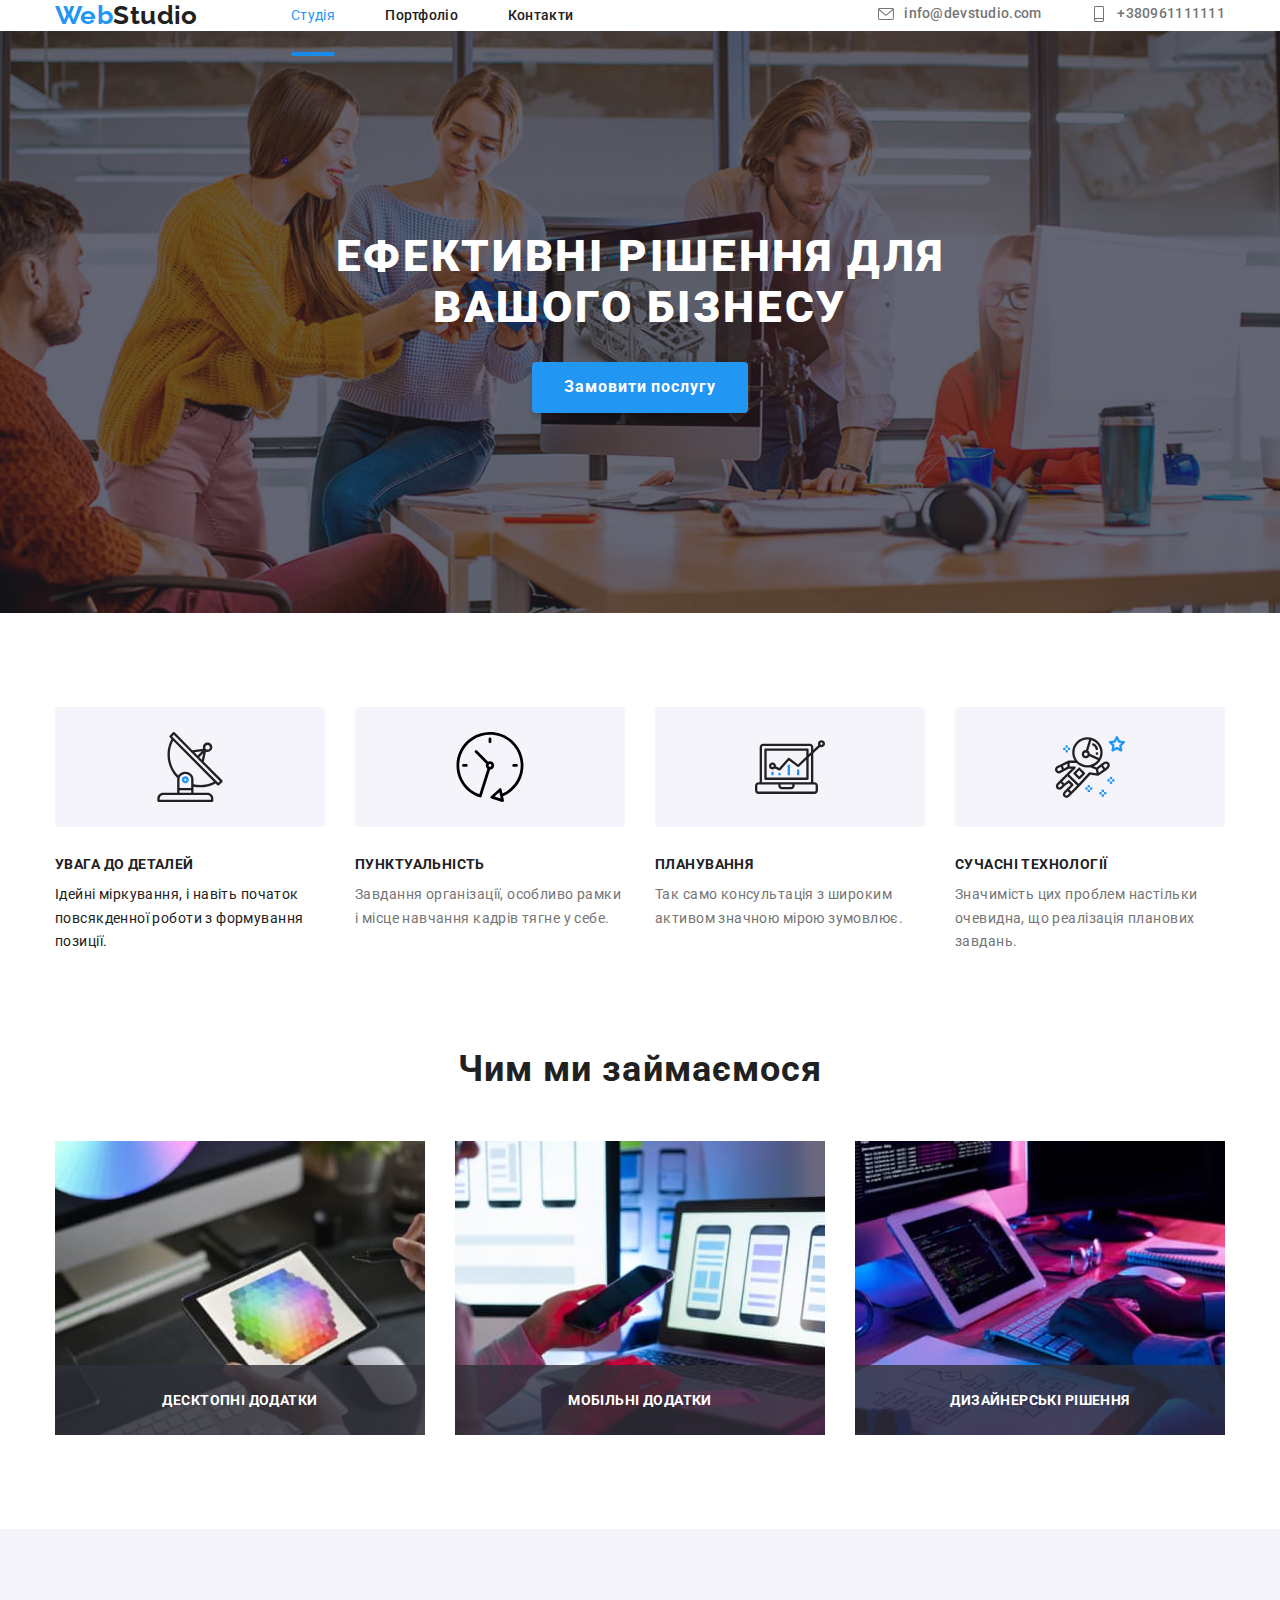
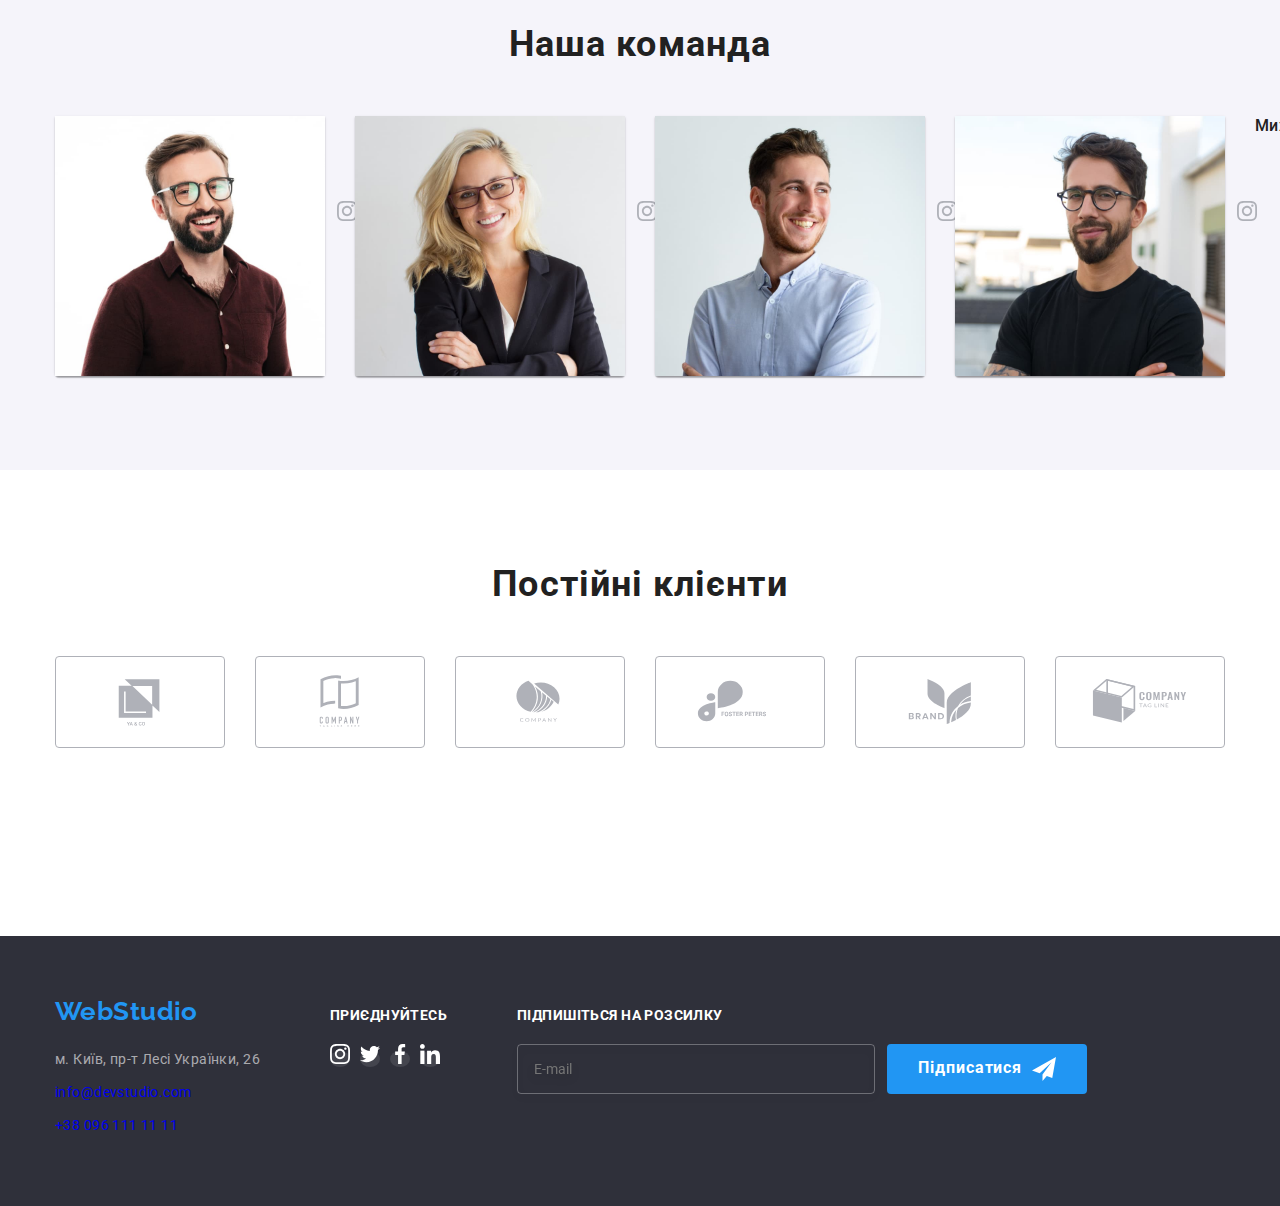
==== index.html @ b055ef0d "start hw7" ====
<!DOCTYPE html>
<html lang="uk">

<head>
  <meta charset="UTF-8" />
  <meta http-equiv="X-UA-Compatible" content="IE=edge" />
  <meta name="viewport" content="width=device-width, initial-scale=1.0" />
  <title>Студія</title>
  <link rel="preconnect" href="https://fonts.googleapis.com" />
  <link rel="preconnect" href="https://fonts.gstatic.com" crossorigin />
  <link rel="stylesheet"
    href="https://cdnjs.cloudflare.com/ajax/libs/modern-normalize/1.0.0/modern-normalize.min.css" />
  <link href="https://fonts.googleapis.com/css2?family=Raleway:wght@700&family=Roboto:wght@400;500;700;900&display=swap"
    rel="stylesheet" />
  <link rel="stylesheet" href="styles/styles.css" />
</head>

<body class="body">
  <!--Header-->
  <header class="page-header">
    <div class=" container nav">
      <nav class="header-nav">
        <a href="./index.html" class="logo page-header__logo" lang="en"><span
            class="page-header__logo-blue">Web</span>Studio</a>

        <ul class="header-nav__list list">
          <li class="header-nav__item">
            <div class="header-nav__thumb">
              <a class="header-nav__link--current" href="./index.html" class="header-nav__link"><span
                  class="studio-line">Студія</span></a>
            </div>
          </li>
          <li class="header-nav__item">
            <a href="./portfolio.html" class="header-nav__link">Портфоліо</a>
          </li>
          <li class="header-nav__item">
            <a href="#" class="header-nav__link">Контакти</a>
          </li>
        </ul>
      </nav>
      <ul class="contact__list list">
        <li class="contact__item">
          <a href="mailto:info@devstudio.com" class="contact__link">
            <svg class="icon-envelope contact__icon" width="16" height="16">
              <use href="./img/icons.svg#icon-envelope"></use>
            </svg>info@devstudio.com</a>
        </li>
        <li class="contact__item">
          <a href="tel:+380961111111" class="contact__link"><svg class="icon-smartphone contact__icon" width="16"
              height="16">
              <use href="./img/icons.svg#icon-smartphone"></use>
            </svg>+380961111111</a>
        </li>
      </ul>
    </div>
  </header>
  <main>
    <!--Hero-->
    <section class="hero section">
      <div class="container hero__container">
        <h1 class="hero__hero-title">
          Ефективні рішення для <br />
          вашого бізнесу
        </h1>
        <button type="button" class="button-pointer" data-modal-open>
          Замовити послугу
        </button>
      </div>
    </section>
    <!--About description-->
    <section class="description section">
      <div class="description container">
        <h2 class="description__title visually-hidden">наші особливості</h2>
        <ul class="description__list list">
          <li class="description__item">
            <div class="description__icon">
              <svg width="70" height="70">
                <use href="./img/icons.svg#icon-antenna"></use>
              </svg>
            </div>
            <h3 class="description__title">УВАГА ДО ДЕТАЛЕЙ</h3>
            <p class="task">
              Ідейні міркування, і навіть початок повсякденної роботи з
              формування позиції.
            </p>
          </li>
          <li class="description__item">
            <div class="description__icon">
              <svg width="70" height="70">
                <use href="./img/icons.svg#icon-clock"></use>
              </svg>
            </div>
            <h3 class="description__title">ПУНКТУАЛЬНІСТЬ</h3>
            <p class="description__task">
              Завдання організації, особливо рамки і місце навчання кадрів
              тягне у себе.
            </p>
          </li>
          <li class="description__item">
            <div class="description__icon">
              <svg width="70" height="70">
                <use href="./img/icons.svg#icon-diagram"></use>
              </svg>
            </div>
            <h3 class="description__title">ПЛАНУВАННЯ</h3>
            <p class="description__task">
              Так само консультація з широким активом значною мірою зумовлює.
            </p>
          </li>
          <li class="description__item">
            <div class="description__icon">
              <svg width="70" height="70">
                <use href="./img/icons.svg#icon-astronaut"></use>
              </svg>
            </div>
            <h3 class="description__title">СУЧАСНІ ТЕХНОЛОГІЇ</h3>
            <p class="description__task">
              Значимість цих проблем настільки очевидна, що реалізація
              планових завдань.
            </p>
          </li>
        </ul>
      </div>
    </section>

    <!--Developments-->
    <section class="developments section">
      <div class="container">
        <h2 class="section-title developments__title">Чим ми займаємося</h2>
        <ul class="list developments__list">
          <li class="developments__item">
            <img src="./img/about2.jpg" width="370" alt="Десктопні версії" />
            <p class="developments__overlay">Десктопні додатки</p>
          </li>
          <li class="developments__item">
            <img src="./img/about1.jpg" width="370" alt="Mобільні аплікації" />
            <p class="developments__overlay">мобільні додатки</p>
          </li>
          <li class="developments__item">
            <img src="./img/about.jpg" width="370" alt="Дизайн" />
            <p class="developments__overlay">Дизайнерські рішення</p>
          </li>
        </ul>
      </div>
    </section>

    <!--About team-->
    <section class="team section">
      <div class="team-photos container">
        <h2 class="section-title team__title">Наша команда</h2>
        <ul class="team__list">
          <li class="team__item">

            <img src="./img/photo1.jpg" width="270" alt="Ігор Дем'яненко" />
            <div class="team__content">
              <h3 class="team__name">Ігор Дем'яненко</h3>
              <p lang="en" class="team__position">Product Designer</p>
              <ul class="list team__social-list">
                <li class="team__social-item">
                  <a href="" class="team__icon link"><svg width="20" height="20">
                      <use href="./img/icons.svg#icon-instagram"></use>
                    </svg></a>
                </li>
                <li class="team__social-item">
                  <a href="" class="team__icon link"><svg width="20" height="20">
                      <use href="./img/icons.svg#icon-twitter"></use>
                    </svg></a>
                </li>
                <li class="team__social-item">
                  <a href="" class="team__icon link"><svg width="20" height="20">
                      <use href="./img/icons.svg#icon-facebook"></use>
                    </svg></a>
                </li>
                <li class="team__social-item">
                  <a href="" class="team__icon link"><svg width="20" height="20">
                      <use href="./img/icons.svg#icon-linkedin"></use>
                    </svg></a>
                </li>
              </ul>
            </div>
          </li>
          <li class="team__item">

            <img src="./img/photo2.jpg" width="270" alt="Ольга Рєпіна" />
            <div class="team__content">
              <h3 class="team__name">Ольга Рєпіна</h3>
              <p lang="en" class="team__position">Frontend Developer</p>
              <ul class="list team__social-list">
                <li class="team__social-item">
                  <a href="" class="team__icon link"><svg width="20" height="20">
                      <use href="./img/icons.svg#icon-instagram"></use>
                    </svg></a>
                </li>
                <li class="team__social-item">
                  <a href="" class="team__icon link"><svg width="20" height="20">
                      <use href="./img/icons.svg#icon-twitter"></use>
                    </svg></a>
                </li>
                <li class="team__social-item">
                  <a href="" class="team__icon link"><svg width="20" height="20">
                      <use href="./img/icons.svg#icon-facebook"></use>
                    </svg></a>
                </li>
                <li class="team__social-item">
                  <a href="" class="team__icon link"><svg width="20" height="20">
                      <use href="./img/icons.svg#icon-linkedin"></use>
                    </svg></a>
                </li>
              </ul>
            </div>

          </li>
          <li class="team__item">

            <img src="./img/photo3.jpg" width="270" alt="Микола Тарасов" />
            <div class="team__content">
              <h3 class="team__name">Микола Тарасов</h3>
              <p lang="en" class="team__position">Marketing</p>

              <ul class="list team__social-list">
                <li class="team__social-item">
                  <a href="" class="team__icon link"><svg width="20" height="20">
                      <use href="./img/icons.svg#icon-instagram"></use>
                    </svg></a>
                </li>
                <li class="team__social-item">
                  <a href="" class="team__icon link"><svg width="20" height="20">
                      <use href="./img/icons.svg#icon-twitter"></use>
                    </svg></a>
                </li>
                <li class="team__social-item">
                  <a href="" class="team__icon link"><svg width="20" height="20">
                      <use href="./img/icons.svg#icon-facebook"></use>
                    </svg></a>
                </li>
                <li class="team__social-item">
                  <a href="" class="team__icon link"><svg width="20" height="20">
                      <use href="./img/icons.svg#icon-linkedin"></use>
                    </svg></a>
                </li>
              </ul>
            </div>

          </li>
          <li class="team__item">

            <img src="./img/photo4.jpg" width="270" alt="Михайло Єрмаков" />
            <div class="team__content">
              <h3 class="team__name">Михайло Єрмаков</h3>
              <p lang="en" class="team__position">UI Designer</p>
              <ul class="list team__social-list">
                <li class="team__social-item">
                  <a href="" class="team__icon link"><svg width="20" height="20">
                      <use href="./img/icons.svg#icon-instagram"></use>
                    </svg></a>
                </li>
                <li class="team__social-item">
                  <a href="" class="team__icon link"><svg width="20" height="20">
                      <use href="./img/icons.svg#icon-twitter"></use>
                    </svg></a>
                </li>
                <li class="team__social-item">
                  <a href="" class="team__icon link"><svg width="20" height="20">
                      <use href="./img/icons.svg#icon-facebook"></use>
                    </svg></a>
                </li>
                <li class="team__social-item">
                  <a href="" class="team__icon link"><svg width="20" height="20">
                      <use href="./img/icons.svg#icon-linkedin"></use>
                    </svg></a>
                </li>
              </ul>
            </div>

          </li>
        </ul>
      </div>
    </section>
  </main>
  <!--About clients-->
  <section class="clients section">
    <div class="clients-icons container">
      <h2 class="section-title clients__title">Постійні клієнти</h2>
      <ul class="clients__icons list">
        <li class="clients__item">
          <a href="" class="clients__link link">
            <svg class="icon-client" width="106" height="60">
              <use href="./img/icons.svg#icon-client1"></use>
            </svg></a>
        </li>
        <li class="clients__item">
          <a href="" class="clients__link link"><svg class="icon-client" width="106" height="60">
              <use href="./img/icons.svg#icon-client2"></use>
            </svg></a>
        </li>
        <li class="clients__item">
          <a href="" class="clients__link link"><svg class="icon-client" width="106" height="60">
              <use href="./img/icons.svg#icon-client3"></use>
            </svg></a>
        </li>
        <li class="clients__item">
          <a href="" class="clients__link link"><svg class="icon-client" width="106" height="60">
              <use href="./img/icons.svg#icon-client4"></use>
            </svg></a>
        </li>
        <li class="clients__item">
          <a href="" class="clients__link link"><svg class="icon-client" width="106" height="60">
              <use href="./img/icons.svg#icon-client5"></use>
            </svg></a>
        </li>
        <li class="clients__item">
          <a href="" class="clients__link link"><svg class="icon-client" width="106" height="60">
              <use href="./img/icons.svg#icon-client6"></use>
            </svg></a>
        </li>
      </ul>
    </div>
  </section>
  <!--Footer-->
  <footer class="footer">
    <div class="container footer__container">
      <div class="foot-adress">
        <a href="./index.html" class="footer__logo link" lang="en"><span class="logo footer__web">Web</span><span
            class="foter__studio">Studio</span></a>
        <address id="contacts" class="address">
          <ul class="list address__list">
            <li class="address__item">
              <a class="address__link address__link--color-white" href="https://goo.gl/maps/n4bDGTXrcKqHtDmw6"
                target="_blank" rel="noopener noreferrer nofollow">м. Київ, пр-т Лесі Українки, 26</a>
            </li>
            <li class="address__item">
              <a href="mailto:info@devstudio.com" class="adress__link">info@devstudio.com</a>
            </li>
            <li class="address__item">
              <a href="tel:+380961111111" class="adress__link">+38 096 111 11 11</a>
            </li>
          </ul>
        </address>
      </div>
      <div class="join">
        <p class="join__title">ПРИЄДНУЙТЕСЬ</p>
        <ul class="join__list list">
          <li>
            <a href="" class="join__social">
              <svg width="20" height="20">
                <use href="./img/icons.svg#icon-instagram"></use>
              </svg></a>
          </li>
          <li>
            <a href="" class="join__social"><svg width="20" height="20">
                <use href="./img/icons.svg#icon-twitter"></use>
              </svg></a>
          </li>
          <li>
            <a href="" class="join__social"><svg width="20" height="20">
                <use href="./img/icons.svg#icon-facebook"></use>
              </svg></a>
          </li>
          <li>
            <a href="" class="join__social"><svg width="20" height="20">
                <use href="./img/icons.svg#icon-linkedin"></use>
              </svg></a>
          </li>
        </ul>
      </div>
      <div class="subscribe">
        <form action="">
          <label for="user-mail" class="subscribe__label">Підпишіться на розсилку</label>
          <div class="subscribe__form">
            <input class="subscribe__input" type="email" name="user-mail" id="user-mail" placeholder="E-mail"
              required />
            <button class="subscribe__button" type="submit">
              Підписатися
              <svg width="24" height="24" class="subscribe__icon">
                <use href="./img/icons.svg#icon-send"></use>
              </svg>
            </button>
          </div>
        </form>
      </div>
    </div>
  </footer>

  <div class="backdrop is-hidden" data-modal>
    <div class="modal">
      <form class="form">
        <p class="form__title">Залиште свої дані, ми вам передзвонимо</p>
        <div class="form__field">
          <label for="user-name" class="form__label">Ім'я</label>
          <input name="user-name" type="text" class="form__input" id="user-name" required />
          <svg class="form__icon" width="18" height="18">
            <use href="./img/icons.svg#icon-person"></use>
          </svg>
        </div>
        <div class="form__field">
          <label for="user-tel" class="form__label">Телефон</label>
          <input name="user-tel" id="user-tel" type="tel" class="form__input" />
          <svg class="form__icon" width="18" height="18">
            <use href="./img/icons.svg#icon-tel"></use>
          </svg>
        </div>
        <div class="form__field">
          <label for="user-mail" class="form__label">Пошта</label>
          <input name="user-email" id="user-email" type="email" class="form__input" />
          <svg class="form__icon" width="18" height="18">
            <use href="./img/icons.svg#icon-email"></use>
          </svg>
        </div>
        <div class="form__field">
          <label for="feedback" class="form__label">Коментар </label>
          <textarea name="feedback" id="feedback" class="modal-feedback" placeholder="Введіть текст">
            </textarea>
        </div>

        <label class="form__checkbox-field">
          <input type="checkbox" name="policy" value="accept-policy" class="form__checkbox-input" required />
          <span class="form__custom-checkbox">
            <svg class="form__checkbox-icon" width="11" height="8">
              <use href="./img/icons.svg#icon-checkmark"></use>
            </svg>
          </span>

          <span class="form__checkbox-agree">Погоджуюся з розсилкою та приймаю
            <a class="form__checkbox-link" href="">Умови договору</a></span>
        </label>

        <button type="submit" class="modal__submit-button">Відправити</button>
      </form>
      <button data-modal-close class="modal__close-button">
        <svg class="close-button" width="18" height="18">
          <use href="./img/icons.svg#icon-close-black-18dp-2-1"></use>
        </svg>
      </button>
    </div>
  </div>
  <script src="./modal.js"></script>
</body>

</html>
---- styles/styles.css ----
/*General styles*/
:root {
  --main-color: #212121;
  --accent-color: #2196f3;
  --second-color: #757575;
  --third-color: #ffffff;
  --background-color: #2f303a;
  --border-color: #ececec;
  --cubic: cubic-bezier(0.4, 0, 0.2, 1);
}

.body {
  box-sizing: border-box;
  margin: 0;
  font-family: "Roboto", sans-serif;
  font-size: 14px;
  letter-spacing: 0.03em;
  color: var(--main-color);
  background-color: var(--third-color);
  font-family: "Roboto", sans-serif;
}

h1,
h2,
h3,
h4,
h5,
h6,
p,
ul {
  margin: 0;
}

*,
*::before,
*::after {
  box-sizing: inherit;
}

.list {
  padding: 0px;
  margin: 0px;
  list-style: none;
}

.section-title {
  text-align: center;

  color: var(--main-color);
  font-weight: 700;
  font-size: 36px;
  line-height: 1.16;
  text-align: center;
  letter-spacing: 0.03em;
}

.section {
  padding-top: 94px;
  padding-bottom: 94px;
}

.container {
  width: 1200px;
  margin-right: auto;
  margin-left: auto;
  padding-right: 15px;
  padding-left: 15px;
}

img {
  display: block;
  max-width: 100%;
  height: auto;
}

.link {
  text-decoration: none;
}

.link:hover,
.link:focus {
  color: var(--accent-color);
  transition: color 250ms var(--cubic);
}

/*Header*/
page-header {
  padding-top: 24px;
  padding-bottom: 24px;
  border: 1px solid #ececec;
  border-width: 0 0 1px 0;
}

.page-header__logo {
  margin-right: 93px;

  font-family: "Raleway", sans-serif;
  font-weight: 700;
  font-size: 26px;
  line-height: 1.2;
  color: var(--main-color);
}

.page-header__logo-blue {
  color: var(--accent-color);
}

nav {
  display: flex;
  align-items: center;
}

.nav {
  display: flex;
}

.header-nav__list {
  display: flex;
  padding: 0px;
  margin: 0px;
  list-style: none;
  gap: 50px;
}

.header-nav__link--current {
  color: var(--accent-color);
}

.contact__icon,
.contact__icon {
  margin-right: 10px;
}

/* contacts */

.contact__list {
  display: flex;
  align-items: center;
  margin-left: auto;
  list-style: none;
  gap: 50px;
}

.contact__list a {
  display: inline-flex;
  align-items: center;
  font-weight: 500;
  line-height: 1.1;
  letter-spacing: 0.02em;
  text-decoration: none;
  color: var(--second-color);
  fill: var(--second-color);
  transition: color 250ms var(--cubic), fill 250ms var(--cubic);
}

.contact__list a:hover,
.contact__list a:focus {
  color: var(--accent-color);
  fill: var(--accent-color);
}

.contact__list a {
  transition: color 250ms var(--cubic);
}

.header-nav__thumb {
  position: relative;
}

.studio-line::after,
.portfolio-line::after {
  content: " ";
  position: absolute;
  width: 100%;
  height: 4px;
  left: 0;
  bottom: -33px;
  background-color: #188ce8;
  border-radius: 2px;
}

.header-nav__link {
  font-weight: 500;
  font-size: 14px;
  line-height: 1.14;
  letter-spacing: 0.02em;
  color: var(--main-color);
}

/* Hero */

.hero {
  padding-top: 200px;
  padding-bottom: 200px;
  text-align: center;

  background: #2f303a;
  background-image: linear-gradient(
      rgba(47, 48, 58, 0.4),
      rgba(47, 48, 58, 0.4)
    ),
    url(../img/hero-description-bg.img.jpg);
  background-size: cover;
  background-position: center;
}

.hero .container {
  display: block;
}

.hero__hero-title {
  margin: 0;
  font-weight: 900;
  font-size: 44px;
  line-height: (calc 60 / 44);
  text-align: center;
  letter-spacing: 0.06em;
  text-transform: uppercase;
  color: var(--third-color);
}

.button-pointer {
  margin: 0 auto;
  margin-top: 30px;
  padding: 10px 32px;

  font-family: inherit;
  cursor: pointer;
  font-weight: 700;
  font-size: 16px;
  line-height: 1.9;
  letter-spacing: 0.06em;
  color: var(--third-color);
  background: #2196f3;
  box-shadow: 0px 4px 4px rgba(0, 0, 0, 0.15);
  border: 0px;
  border-radius: 4px;
  transition: background-color 250ms var(--cubic);
}

.button-pointer:hover,
.button-pointer:focus {
  background: #188ce8;
  box-shadow: 0px 4px 4px rgba(0, 0, 0, 0.15);
  border-radius: 4px;
}

.backdrop {
  position: fixed;
  top: 0;
  left: 0;
  width: 100%;
  height: 100%;
  background-color: rgba(0, 0, 0, 0.2);
  transition: opacity 250ms var(--cubic), scale 250ms var(--cubic);
}

.backdrop.is-hidden {
  opacity: 0;
  pointer-events: none;
}

.modal {
  position: absolute;
  height: 581px;
  width: 528px;
  left: 50%;
  top: 50%;
  padding: 40px;
  background-color: #fff;
  box-shadow: 0px 1px 3px rgba(0, 0, 0, 0.12), 0px 1px 1px rgba(0, 0, 0, 0.14),
    0px 2px 1px rgba(0, 0, 0, 0.2);
  border-radius: 4px;
  transform: translate(-50%, -50%) scale(1);
  opacity: 1;
  transition: transform 250ms var(--cubic), scale 250ms var(--cubic),
    opacity 250ms var(--cubic);
}
.form__label {
  font-weight: 400;
  font-size: 12px;
  line-height: 1.2;
  letter-spacing: 0.01em;

  color: #757575;
}
/* close button */
.modal > button {
  display: flex;
  justify-content: center;
  align-items: center;
  position: absolute;
  top: 8px;
  right: 8px;
  width: 30px;
  height: 30px;
  border-radius: 50%;
  border: 1px solid rgba(0, 0, 0, 0.1);
  background-color: var(--third-color);
  cursor: pointer;
  transition: fill 250ms var(--cubic);
}

.modal > button:hover,
.modal > button:focus {
  fill: var(--accent-color);
}

form p {
  margin-top: 0;
  margin-bottom: 12px;
  font-weight: 700;
  font-size: 20px;
  line-height: 1.1;
  text-align: center;
  color: #212121;
}

.form__input {
  margin: 0;
  padding: 0;
  width: 100%;
  height: 40px;
  border: 1px solid rgba(33, 33, 33, 0.2);
  border-radius: 4px;
  padding-left: 40px;
  transition: border-color 250ms var(--cubic), fill 250ms var(--cubic);
}

.form__input:focus-visible,
.form__input:hover {
  outline: none;
  border-color: var(--accent-color);
}

.form__input:focus ~ .input-icon,
.form__input:hover ~ .input-icon {
  fill: var(--accent-color);
}

.form__field {
  display: flex;
  position: relative;
  flex-direction: column;
  margin-bottom: 10px;
}

.form__field label {
  padding-bottom: 4px;
}

.form__icon {
  position: absolute;
  left: 13px;
  top: 50%;

  fill: var(--main-color);
}

.form__feedback {
  height: 120px;
  padding: 12px 16px;
  border: 1px solid rgba(33, 33, 33, 0.2);
  border-radius: 4px;
  resize: none;
  transition: border-color 250ms var(--cubic);
}

.form__feedback:focus,
.form__feedback:hover {
  outline: none;
  border-color: var(--accent-color);
}

/* checkbox */
.form__checkbox-input {
  position: absolute;
  width: 1px;
  height: 1px;
  margin: -1px;
  flex-shrink: 0;
  overflow: hidden;
  border: 0;
  border-radius: 2px;
  clip: rect(0 0 0 0);
  padding: 0;
}

.form__custom-checkbox {
  display: inline-flex;
  align-self: center;
  justify-content: center;
  width: 16px;
  height: 15px;
  margin-left: 10px;
  margin-right: 10px;
  border: 2px solid #212121;
}

.form__checkbox-icon {
  display: block;
  align-self: center;
  justify-content: center;
  opacity: 0;
}

.form__checkbox-input:checked + .modal-form-custom-checkbox {
  background-color: var(--accent-color);
  border: 1px solid var(--accent-color);
}

.form__checkbox-input:checked + .form__custom-checkbox .form__checkbox-icon {
  opacity: 1;
  fill: var(--second-color);
}

.form__checkbox-field {
  display: flex;
  align-items: center;
  margin-bottom: 30px;
}

.form__checkbox-link {
  text-decoration: underline;
  color: var(--accent-color);
}

.modal__submit-button {
  display: block;
  margin: 0 auto;
  width: 200px;
  height: 50px;
  font-weight: 700;
  font-size: 16px;
  line-height: 1.8;
  letter-spacing: 0.06em;
  background-color: var(--accent-color);
  color: var(--third-color);
  border: none;
  box-shadow: 0px 4px 4px rgba(0, 0, 0, 0.15);
  border-radius: 4px;
  cursor: pointer;
  transition: background-color 250ms var(--cubic);
}

.modal__submit-button:hover,
.modal__submit-button:focus {
  background-color: #188ce8;
}

/*About description*/
.description {
  padding-bottom: 0px;
}

.description__list {
  display: flex;
  justify-content: center;
  list-style: none;
  gap: 30px;
}

.description__item p {
  width: 270px;
}

.description__icon {
  width: 270px;
  height: 120px;
  display: flex;
  justify-content: center;
  align-items: center;
  margin-bottom: 30px;
  border-radius: 4px;
  background-color: #f5f4fa;
}

.visually-hidden {
  position: absolute;
  white-space: nowrap;
  width: 1px;
  height: 1px;
  overflow: hidden;
  border: 0;
  padding: 0;
  clip: rect(0 0 0 0);
  clip-path: inset(50%);
  margin: -1px;
}

.description p {
  margin-top: 10px;
  margin-bottom: 0px;
  line-height: 1.7;
}

.description__title {
  color: var(--main-color);
  font-size: 14px;
  line-height: 1.14;
  letter-spacing: 0.03em;
  text-transform: uppercase;
}

.description__task {
  font-weight: 400;
  font-size: 14px;
  line-height: 1.71;
  letter-spacing: 0.03em;
  color: var(--second-color);
}

/*Developments*/

.developments__list {
  display: flex;
  justify-content: center;
  list-style: none;
  margin: 0;
  gap: 30px;
}

.developments__title {
  margin: 0 0 50px 0;
  font-weight: 700;
  font-size: 36px;
  line-height: 1.2;
  text-align: center;
  color: var(--main-color);
}

.developments__item {
  position: relative;
}

.developments__overlay {
  position: absolute;
  display: flex;
  justify-content: center;
  align-items: center;
  width: 100%;
  height: 70px;
  left: 0;
  bottom: 0;
  background-color: rgba(47, 48, 58, 0.8);
  margin: 0;
  padding: 0;
  font-weight: 700;
  line-height: 1.1;
  text-transform: uppercase;
  letter-spacing: 0.03em;
  color: #ffffff;
}

/*About team*/
.team {
  background: #f5f4fa;
}

.team__list {
  display: flex;
  justify-content: center;
  gap: 30px;
  margin: 0;
  padding: 0;
}

.team__title {
  margin: 0;
  margin-bottom: 50px;
  font-weight: 700;
  font-size: 36px;
  line-height: 1.2;
  text-align: center;
  color: var(--main-color);
}

.team__name {
  color: var(--main-color);
  line-height: 1.2;
  text-align: center;
  font-weight: 500;
  font-size: 16px;
  letter-spacing: 0.03em;
  margin-bottom: 10px;
}

.team__item {
  background-color: var(--third-color);
  box-shadow: 0px 1px 3px rgba(0, 0, 0, 0.12), 0px 1px 1px rgba(0, 0, 0, 0.14),
    0px 2px 1px rgba(0, 0, 0, 0.2);
  border-radius: 0px 0px 4px 4px;
}

.team__list .team__social-item:last-child {
  margin-right: 0;
}

.team__social-item {
  display: flex;
  justify-content: center;
  align-items: center;
  width: 44px;
  height: 44px;
}

.team__social-item {
  fill: #afb1b8;
}

.team__social-item:hover,
.team__social-item:focus {
  background-color: #188ce8;
  border-radius: 50%;
  fill: var(--third-color);
}

.team__meta {
  padding: 30px 15px;
}

.team__social-list {
  margin-top: 16px;
  display: flex;
  justify-content: center;
  align-items: center;
  gap: 10px;
}

.team__icon {
  display: flex;
  justify-content: center;
  align-items: center;
  width: 100%;
  height: 100%;
  fill: #afb1b8;
}

.team__item {
  display: flex;
  justify-content: space-between;
  margin: 0 auto;
}

.team p {
  text-align: center;
  line-height: 1.7;
}

.team__position {
  font-weight: 400;
  font-size: 16px;
  line-height: 1.18;
  text-align: center;
  letter-spacing: 0.03em;
  color: var(--second-color);
}

/*About clients*/
.clients__title {
  margin-bottom: 50px;
}

.clients__link {
  width: 100%;
  height: 100%;
  display: flex;
  justify-content: center;
  align-items: center;
  border: 1px solid #afb1b8;
  border-radius: 4px;
  fill: #afb1b8;
}

.clients__link:hover,
.clients__link:focus {
  border: 1px solid var(--accent-color);
  fill: var(--accent-color);
}

.clients__icons {
  display: flex;
  justify-content: center;
  gap: 30px;
  margin: 0;
  margin-bottom: 94px;
  padding: 0;
}

.clients__icons .clients__item {
  width: 170px;
  height: 92px;
  /* background-color: aqua; */
}

.clients__icons .clients__item:last-child {
  margin-right: 0;
}

/*Footer*/
.footer {
  background: #2f303a;
  padding-top: 60px;
  padding-bottom: 60px;
}

.footer__container {
  display: flex;
  align-items: baseline;
}

.footer__studio {
  color: var(--third-color);
}

.footer__logo {
  display: block;
  margin-bottom: 20px;
  font-family: "Raleway", sans-serif;
  font-weight: 700;
  font-size: 26px;
  line-height: 1.2;
  text-decoration: none;
  color: var(--accent-color);
}

.address {
  font-style: normal;
  font-size: 14px;
  line-height: calc(24 / 14);
  letter-spacing: 0.03em;
  color: var(--third-color);
  text-decoration: none;
}

.address__item {
  margin-bottom: 9px;
}

.address__link {
  font-style: normal;
  font-size: 14px;
  line-height: calc(24 / 14);
  letter-spacing: 0.03em;
  color: rgba(255, 255, 255, 0.6);
}

.join {
  display: flex;
  flex-direction: column;
  align-items: baseline;
  margin-left: 70px;
}

.join__title {
  margin: 0;
  text-align: start;

  font-style: normal;
  font-weight: 700;
  font-size: 14px;
  line-height: 1.1;
  letter-spacing: 0.03em;
  text-transform: uppercase;

  color: #fff;
}

.join__list {
  display: flex;
  gap: 10px;
  margin-top: 20px;
}

.join-social {
  display: flex;
  justify-content: center;
  align-items: center;
  width: 44px;
  height: 44px;
}

.join__social {
  fill: #ffffff;
  background-color: #44454e;
  border-radius: 50%;
}

.join__social:hover,
.join__social:focus {
  background-color: var(--accent-color);
  border-radius: 50%;
}

/* SUBSCRIBTION */
.subscribe {
  display: flex;
  flex-direction: column;
  align-items: baseline;
  margin-left: 70px;
}

.subscribe__form {
  display: flex;
  align-items: center;
}

.subscribe__label {
  display: inline-block;
  margin-bottom: 20px;
  text-align: start;
  font-weight: 700;
  line-height: 1.1;
  text-transform: uppercase;
  color: #fff;
}

.subscribe__input {
  width: 358px;
  height: 50px;
  margin-right: 12px;
  background-color: transparent;
  border: 1px solid rgba(255, 255, 255, 0.3);
  border-radius: 4px;
  padding-left: 16px;
  color: var(--third-color);
  filter: drop-shadow(0px 4px 4px rgba(0, 0, 0, 0.15));
}

.subscribe__input:focus-visible,
.subscribe__input:hover {
  border-color: rgba(255, 255, 255, 0.3);
  outline: none;
  transition: border-color 250ms var(--cubic);
  border-color: var(--border-color);
}

.subscribe__button {
  display: flex;
  align-items: center;
  justify-content: center;
  width: 200px;
  height: 50px;
  border: none;
  border-radius: 4px;
  font-weight: 700;
  font-size: 16px;
  line-height: 1.8;
  letter-spacing: 0.06em;
  background-color: var(--accent-color);
  color: var(--third-color);
}

.subscribe__icon {
  display: inline-block;
  fill: var(--third-color);
  margin-left: 10px;
}

/* PORTFOLIO */
.section-filters .filters__container {
  display: block;
}

.filters__item .button {
  text-align: center;
  padding: 6px 22px;
  border: 0px;
  border-radius: 4px;
  cursor: pointer;

  font-family: inherit;
  color: var(--main-color);
  background: #f5f4fa;
  font-weight: 500;
  font-size: 16px;
  line-height: 1.6;
  letter-spacing: 0.03em;

  transition: background-color 250ms cubic-bezier(0.4, 0, 0.2, 1),
    color 250ms cubic-bezier(0.4, 0, 0.2, 1),
    box-shadow 250ms cubic-bezier(0.4, 0, 0.2, 1);
}

.filters__item .button:hover,
.filters__item .button:focus {
  color: var(--third-color);
  background: var(--accent-color);
  box-shadow: 0px 3px 1px rgba(0, 0, 0, 0.1), 0px 1px 2px rgba(0, 0, 0, 0.08),
    0px 2px 2px rgba(0, 0, 0, 0.12);
}

.filters {
  list-style: none;
  display: flex;
  justify-content: center;
  padding-left: 0px;
  margin-bottom: 50px;
  margin-top: 0px;
  gap: 8px;
}

.project__list {
  margin: 0;
  display: flex;
  flex-wrap: wrap;
  justify-content: center;
  list-style: none;
  gap: 30px;
}

.project__item {
  flex-basis: calc((100% - 60px) / 3);
  transition: box-shadow 250ms cubic-bezier(0.4, 0, 0.2, 1);
}

.project__content {
  padding: 20px 15px;
  border-left: 1px solid var(--border-color);
  border-right: 1px solid var(--border-color);
  border-bottom: 1px solid var(--border-color);
}

.project__list a:hover,
.project__list a:focus {
  display: block;
  box-shadow: 0px 1px 1px rgba(0, 0, 0, 0.12), 0px 4px 4px rgba(0, 0, 0, 0.06),
    1px 4px 6px rgba(0, 0, 0, 0.16);
}

.project__content p {
  margin-left: 0;
}

a {
  text-decoration: none;
}

.button {
  font-family: inherit;
  border: none;
}

.project__caption {
  margin: 0px;
  font-weight: 700;
  font-size: 18px;
  line-height: 2;
  letter-spacing: 0.06em;
  color: var(--main-color);
}

.project__type {
  margin-top: 4px;
  margin-bottom: 0px;
  font-weight: 400;
  font-size: 16px;
  line-height: 1.8;
  color: var(--second-color);
  letter-spacing: 0.03em;
}

.project__thumb {
  position: relative;
  overflow: hidden;
}

.project__text {
  display: flex;
  padding: 63px 24px;
  position: absolute;
  width: 100%;
  height: 100%;
  left: 0;
  top: 0;
  background-color: rgba(33, 150, 243, 0.9);
  transform: translateY(100%);
  transition: transform 250ms cubic-bezier(0.4, 0, 0.2, 1);
  font-size: 18px;
  line-height: 1.6;
  letter-spacing: 0.03em;
  color: var(--third-color);
}

.project__item:hover .overlay-text,
.project__item:focus .project__text {
  transform: translateY(0%);
}
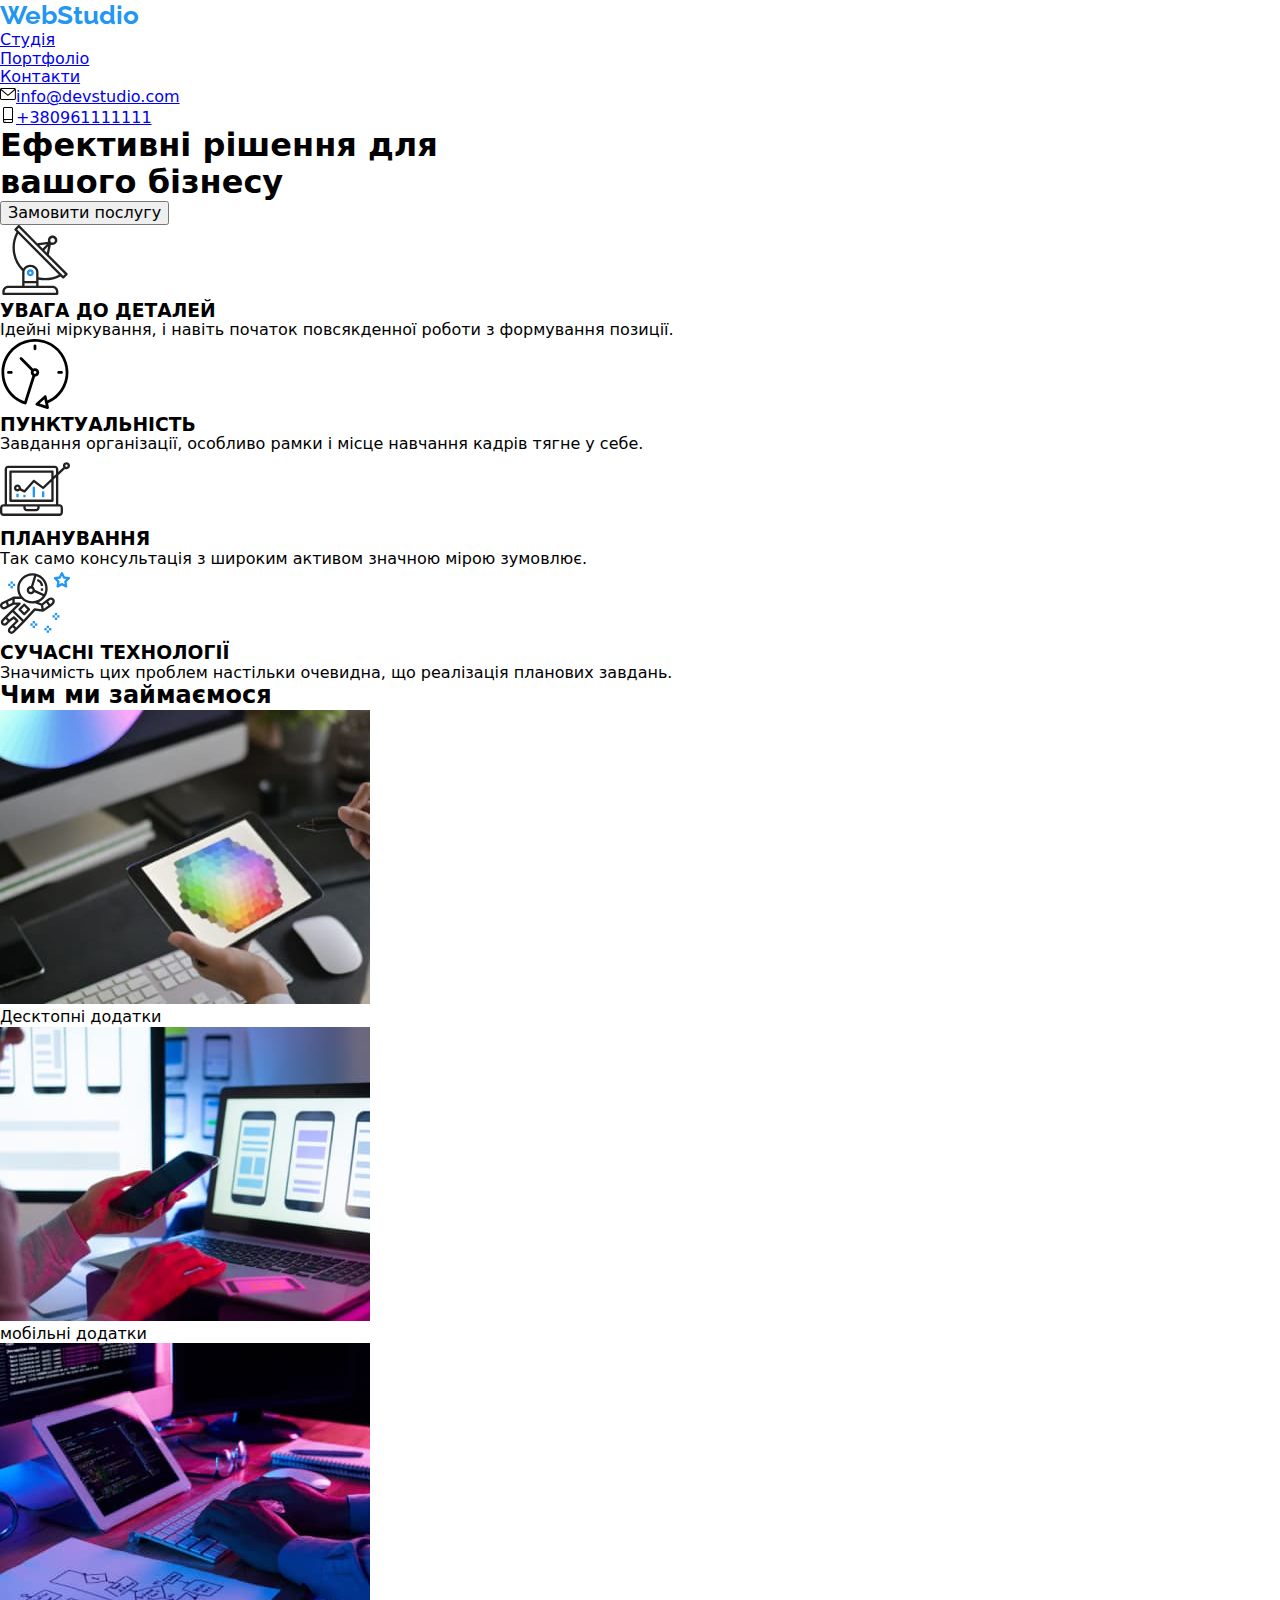
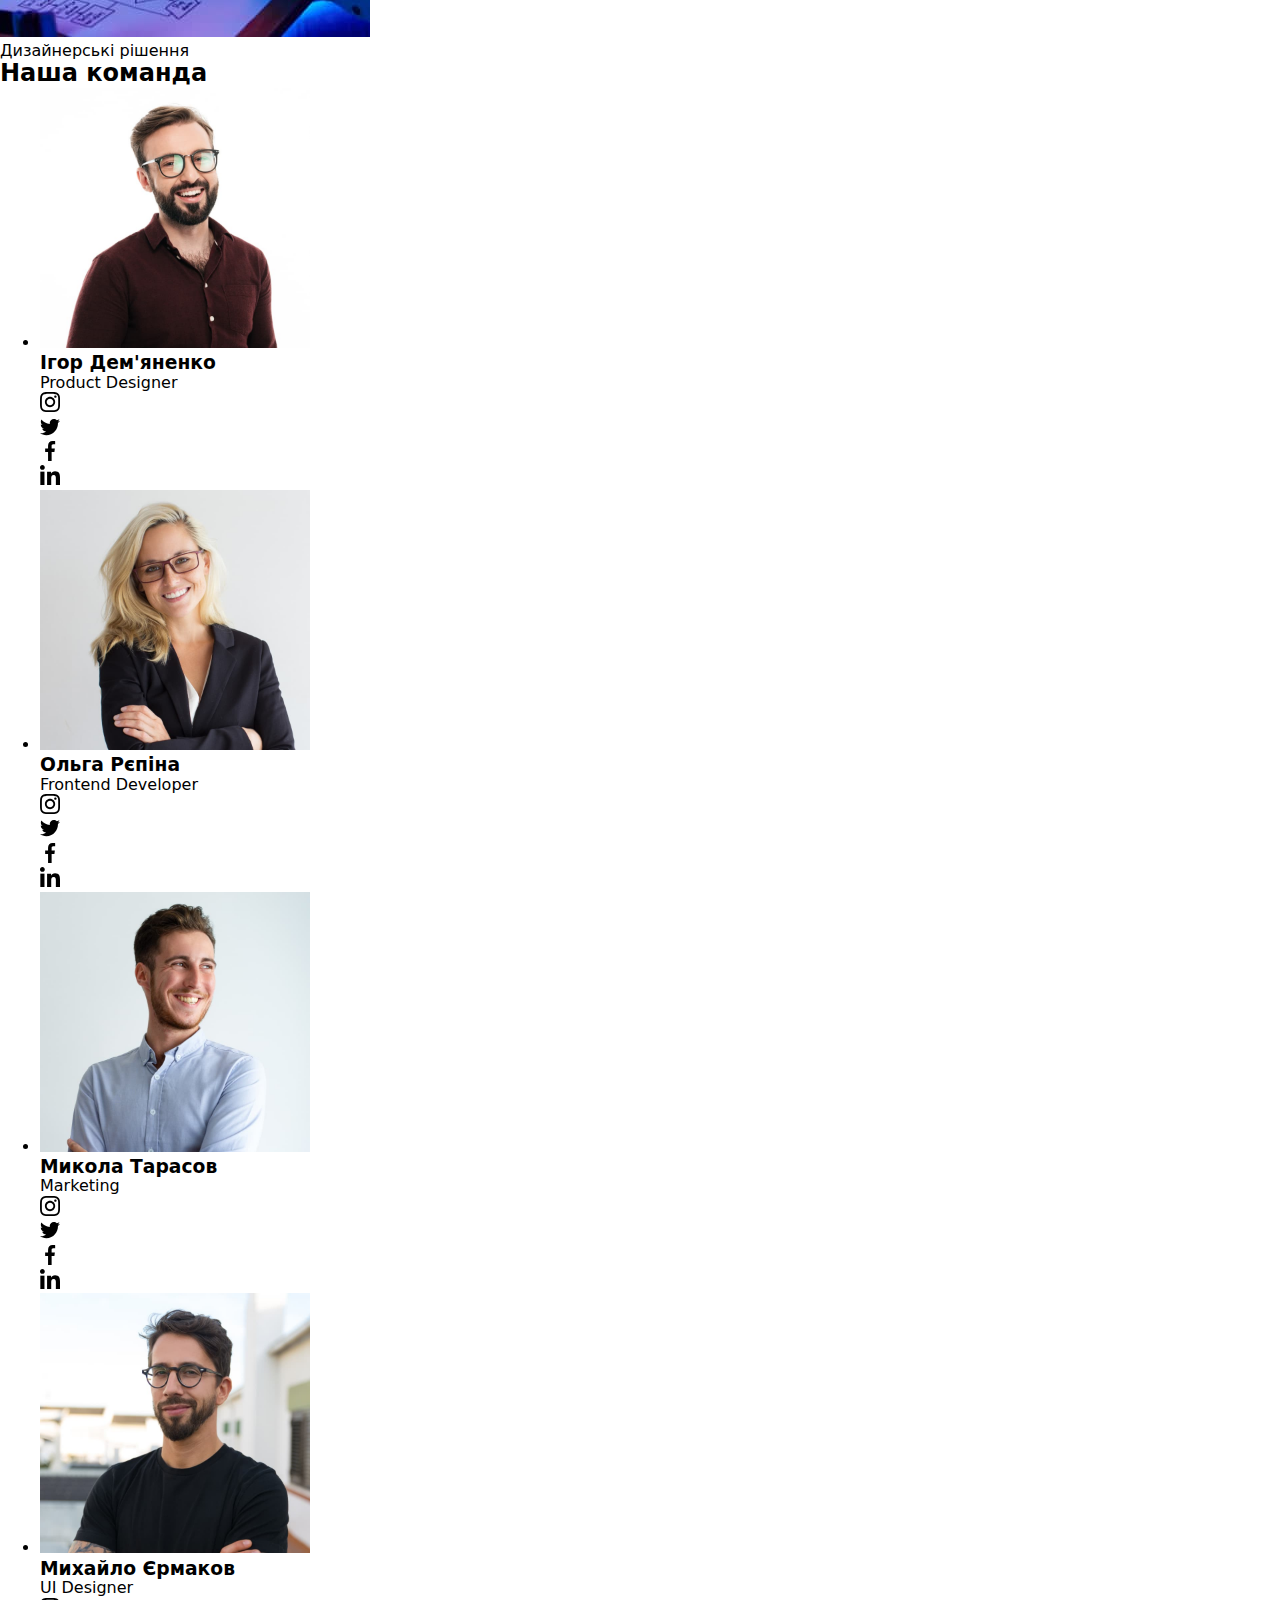
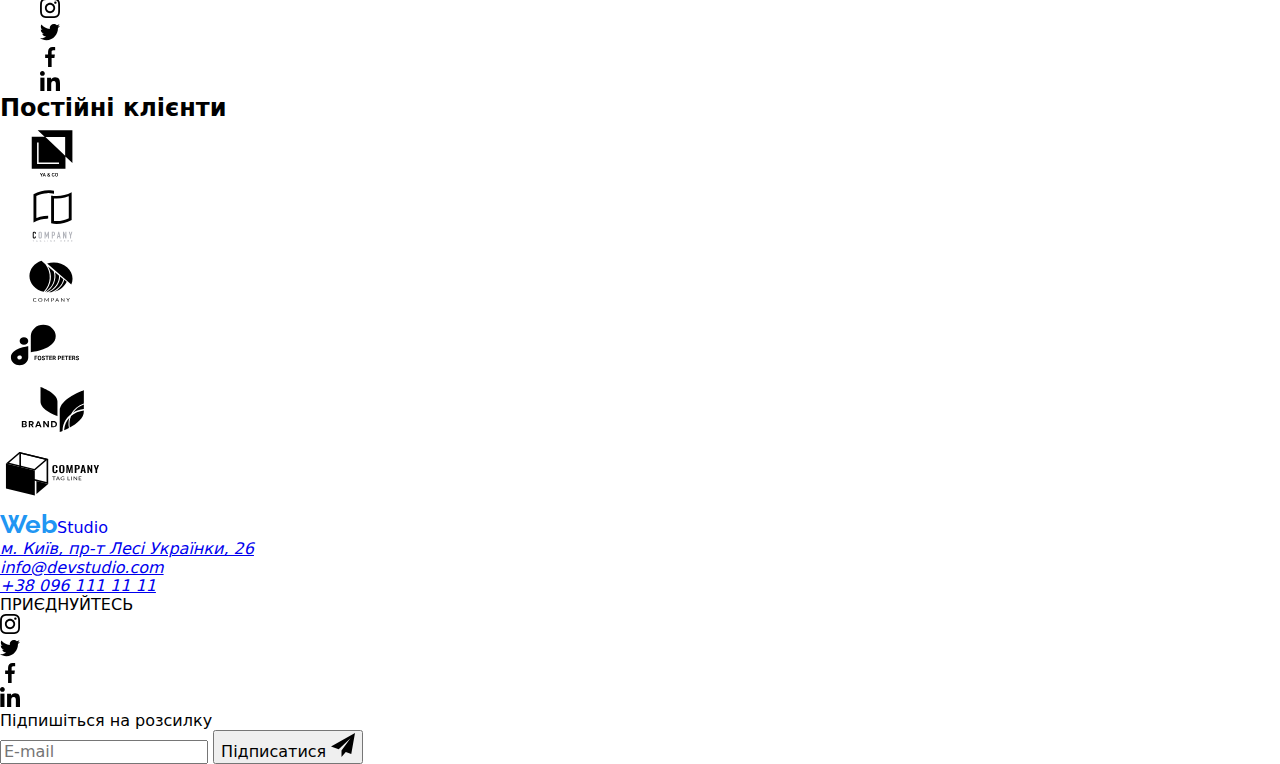
==== commit 0d87d395: "add variables" ====
--- a/index.html
+++ b/index.html
@@ -12,7 +12,7 @@
     href="https://cdnjs.cloudflare.com/ajax/libs/modern-normalize/1.0.0/modern-normalize.min.css" />
   <link href="https://fonts.googleapis.com/css2?family=Raleway:wght@700&family=Roboto:wght@400;500;700;900&display=swap"
     rel="stylesheet" />
-  <link rel="stylesheet" href="styles/styles.css" />
+  <link rel="stylesheet" href="./css/main.min.css" />
 </head>
 
 <body class="body">
--- a/css/main.min.css
+++ b/css/main.min.css
@@ -0,0 +1 @@
+*,*::before,*::after{-webkit-box-sizing:inherit;box-sizing:inherit}h1,h2,h3,h4,h5,h6,p,ul{margin:0}.list{padding:0px;margin:0px;list-style:none}.link{text-decoration:none}.visually-hidden{position:absolute;white-space:nowrap;width:1px;height:1px;overflow:hidden;border:0;padding:0;clip:rect(0 0 0 0);-webkit-clip-path:inset(50%);clip-path:inset(50%);margin:-1px}.logo{display:-webkit-inline-box;display:-ms-inline-flexbox;display:inline-flex;font-family:"Raleway",sans-serif;font-weight:700;font-size:26px;line-height:1.2;text-decoration:none;color:#2196f3}.backdrop{position:fixed;top:0;left:0;width:100%;height:100%;background-color:rgba(0,0,0,.2);opacity:1;-webkit-transition:opacity 250ms cubic-bezier(0.4, 0, 0.2, 1);transition:opacity 250ms cubic-bezier(0.4, 0, 0.2, 1)}.backdrop.is-hidden{opacity:0;pointer-events:none}.backdrop.is-hidden.modal{-webkit-transform:translate(-50%, -50%) scale(1.1);transform:translate(-50%, -50%) scale(1.1);opacity:0}.modal{position:absolute;height:581px;width:528px;left:50%;top:50%;padding:40px;background-color:#fff;-webkit-box-shadow:0px 1px 3px rgba(0,0,0,.12),0px 1px 1px rgba(0,0,0,.14),0px 2px 1px rgba(0,0,0,.2);box-shadow:0px 1px 3px rgba(0,0,0,.12),0px 1px 1px rgba(0,0,0,.14),0px 2px 1px rgba(0,0,0,.2);border-radius:4px;-webkit-transform:translate(-50%, -50%) scale(1);transform:translate(-50%, -50%) scale(1);opacity:1;-webkit-transition:scale 250ms cubic-bezier(0.4, 0, 0.2, 1),opacity 250ms cubic-bezier(0.4, 0, 0.2, 1),-webkit-transform 250ms cubic-bezier(0.4, 0, 0.2, 1);transition:scale 250ms cubic-bezier(0.4, 0, 0.2, 1),opacity 250ms cubic-bezier(0.4, 0, 0.2, 1),-webkit-transform 250ms cubic-bezier(0.4, 0, 0.2, 1);transition:transform 250ms cubic-bezier(0.4, 0, 0.2, 1),scale 250ms cubic-bezier(0.4, 0, 0.2, 1),opacity 250ms cubic-bezier(0.4, 0, 0.2, 1);transition:transform 250ms cubic-bezier(0.4, 0, 0.2, 1),scale 250ms cubic-bezier(0.4, 0, 0.2, 1),opacity 250ms cubic-bezier(0.4, 0, 0.2, 1),-webkit-transform 250ms cubic-bezier(0.4, 0, 0.2, 1)}.modal__close-button{display:-webkit-box;display:-ms-flexbox;display:flex;-webkit-box-pack:center;-ms-flex-pack:center;justify-content:center;-webkit-box-align:center;-ms-flex-align:center;align-items:center;position:absolute;top:8px;right:8px;width:30px;height:30px;border-radius:50%;border:1px solid rgba(0,0,0,.1);background-color:#fff;-webkit-transition:fill 250ms cubic-bezier(0.4, 0, 0.2, 1);transition:fill 250ms cubic-bezier(0.4, 0, 0.2, 1)}.modal__close-button:hover,.modal__close-button:focus{fill:#2196f3}.modal__submit-button{display:block;margin:0 auto;width:200px;height:50px;font-weight:700;font-size:16px;line-height:1.8;letter-spacing:.06em;background-color:#2196f3;color:#fff;border:none;-webkit-box-shadow:0px 4px 4px rgba(0,0,0,.15);box-shadow:0px 4px 4px rgba(0,0,0,.15);border-radius:4px;cursor:pointer;-webkit-transition:background-color 250ms cubic-bezier(0.4, 0, 0.2, 1);transition:background-color 250ms cubic-bezier(0.4, 0, 0.2, 1)}.modal__submit-button:focus,.modal__submit-button:hover{background-color:#188ce8}.form__title{margin-top:0;margin-bottom:12px;font-weight:700;font-size:20px;line-height:1.1;text-align:center;color:#212121}.form__field{display:-webkit-box;display:-ms-flexbox;display:flex;position:relative;-webkit-box-orient:vertical;-webkit-box-direction:normal;-ms-flex-direction:column;flex-direction:column;margin-bottom:10px}form p{margin-top:0;margin-bottom:12px;font-weight:700;font-size:20px;line-height:1.1;text-align:center;color:#212121}.form__input{margin:0;padding:0;height:40px;border:1px solid rgba(33,33,33,.2);border-radius:4px;padding-left:40px;-webkit-transition:border-color 250ms cubic-bezier(0.4, 0, 0.2, 1),fill 250ms cubic-bezier(0.4, 0, 0.2, 1);transition:border-color 250ms cubic-bezier(0.4, 0, 0.2, 1),fill 250ms cubic-bezier(0.4, 0, 0.2, 1)}.form__input:focus-visible,.form__input:hover{outline:none;border-color:#2196f3}.form__input:focus~.form__icon,.form__input:hover~.form__icon{fill:#2196f3}.form__icon{position:absolute;left:13px;top:50%;fill:#212121}.form__field label{padding-bottom:4px}.form__label{font-weight:400;font-size:12px;line-height:1.2;letter-spacing:.01em;color:#757575}.form__feedback{height:120px;padding:12px 16px;border:1px solid rgba(33,33,33,.2);border-radius:4px;resize:none;-webkit-transition:border-color 250ms cubic-bezier(0.4, 0, 0.2, 1);transition:border-color 250ms cubic-bezier(0.4, 0, 0.2, 1)}.form__feedback:focus,.form__feedback:hover{outline:none;border-color:#2196f3}.form__checkbox-field{display:-webkit-box;display:-ms-flexbox;display:flex;-webkit-box-align:center;-ms-flex-align:center;align-items:center;margin-bottom:30px}.form__checkbox-input{position:absolute;white-space:nowrap;width:1px;height:1px;overflow:hidden;border:0;padding:0;clip:rect(0 0 0 0);-webkit-clip-path:inset(50%);clip-path:inset(50%);margin:-1px}.form__custom-checkbox{display:-webkit-inline-box;display:-ms-inline-flexbox;display:inline-flex;-ms-flex-item-align:center;align-self:center;-webkit-box-pack:center;-ms-flex-pack:center;justify-content:center;width:16px;height:15px;margin-left:10px;margin-right:10px;border:2px solid #212121}.form__checkbox-icon{display:block;-ms-flex-item-align:center;align-self:center;-webkit-box-pack:center;-ms-flex-pack:center;justify-content:center;opacity:0;border:2px solid #212121;border-radius:2px}.form__checkbox-input:checked+.form__custom-checkbox{background-color:#2196f3;border:1px solid #2196f3}.form__checkbox-input:checked+.form__custom-checkbox .form__checkbox-icon{opacity:1;fill:#757575}.form__checkbox-link{text-decoration:underline;line-height:1.7;margin-left:5px;color:#2196f3}/*# sourceMappingURL=main.min.css.map */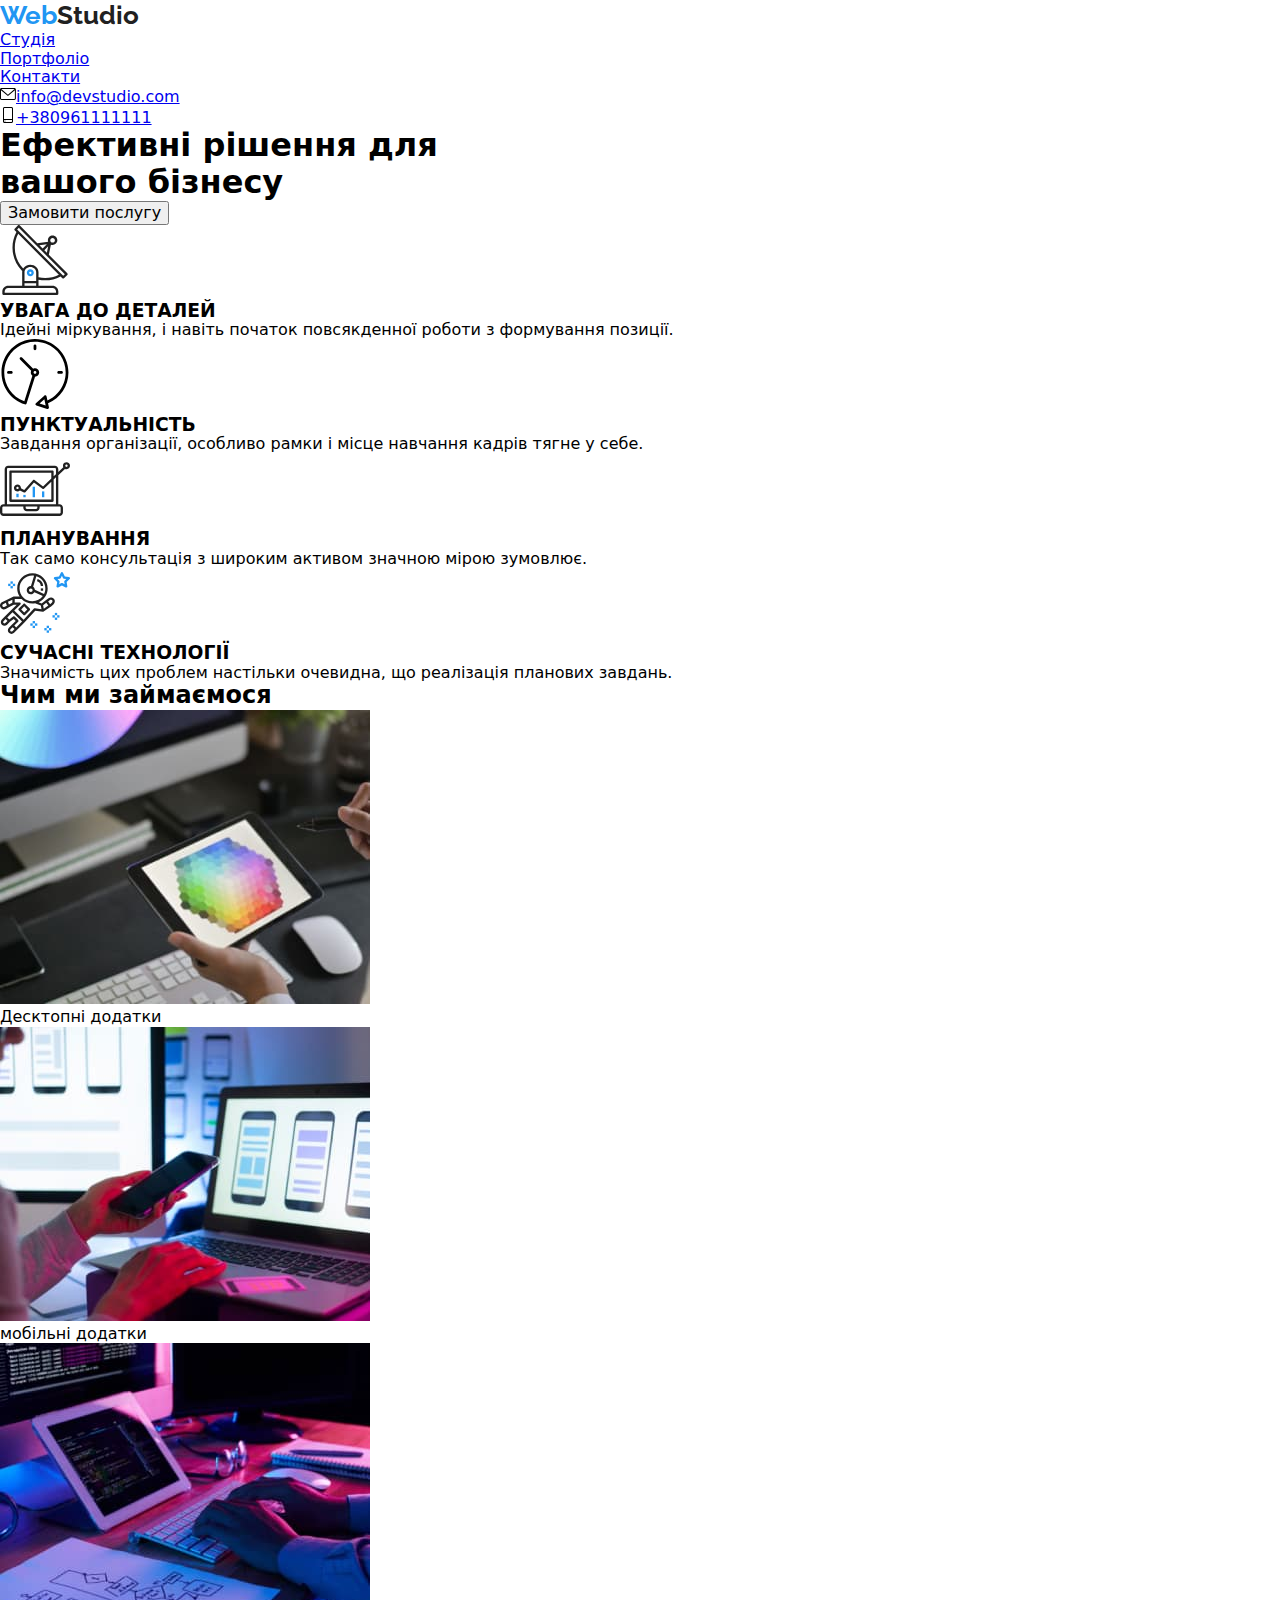
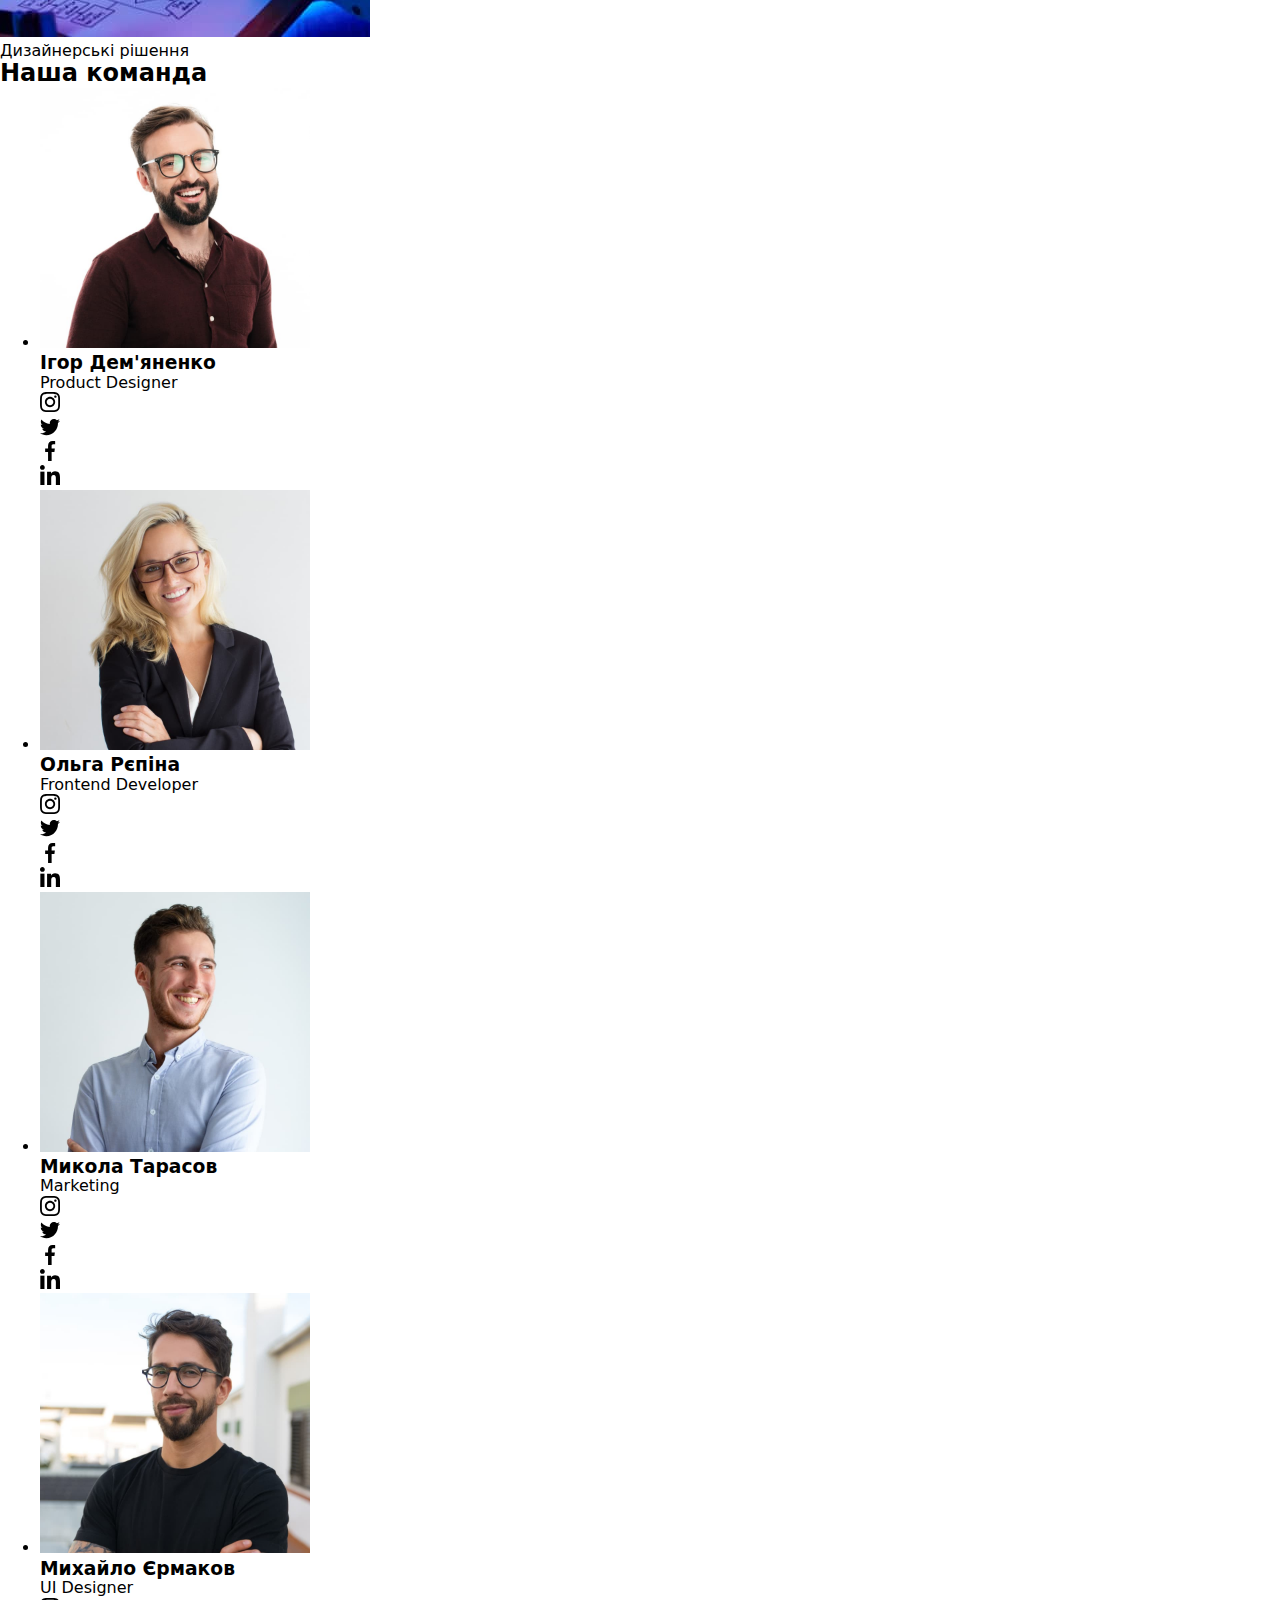
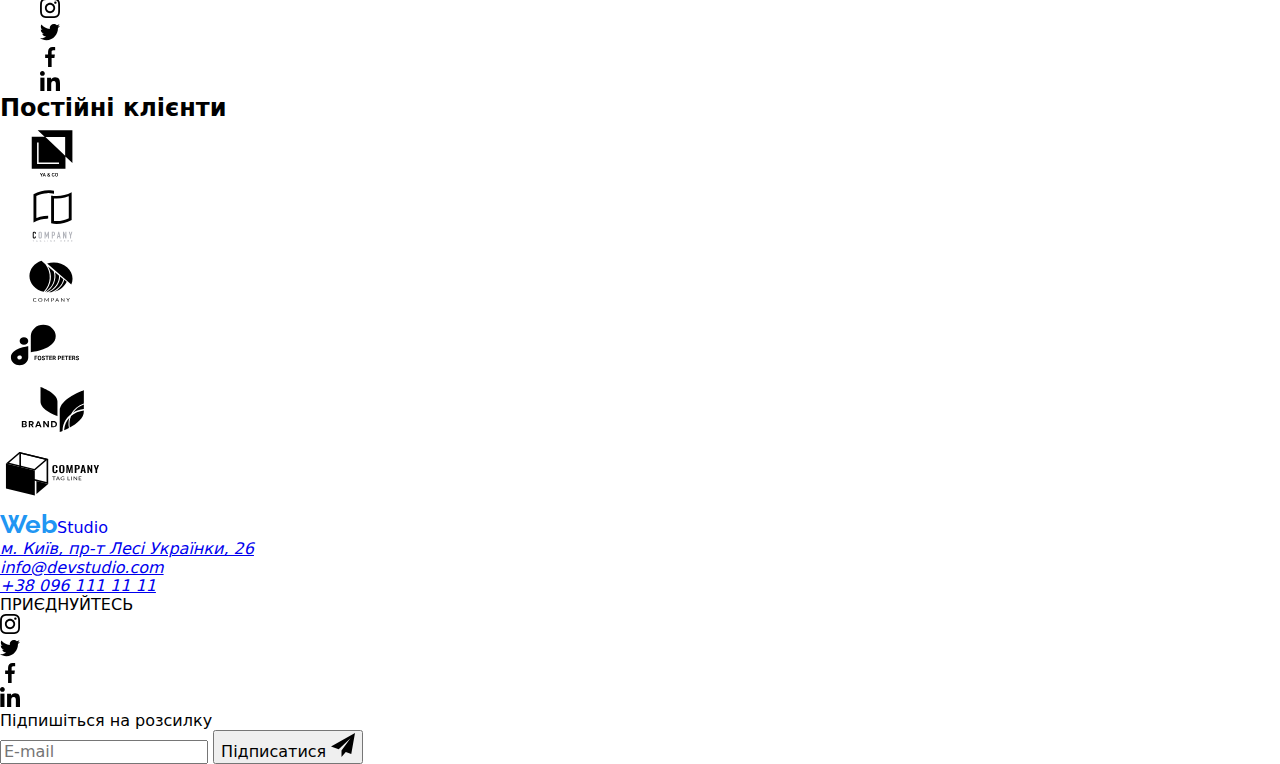
==== commit 06622cf5: "update components" ====
--- a/index.html
+++ b/index.html
@@ -69,7 +69,7 @@
     </section>
     <!--About description-->
     <section class="description section">
-      <div class="description container">
+      <div class="container">
         <h2 class="description__title visually-hidden">наші особливості</h2>
         <ul class="description__list list">
           <li class="description__item">
--- a/css/main.min.css
+++ b/css/main.min.css
@@ -1 +1 @@
-*,*::before,*::after{-webkit-box-sizing:inherit;box-sizing:inherit}h1,h2,h3,h4,h5,h6,p,ul{margin:0}.list{padding:0px;margin:0px;list-style:none}.link{text-decoration:none}.visually-hidden{position:absolute;white-space:nowrap;width:1px;height:1px;overflow:hidden;border:0;padding:0;clip:rect(0 0 0 0);-webkit-clip-path:inset(50%);clip-path:inset(50%);margin:-1px}.logo{display:-webkit-inline-box;display:-ms-inline-flexbox;display:inline-flex;font-family:"Raleway",sans-serif;font-weight:700;font-size:26px;line-height:1.2;text-decoration:none;color:#2196f3}.backdrop{position:fixed;top:0;left:0;width:100%;height:100%;background-color:rgba(0,0,0,.2);opacity:1;-webkit-transition:opacity 250ms cubic-bezier(0.4, 0, 0.2, 1);transition:opacity 250ms cubic-bezier(0.4, 0, 0.2, 1)}.backdrop.is-hidden{opacity:0;pointer-events:none}.backdrop.is-hidden.modal{-webkit-transform:translate(-50%, -50%) scale(1.1);transform:translate(-50%, -50%) scale(1.1);opacity:0}.modal{position:absolute;height:581px;width:528px;left:50%;top:50%;padding:40px;background-color:#fff;-webkit-box-shadow:0px 1px 3px rgba(0,0,0,.12),0px 1px 1px rgba(0,0,0,.14),0px 2px 1px rgba(0,0,0,.2);box-shadow:0px 1px 3px rgba(0,0,0,.12),0px 1px 1px rgba(0,0,0,.14),0px 2px 1px rgba(0,0,0,.2);border-radius:4px;-webkit-transform:translate(-50%, -50%) scale(1);transform:translate(-50%, -50%) scale(1);opacity:1;-webkit-transition:scale 250ms cubic-bezier(0.4, 0, 0.2, 1),opacity 250ms cubic-bezier(0.4, 0, 0.2, 1),-webkit-transform 250ms cubic-bezier(0.4, 0, 0.2, 1);transition:scale 250ms cubic-bezier(0.4, 0, 0.2, 1),opacity 250ms cubic-bezier(0.4, 0, 0.2, 1),-webkit-transform 250ms cubic-bezier(0.4, 0, 0.2, 1);transition:transform 250ms cubic-bezier(0.4, 0, 0.2, 1),scale 250ms cubic-bezier(0.4, 0, 0.2, 1),opacity 250ms cubic-bezier(0.4, 0, 0.2, 1);transition:transform 250ms cubic-bezier(0.4, 0, 0.2, 1),scale 250ms cubic-bezier(0.4, 0, 0.2, 1),opacity 250ms cubic-bezier(0.4, 0, 0.2, 1),-webkit-transform 250ms cubic-bezier(0.4, 0, 0.2, 1)}.modal__close-button{display:-webkit-box;display:-ms-flexbox;display:flex;-webkit-box-pack:center;-ms-flex-pack:center;justify-content:center;-webkit-box-align:center;-ms-flex-align:center;align-items:center;position:absolute;top:8px;right:8px;width:30px;height:30px;border-radius:50%;border:1px solid rgba(0,0,0,.1);background-color:#fff;-webkit-transition:fill 250ms cubic-bezier(0.4, 0, 0.2, 1);transition:fill 250ms cubic-bezier(0.4, 0, 0.2, 1)}.modal__close-button:hover,.modal__close-button:focus{fill:#2196f3}.modal__submit-button{display:block;margin:0 auto;width:200px;height:50px;font-weight:700;font-size:16px;line-height:1.8;letter-spacing:.06em;background-color:#2196f3;color:#fff;border:none;-webkit-box-shadow:0px 4px 4px rgba(0,0,0,.15);box-shadow:0px 4px 4px rgba(0,0,0,.15);border-radius:4px;cursor:pointer;-webkit-transition:background-color 250ms cubic-bezier(0.4, 0, 0.2, 1);transition:background-color 250ms cubic-bezier(0.4, 0, 0.2, 1)}.modal__submit-button:focus,.modal__submit-button:hover{background-color:#188ce8}.form__title{margin-top:0;margin-bottom:12px;font-weight:700;font-size:20px;line-height:1.1;text-align:center;color:#212121}.form__field{display:-webkit-box;display:-ms-flexbox;display:flex;position:relative;-webkit-box-orient:vertical;-webkit-box-direction:normal;-ms-flex-direction:column;flex-direction:column;margin-bottom:10px}form p{margin-top:0;margin-bottom:12px;font-weight:700;font-size:20px;line-height:1.1;text-align:center;color:#212121}.form__input{margin:0;padding:0;height:40px;border:1px solid rgba(33,33,33,.2);border-radius:4px;padding-left:40px;-webkit-transition:border-color 250ms cubic-bezier(0.4, 0, 0.2, 1),fill 250ms cubic-bezier(0.4, 0, 0.2, 1);transition:border-color 250ms cubic-bezier(0.4, 0, 0.2, 1),fill 250ms cubic-bezier(0.4, 0, 0.2, 1)}.form__input:focus-visible,.form__input:hover{outline:none;border-color:#2196f3}.form__input:focus~.form__icon,.form__input:hover~.form__icon{fill:#2196f3}.form__icon{position:absolute;left:13px;top:50%;fill:#212121}.form__field label{padding-bottom:4px}.form__label{font-weight:400;font-size:12px;line-height:1.2;letter-spacing:.01em;color:#757575}.form__feedback{height:120px;padding:12px 16px;border:1px solid rgba(33,33,33,.2);border-radius:4px;resize:none;-webkit-transition:border-color 250ms cubic-bezier(0.4, 0, 0.2, 1);transition:border-color 250ms cubic-bezier(0.4, 0, 0.2, 1)}.form__feedback:focus,.form__feedback:hover{outline:none;border-color:#2196f3}.form__checkbox-field{display:-webkit-box;display:-ms-flexbox;display:flex;-webkit-box-align:center;-ms-flex-align:center;align-items:center;margin-bottom:30px}.form__checkbox-input{position:absolute;white-space:nowrap;width:1px;height:1px;overflow:hidden;border:0;padding:0;clip:rect(0 0 0 0);-webkit-clip-path:inset(50%);clip-path:inset(50%);margin:-1px}.form__custom-checkbox{display:-webkit-inline-box;display:-ms-inline-flexbox;display:inline-flex;-ms-flex-item-align:center;align-self:center;-webkit-box-pack:center;-ms-flex-pack:center;justify-content:center;width:16px;height:15px;margin-left:10px;margin-right:10px;border:2px solid #212121}.form__checkbox-icon{display:block;-ms-flex-item-align:center;align-self:center;-webkit-box-pack:center;-ms-flex-pack:center;justify-content:center;opacity:0;border:2px solid #212121;border-radius:2px}.form__checkbox-input:checked+.form__custom-checkbox{background-color:#2196f3;border:1px solid #2196f3}.form__checkbox-input:checked+.form__custom-checkbox .form__checkbox-icon{opacity:1;fill:#757575}.form__checkbox-link{text-decoration:underline;line-height:1.7;margin-left:5px;color:#2196f3}/*# sourceMappingURL=main.min.css.map */+*,*::before,*::after{-webkit-box-sizing:inherit;box-sizing:inherit}h1,h2,h3,h4,h5,h6,p,ul{margin:0}.list{padding:0px;margin:0px;list-style:none}.link{text-decoration:none}.visually-hidden{position:absolute;white-space:nowrap;width:1px;height:1px;overflow:hidden;border:0;padding:0;clip:rect(0 0 0 0);-webkit-clip-path:inset(50%);clip-path:inset(50%);margin:-1px}.logo{display:-webkit-inline-box;display:-ms-inline-flexbox;display:inline-flex;font-family:"Raleway",sans-serif;font-weight:700;font-size:26px;line-height:1.2;text-decoration:none;color:#2196f3}.backdrop{position:fixed;top:0;left:0;width:100%;height:100%;background-color:rgba(0,0,0,.2);opacity:1;-webkit-transition:opacity 250ms cubic-bezier(0.4, 0, 0.2, 1);transition:opacity 250ms cubic-bezier(0.4, 0, 0.2, 1)}.backdrop.is-hidden{opacity:0;pointer-events:none}.backdrop.is-hidden.modal{-webkit-transform:translate(-50%, -50%) scale(1.1);transform:translate(-50%, -50%) scale(1.1);opacity:0}.modal{position:absolute;height:581px;width:528px;left:50%;top:50%;padding:40px;background-color:#fff;-webkit-box-shadow:0px 1px 3px rgba(0,0,0,.12),0px 1px 1px rgba(0,0,0,.14),0px 2px 1px rgba(0,0,0,.2);box-shadow:0px 1px 3px rgba(0,0,0,.12),0px 1px 1px rgba(0,0,0,.14),0px 2px 1px rgba(0,0,0,.2);border-radius:4px;-webkit-transform:translate(-50%, -50%) scale(1);transform:translate(-50%, -50%) scale(1);opacity:1;-webkit-transition:scale 250ms cubic-bezier(0.4, 0, 0.2, 1),opacity 250ms cubic-bezier(0.4, 0, 0.2, 1),-webkit-transform 250ms cubic-bezier(0.4, 0, 0.2, 1);transition:scale 250ms cubic-bezier(0.4, 0, 0.2, 1),opacity 250ms cubic-bezier(0.4, 0, 0.2, 1),-webkit-transform 250ms cubic-bezier(0.4, 0, 0.2, 1);transition:transform 250ms cubic-bezier(0.4, 0, 0.2, 1),scale 250ms cubic-bezier(0.4, 0, 0.2, 1),opacity 250ms cubic-bezier(0.4, 0, 0.2, 1);transition:transform 250ms cubic-bezier(0.4, 0, 0.2, 1),scale 250ms cubic-bezier(0.4, 0, 0.2, 1),opacity 250ms cubic-bezier(0.4, 0, 0.2, 1),-webkit-transform 250ms cubic-bezier(0.4, 0, 0.2, 1)}.modal__close-button{display:-webkit-box;display:-ms-flexbox;display:flex;-webkit-box-pack:center;-ms-flex-pack:center;justify-content:center;-webkit-box-align:center;-ms-flex-align:center;align-items:center;position:absolute;top:8px;right:8px;width:30px;height:30px;border-radius:50%;border:1px solid rgba(0,0,0,.1);background-color:#fff;-webkit-transition:fill 250ms cubic-bezier(0.4, 0, 0.2, 1);transition:fill 250ms cubic-bezier(0.4, 0, 0.2, 1)}.modal__close-button:hover,.modal__close-button:focus{fill:#2196f3}.modal__submit-button{display:block;margin:0 auto;width:200px;height:50px;font-weight:700;font-size:16px;line-height:1.8;letter-spacing:.06em;background-color:#2196f3;color:#fff;border:none;-webkit-box-shadow:0px 4px 4px rgba(0,0,0,.15);box-shadow:0px 4px 4px rgba(0,0,0,.15);border-radius:4px;cursor:pointer;-webkit-transition:background-color 250ms cubic-bezier(0.4, 0, 0.2, 1);transition:background-color 250ms cubic-bezier(0.4, 0, 0.2, 1)}.modal__submit-button:focus,.modal__submit-button:hover{background-color:#188ce8}.form__title{margin-top:0;margin-bottom:12px;font-weight:700;font-size:20px;line-height:1.1;text-align:center;color:#212121}.form__field{display:-webkit-box;display:-ms-flexbox;display:flex;position:relative;-webkit-box-orient:vertical;-webkit-box-direction:normal;-ms-flex-direction:column;flex-direction:column;margin-bottom:10px}form p{margin-top:0;margin-bottom:12px;font-weight:700;font-size:20px;line-height:1.1;text-align:center;color:#212121}.form__input{margin:0;padding:0;height:40px;border:1px solid rgba(33,33,33,.2);border-radius:4px;padding-left:40px;-webkit-transition:border-color 250ms cubic-bezier(0.4, 0, 0.2, 1),fill 250ms cubic-bezier(0.4, 0, 0.2, 1);transition:border-color 250ms cubic-bezier(0.4, 0, 0.2, 1),fill 250ms cubic-bezier(0.4, 0, 0.2, 1)}.form__input:focus-visible,.form__input:hover{outline:none;border-color:#2196f3}.form__input:focus~.form__icon,.form__input:hover~.form__icon{fill:#2196f3}.form__icon{position:absolute;left:13px;top:50%;fill:#212121}.form__field label{padding-bottom:4px}.form__label{font-weight:400;font-size:12px;line-height:1.2;letter-spacing:.01em;color:#757575}.form__feedback{height:120px;padding:12px 16px;border:1px solid rgba(33,33,33,.2);border-radius:4px;resize:none;-webkit-transition:border-color 250ms cubic-bezier(0.4, 0, 0.2, 1);transition:border-color 250ms cubic-bezier(0.4, 0, 0.2, 1)}.form__feedback:focus,.form__feedback:hover{outline:none;border-color:#2196f3}.form__checkbox-field{display:-webkit-box;display:-ms-flexbox;display:flex;-webkit-box-align:center;-ms-flex-align:center;align-items:center;margin-bottom:30px}.form__checkbox-input{position:absolute;white-space:nowrap;width:1px;height:1px;overflow:hidden;border:0;padding:0;clip:rect(0 0 0 0);-webkit-clip-path:inset(50%);clip-path:inset(50%);margin:-1px}.form__custom-checkbox{display:-webkit-inline-box;display:-ms-inline-flexbox;display:inline-flex;-ms-flex-item-align:center;align-self:center;-webkit-box-pack:center;-ms-flex-pack:center;justify-content:center;width:16px;height:15px;margin-left:10px;margin-right:10px;border:2px solid #212121}.form__checkbox-icon{display:block;-ms-flex-item-align:center;align-self:center;-webkit-box-pack:center;-ms-flex-pack:center;justify-content:center;opacity:0;border:2px solid #212121;border-radius:2px}.form__checkbox-input:checked+.form__custom-checkbox{background-color:#2196f3;border:1px solid #2196f3}.form__checkbox-input:checked+.form__custom-checkbox .form__checkbox-icon{opacity:1;fill:#757575}.form__checkbox-link{text-decoration:underline;line-height:1.7;margin-left:5px;color:#2196f3}.page-header__logo{margin-right:93px;font-family:"Raleway",sans-serif;font-weight:700;font-size:26px;line-height:1.2;text-decoration:none;color:#212121}.page-header__logo-blue{color:#2196f3}/*# sourceMappingURL=main.min.css.map */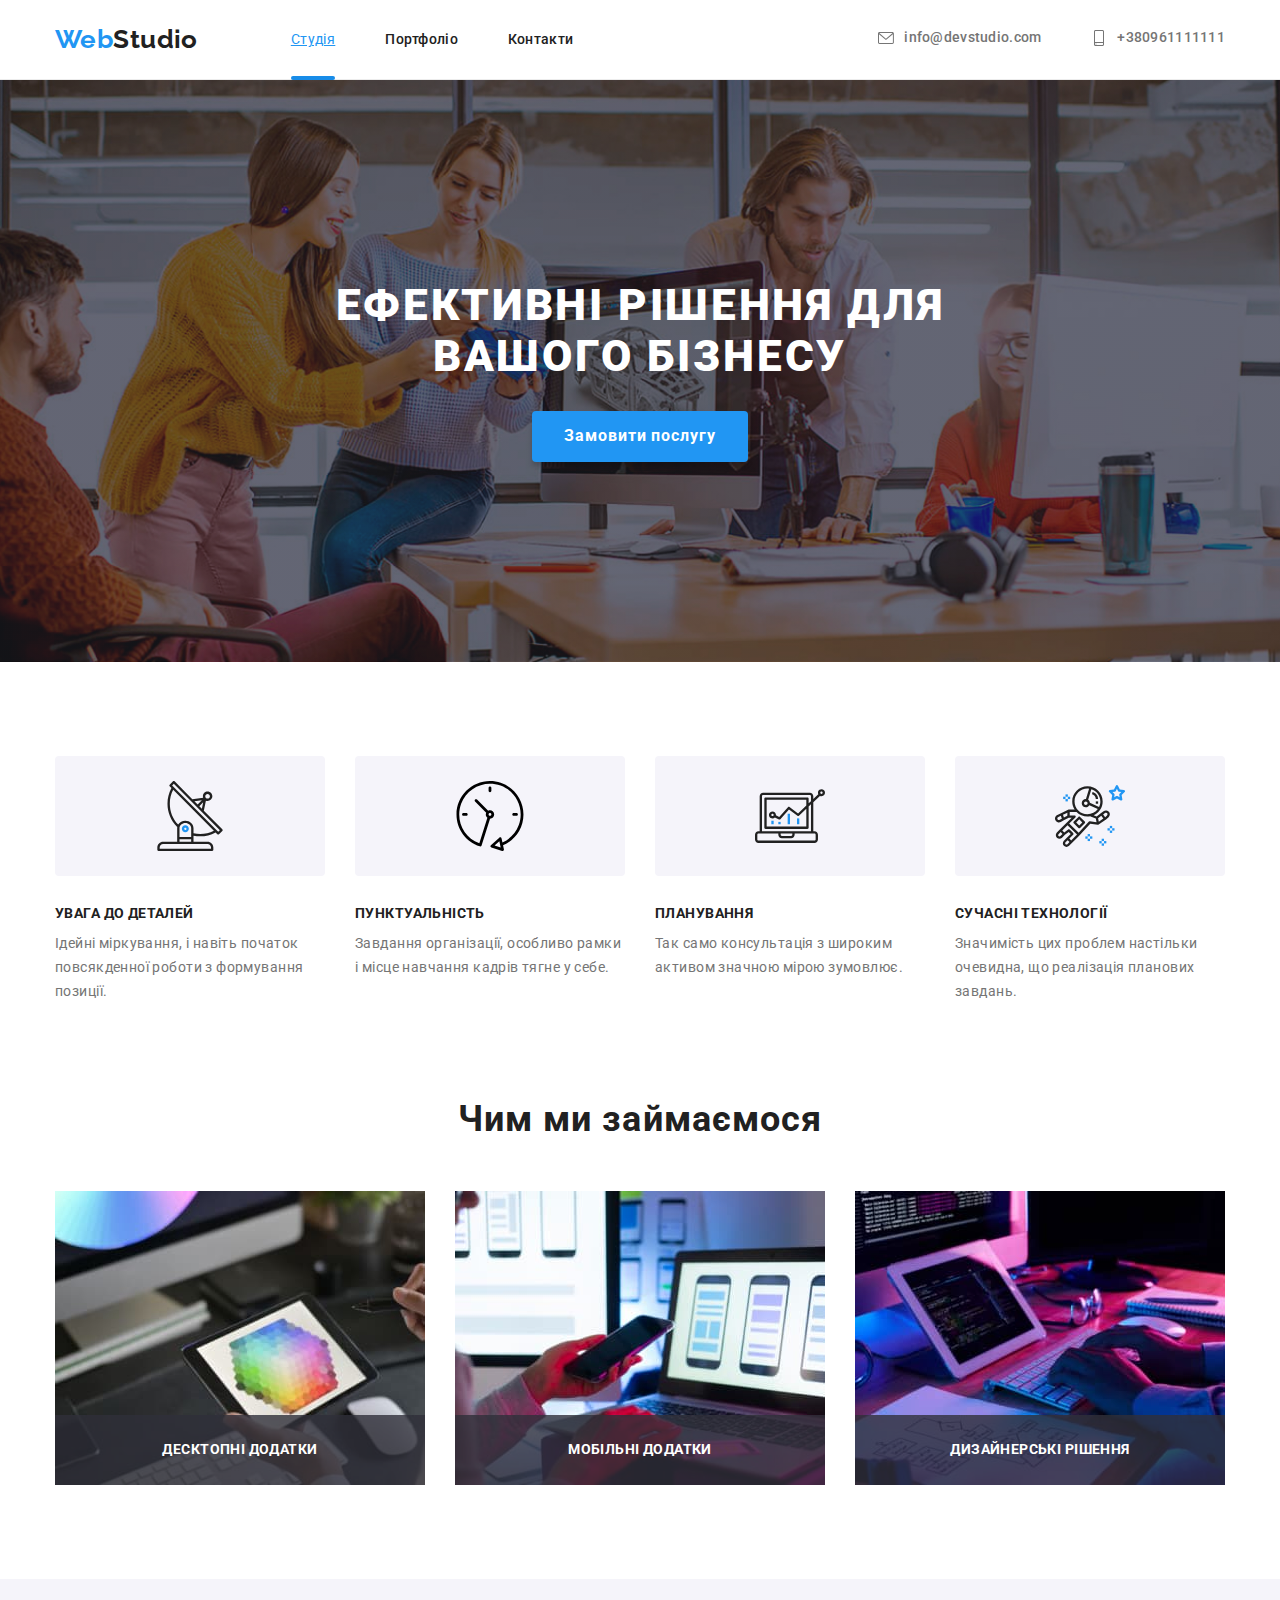
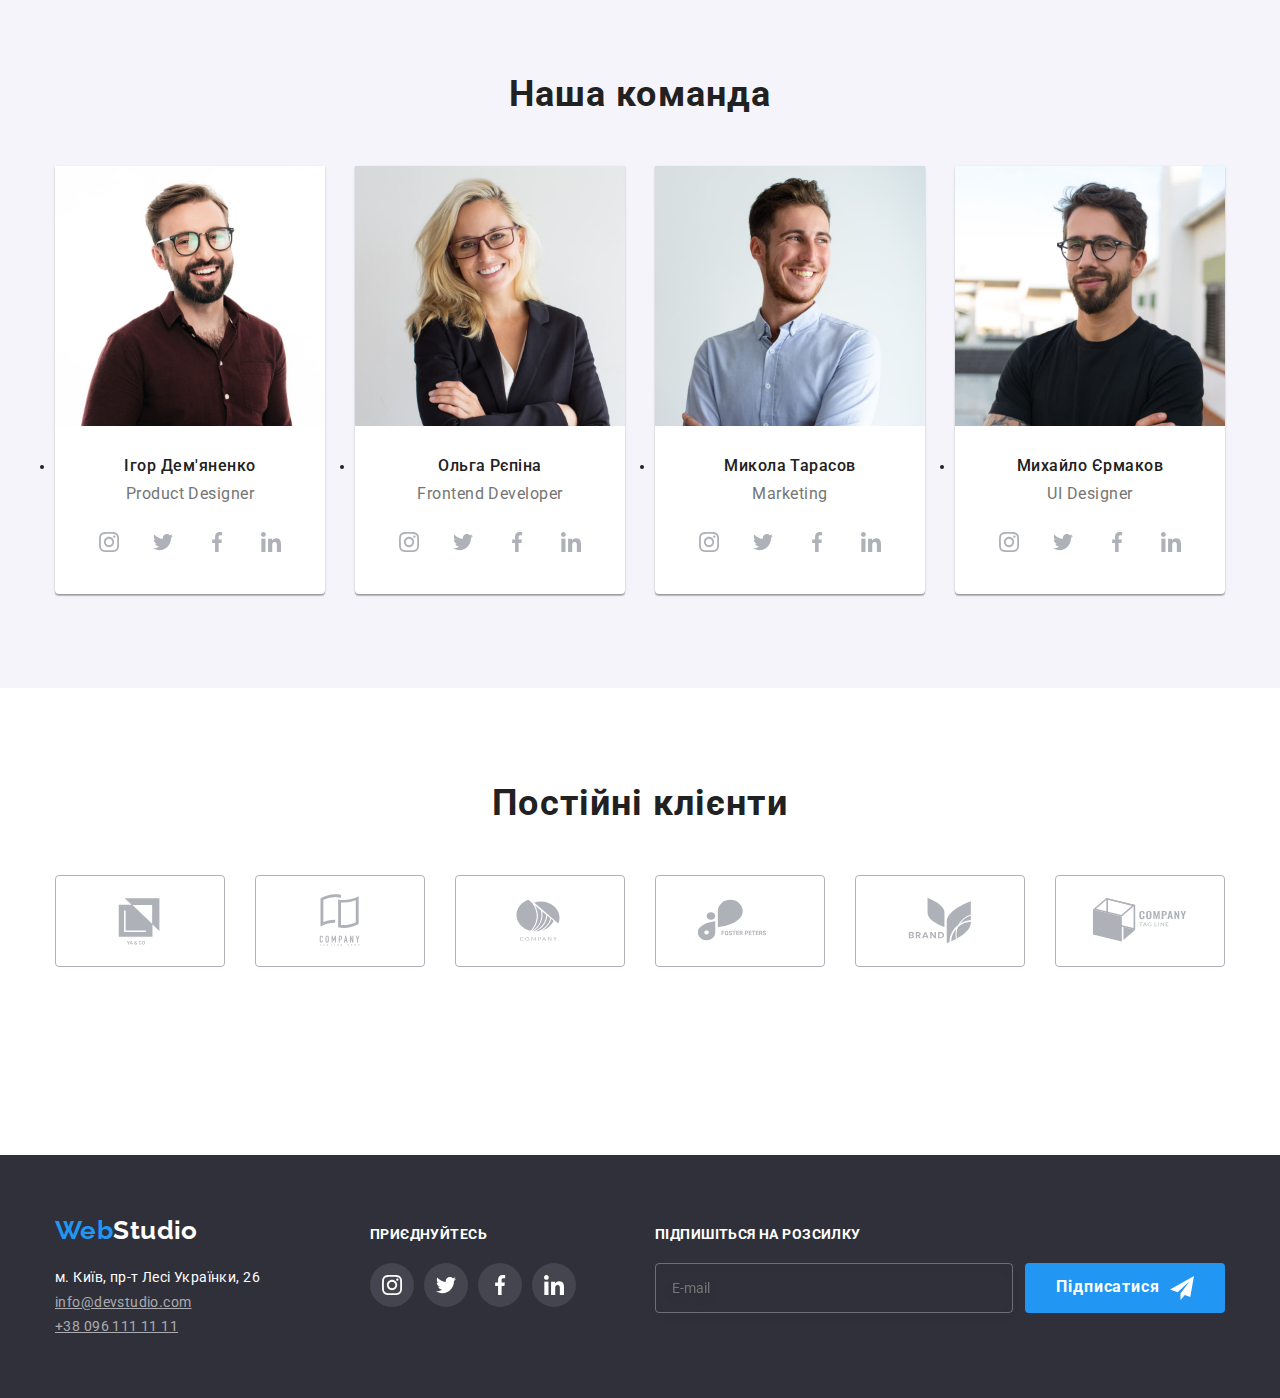
==== commit 95144f2b: "updated HW-7" ====
--- a/index.html
+++ b/index.html
@@ -18,23 +18,25 @@
 <body class="body">
   <!--Header-->
   <header class="page-header">
-    <div class=" container nav">
-      <nav class="header-nav">
+    <div class=" container nav ">
+      <nav class="navigation">
         <a href="./index.html" class="logo page-header__logo" lang="en"><span
             class="page-header__logo-blue">Web</span>Studio</a>
 
-        <ul class="header-nav__list list">
-          <li class="header-nav__item">
-            <div class="header-nav__thumb">
-              <a class="header-nav__link--current" href="./index.html" class="header-nav__link"><span
-                  class="studio-line">Студія</span></a>
-            </div>
-          </li>
-          <li class="header-nav__item">
-            <a href="./portfolio.html" class="header-nav__link">Портфоліо</a>
-          </li>
-          <li class="header-nav__item">
-            <a href="#" class="header-nav__link">Контакти</a>
+        <ul class="navigation__list list">
+          <li class="navigation__item">
+            <div class="navigation__thumb">
+              <a class="navigation__link--current" href="./index.html" class="link navigation__link"><span
+                  class="header__line">Студія</span></a>
+            </div>
+          </li>
+          <li class="navigation__item">
+
+            <a href="./portfolio.html" class="link navigation__link">Портфоліо</a>
+          </li>
+          <li class="navigation__item">
+
+            <a href="#" class="link navigation__link">Контакти</a>
           </li>
         </ul>
       </nav>
@@ -58,11 +60,11 @@
     <!--Hero-->
     <section class="hero section">
       <div class="container hero__container">
-        <h1 class="hero__hero-title">
+        <h1 class="hero__title">
           Ефективні рішення для <br />
           вашого бізнесу
         </h1>
-        <button type="button" class="button-pointer" data-modal-open>
+        <button type="button" class="hero-button" data-modal-open>
           Замовити послугу
         </button>
       </div>
@@ -79,7 +81,7 @@
               </svg>
             </div>
             <h3 class="description__title">УВАГА ДО ДЕТАЛЕЙ</h3>
-            <p class="task">
+            <p class="description__task">
               Ідейні міркування, і навіть початок повсякденної роботи з
               формування позиції.
             </p>
@@ -130,15 +132,21 @@
         <ul class="list developments__list">
           <li class="developments__item">
             <img src="./img/about2.jpg" width="370" alt="Десктопні версії" />
-            <p class="developments__overlay">Десктопні додатки</p>
+            <div class="developments__overlay">
+              <p class="developments__text">Десктопні додатки</p>
+            </div>
           </li>
           <li class="developments__item">
             <img src="./img/about1.jpg" width="370" alt="Mобільні аплікації" />
-            <p class="developments__overlay">мобільні додатки</p>
+            <div class="developments__overlay">
+              <p class="developments__text">мобільні додатки</p>
+            </div>
           </li>
           <li class="developments__item">
             <img src="./img/about.jpg" width="370" alt="Дизайн" />
-            <p class="developments__overlay">Дизайнерські рішення</p>
+            <div class="developments__overlay">
+              <p class="developments__text">Дизайнерські рішення</p>
+            </div>
           </li>
         </ul>
       </div>
@@ -321,7 +329,7 @@
     <div class="container footer__container">
       <div class="foot-adress">
         <a href="./index.html" class="footer__logo link" lang="en"><span class="logo footer__web">Web</span><span
-            class="foter__studio">Studio</span></a>
+            class="footer__studio">Studio</span></a>
         <address id="contacts" class="address">
           <ul class="list address__list">
             <li class="address__item">
@@ -329,10 +337,10 @@
                 target="_blank" rel="noopener noreferrer nofollow">м. Київ, пр-т Лесі Українки, 26</a>
             </li>
             <li class="address__item">
-              <a href="mailto:info@devstudio.com" class="adress__link">info@devstudio.com</a>
+              <a href="mailto:info@devstudio.com" class="adress__contact">info@devstudio.com</a>
             </li>
             <li class="address__item">
-              <a href="tel:+380961111111" class="adress__link">+38 096 111 11 11</a>
+              <a href="tel:+380961111111" class="adress__contact">+38 096 111 11 11</a>
             </li>
           </ul>
         </address>
--- a/css/main.min.css
+++ b/css/main.min.css
@@ -1 +1 @@
-*,*::before,*::after{-webkit-box-sizing:inherit;box-sizing:inherit}h1,h2,h3,h4,h5,h6,p,ul{margin:0}.list{padding:0px;margin:0px;list-style:none}.link{text-decoration:none}.visually-hidden{position:absolute;white-space:nowrap;width:1px;height:1px;overflow:hidden;border:0;padding:0;clip:rect(0 0 0 0);-webkit-clip-path:inset(50%);clip-path:inset(50%);margin:-1px}.logo{display:-webkit-inline-box;display:-ms-inline-flexbox;display:inline-flex;font-family:"Raleway",sans-serif;font-weight:700;font-size:26px;line-height:1.2;text-decoration:none;color:#2196f3}.backdrop{position:fixed;top:0;left:0;width:100%;height:100%;background-color:rgba(0,0,0,.2);opacity:1;-webkit-transition:opacity 250ms cubic-bezier(0.4, 0, 0.2, 1);transition:opacity 250ms cubic-bezier(0.4, 0, 0.2, 1)}.backdrop.is-hidden{opacity:0;pointer-events:none}.backdrop.is-hidden.modal{-webkit-transform:translate(-50%, -50%) scale(1.1);transform:translate(-50%, -50%) scale(1.1);opacity:0}.modal{position:absolute;height:581px;width:528px;left:50%;top:50%;padding:40px;background-color:#fff;-webkit-box-shadow:0px 1px 3px rgba(0,0,0,.12),0px 1px 1px rgba(0,0,0,.14),0px 2px 1px rgba(0,0,0,.2);box-shadow:0px 1px 3px rgba(0,0,0,.12),0px 1px 1px rgba(0,0,0,.14),0px 2px 1px rgba(0,0,0,.2);border-radius:4px;-webkit-transform:translate(-50%, -50%) scale(1);transform:translate(-50%, -50%) scale(1);opacity:1;-webkit-transition:scale 250ms cubic-bezier(0.4, 0, 0.2, 1),opacity 250ms cubic-bezier(0.4, 0, 0.2, 1),-webkit-transform 250ms cubic-bezier(0.4, 0, 0.2, 1);transition:scale 250ms cubic-bezier(0.4, 0, 0.2, 1),opacity 250ms cubic-bezier(0.4, 0, 0.2, 1),-webkit-transform 250ms cubic-bezier(0.4, 0, 0.2, 1);transition:transform 250ms cubic-bezier(0.4, 0, 0.2, 1),scale 250ms cubic-bezier(0.4, 0, 0.2, 1),opacity 250ms cubic-bezier(0.4, 0, 0.2, 1);transition:transform 250ms cubic-bezier(0.4, 0, 0.2, 1),scale 250ms cubic-bezier(0.4, 0, 0.2, 1),opacity 250ms cubic-bezier(0.4, 0, 0.2, 1),-webkit-transform 250ms cubic-bezier(0.4, 0, 0.2, 1)}.modal__close-button{display:-webkit-box;display:-ms-flexbox;display:flex;-webkit-box-pack:center;-ms-flex-pack:center;justify-content:center;-webkit-box-align:center;-ms-flex-align:center;align-items:center;position:absolute;top:8px;right:8px;width:30px;height:30px;border-radius:50%;border:1px solid rgba(0,0,0,.1);background-color:#fff;-webkit-transition:fill 250ms cubic-bezier(0.4, 0, 0.2, 1);transition:fill 250ms cubic-bezier(0.4, 0, 0.2, 1)}.modal__close-button:hover,.modal__close-button:focus{fill:#2196f3}.modal__submit-button{display:block;margin:0 auto;width:200px;height:50px;font-weight:700;font-size:16px;line-height:1.8;letter-spacing:.06em;background-color:#2196f3;color:#fff;border:none;-webkit-box-shadow:0px 4px 4px rgba(0,0,0,.15);box-shadow:0px 4px 4px rgba(0,0,0,.15);border-radius:4px;cursor:pointer;-webkit-transition:background-color 250ms cubic-bezier(0.4, 0, 0.2, 1);transition:background-color 250ms cubic-bezier(0.4, 0, 0.2, 1)}.modal__submit-button:focus,.modal__submit-button:hover{background-color:#188ce8}.form__title{margin-top:0;margin-bottom:12px;font-weight:700;font-size:20px;line-height:1.1;text-align:center;color:#212121}.form__field{display:-webkit-box;display:-ms-flexbox;display:flex;position:relative;-webkit-box-orient:vertical;-webkit-box-direction:normal;-ms-flex-direction:column;flex-direction:column;margin-bottom:10px}form p{margin-top:0;margin-bottom:12px;font-weight:700;font-size:20px;line-height:1.1;text-align:center;color:#212121}.form__input{margin:0;padding:0;height:40px;border:1px solid rgba(33,33,33,.2);border-radius:4px;padding-left:40px;-webkit-transition:border-color 250ms cubic-bezier(0.4, 0, 0.2, 1),fill 250ms cubic-bezier(0.4, 0, 0.2, 1);transition:border-color 250ms cubic-bezier(0.4, 0, 0.2, 1),fill 250ms cubic-bezier(0.4, 0, 0.2, 1)}.form__input:focus-visible,.form__input:hover{outline:none;border-color:#2196f3}.form__input:focus~.form__icon,.form__input:hover~.form__icon{fill:#2196f3}.form__icon{position:absolute;left:13px;top:50%;fill:#212121}.form__field label{padding-bottom:4px}.form__label{font-weight:400;font-size:12px;line-height:1.2;letter-spacing:.01em;color:#757575}.form__feedback{height:120px;padding:12px 16px;border:1px solid rgba(33,33,33,.2);border-radius:4px;resize:none;-webkit-transition:border-color 250ms cubic-bezier(0.4, 0, 0.2, 1);transition:border-color 250ms cubic-bezier(0.4, 0, 0.2, 1)}.form__feedback:focus,.form__feedback:hover{outline:none;border-color:#2196f3}.form__checkbox-field{display:-webkit-box;display:-ms-flexbox;display:flex;-webkit-box-align:center;-ms-flex-align:center;align-items:center;margin-bottom:30px}.form__checkbox-input{position:absolute;white-space:nowrap;width:1px;height:1px;overflow:hidden;border:0;padding:0;clip:rect(0 0 0 0);-webkit-clip-path:inset(50%);clip-path:inset(50%);margin:-1px}.form__custom-checkbox{display:-webkit-inline-box;display:-ms-inline-flexbox;display:inline-flex;-ms-flex-item-align:center;align-self:center;-webkit-box-pack:center;-ms-flex-pack:center;justify-content:center;width:16px;height:15px;margin-left:10px;margin-right:10px;border:2px solid #212121}.form__checkbox-icon{display:block;-ms-flex-item-align:center;align-self:center;-webkit-box-pack:center;-ms-flex-pack:center;justify-content:center;opacity:0;border:2px solid #212121;border-radius:2px}.form__checkbox-input:checked+.form__custom-checkbox{background-color:#2196f3;border:1px solid #2196f3}.form__checkbox-input:checked+.form__custom-checkbox .form__checkbox-icon{opacity:1;fill:#757575}.form__checkbox-link{text-decoration:underline;line-height:1.7;margin-left:5px;color:#2196f3}.page-header__logo{margin-right:93px;font-family:"Raleway",sans-serif;font-weight:700;font-size:26px;line-height:1.2;text-decoration:none;color:#212121}.page-header__logo-blue{color:#2196f3}/*# sourceMappingURL=main.min.css.map */+body{-webkit-box-sizing:border-box;box-sizing:border-box;margin:0;font-family:"Roboto",sans-serif;font-size:14px;letter-spacing:.03em;color:#212121;background-color:#fff}.container{width:1200px;margin-right:auto;margin-left:auto;padding-right:15px;padding-left:15px}img{display:block;max-width:100%;height:auto}.link:hover,.link:focus{color:#2196f3;-webkit-transition:color 250ms cubic-bezier(0.4, 0, 0.2, 1);transition:color 250ms cubic-bezier(0.4, 0, 0.2, 1)}.section-title{margin:0;padding:0;text-align:center;font-weight:700;font-size:36px;line-height:1.2;letter-spacing:.03em;color:#212121}.section{padding-top:94px;padding-bottom:94px}*,*::before,*::after{-webkit-box-sizing:inherit;box-sizing:inherit}h1,h2,h3,h4,h5,h6,p,ul{margin:0}.list{padding:0px;margin:0px;list-style:none}.link{text-decoration:none}.visually-hidden{position:absolute;white-space:nowrap;width:1px;height:1px;overflow:hidden;border:0;padding:0;clip:rect(0 0 0 0);-webkit-clip-path:inset(50%);clip-path:inset(50%);margin:-1px}.logo{display:-webkit-inline-box;display:-ms-inline-flexbox;display:inline-flex;font-family:"Raleway",sans-serif;font-weight:700;font-size:26px;line-height:1.2;text-decoration:none;color:#2196f3}.page-header{padding-top:24px;padding-bottom:24px;border:1px solid #ececec;border-width:0 0 1px 0}.page-header__logo-blue{color:#2196f3}.page-header__logo{margin-right:93px;font-family:"Raleway",sans-serif;font-weight:700;font-size:26px;line-height:1.2;text-decoration:none;color:#212121}.page-header__logo-blue{color:#2196f3}.navigation{display:-webkit-box;display:-ms-flexbox;display:flex;-webkit-box-align:center;-ms-flex-align:center;align-items:center}.nav{display:-webkit-box;display:-ms-flexbox;display:flex}.navigation__list{display:-webkit-box;display:-ms-flexbox;display:flex;padding:0px;margin:0px;list-style:none;gap:50px}.navigation__link{font-weight:500;font-size:14px;line-height:1.14;letter-spacing:.02em;color:#212121;-webkit-transition:color 250ms cubic-bezier(0.4, 0, 0.2, 1);transition:color 250ms cubic-bezier(0.4, 0, 0.2, 1)}.navigation__link:hover,.navigation__link:focus{color:#2196f3}.navigation__link--current{color:#2196f3}.header__line::after{content:" ";position:absolute;width:100%;height:4px;left:0;bottom:-33px;background-color:#188ce8;border-radius:2px}.navigation__thumb{position:relative}.contact__list{display:-webkit-box;display:-ms-flexbox;display:flex;-webkit-box-align:center;-ms-flex-align:center;align-items:center;margin-left:auto;list-style:none;gap:50px}.contact__link{display:-webkit-inline-box;display:-ms-inline-flexbox;display:inline-flex;-webkit-box-align:center;-ms-flex-align:center;align-items:center;font-weight:500;line-height:1.1;letter-spacing:.02em;text-decoration:none;color:#757575;fill:#757575;-webkit-transition:color 250ms cubic-bezier(0.4, 0, 0.2, 1),fill 250ms cubic-bezier(0.4, 0, 0.2, 1);transition:color 250ms cubic-bezier(0.4, 0, 0.2, 1),fill 250ms cubic-bezier(0.4, 0, 0.2, 1)}.contact__link:hover,.contact__link:focus{color:#2196f3;fill:#2196f3}.contact__icon{margin-right:10px}.hero{padding-top:200px;padding-bottom:200px;text-align:center;background:#2f303a;background-image:-webkit-gradient(linear, left top, left bottom, from(rgba(47, 48, 58, 0.4)), to(rgba(47, 48, 58, 0.4))),url(../img/hero-description-bg.img.jpg);background-image:linear-gradient(rgba(47, 48, 58, 0.4), rgba(47, 48, 58, 0.4)),url(../img/hero-description-bg.img.jpg);background-size:cover;background-position:center}.hero__container{display:block}.hero__title{margin:0;font-weight:900;font-size:44px;line-height:calc 60/44;text-align:center;letter-spacing:.06em;text-transform:uppercase;color:#fff}.hero-button{margin:0 auto;margin-top:30px;padding:10px 32px;font-family:inherit;cursor:pointer;font-weight:700;font-size:16px;line-height:1.9;letter-spacing:.06em;color:#fff;background-color:#2196f3;-webkit-box-shadow:0px 4px 4px rgba(0,0,0,.15);box-shadow:0px 4px 4px rgba(0,0,0,.15);border:0px;border-radius:4px;-webkit-transition:background-color 250ms cubic-bezier(0.4, 0, 0.2, 1);transition:background-color 250ms cubic-bezier(0.4, 0, 0.2, 1)}.hero-button:hover,.hero-button:focus{background:#188ce8;-webkit-box-shadow:0px 4px 4px rgba(0,0,0,.15);box-shadow:0px 4px 4px rgba(0,0,0,.15);border-radius:4px}.backdrop{position:fixed;top:0;left:0;width:100%;height:100%;background-color:rgba(0,0,0,.2);opacity:1;-webkit-transition:opacity 250ms cubic-bezier(0.4, 0, 0.2, 1);transition:opacity 250ms cubic-bezier(0.4, 0, 0.2, 1)}.backdrop.is-hidden{opacity:0;pointer-events:none}.backdrop.is-hidden.modal{-webkit-transform:translate(-50%, -50%) scale(1.1);transform:translate(-50%, -50%) scale(1.1);opacity:0}.modal{position:absolute;height:581px;width:528px;left:50%;top:50%;padding:40px;background-color:#fff;-webkit-box-shadow:0px 1px 3px rgba(0,0,0,.12),0px 1px 1px rgba(0,0,0,.14),0px 2px 1px rgba(0,0,0,.2);box-shadow:0px 1px 3px rgba(0,0,0,.12),0px 1px 1px rgba(0,0,0,.14),0px 2px 1px rgba(0,0,0,.2);border-radius:4px;-webkit-transform:translate(-50%, -50%) scale(1);transform:translate(-50%, -50%) scale(1);opacity:1;-webkit-transition:scale 250ms cubic-bezier(0.4, 0, 0.2, 1),opacity 250ms cubic-bezier(0.4, 0, 0.2, 1),-webkit-transform 250ms cubic-bezier(0.4, 0, 0.2, 1);transition:scale 250ms cubic-bezier(0.4, 0, 0.2, 1),opacity 250ms cubic-bezier(0.4, 0, 0.2, 1),-webkit-transform 250ms cubic-bezier(0.4, 0, 0.2, 1);transition:transform 250ms cubic-bezier(0.4, 0, 0.2, 1),scale 250ms cubic-bezier(0.4, 0, 0.2, 1),opacity 250ms cubic-bezier(0.4, 0, 0.2, 1);transition:transform 250ms cubic-bezier(0.4, 0, 0.2, 1),scale 250ms cubic-bezier(0.4, 0, 0.2, 1),opacity 250ms cubic-bezier(0.4, 0, 0.2, 1),-webkit-transform 250ms cubic-bezier(0.4, 0, 0.2, 1)}.modal__close-button{display:-webkit-box;display:-ms-flexbox;display:flex;-webkit-box-pack:center;-ms-flex-pack:center;justify-content:center;-webkit-box-align:center;-ms-flex-align:center;align-items:center;position:absolute;top:8px;right:8px;width:30px;height:30px;border-radius:50%;border:1px solid rgba(0,0,0,.1);background-color:#fff;-webkit-transition:fill 250ms cubic-bezier(0.4, 0, 0.2, 1);transition:fill 250ms cubic-bezier(0.4, 0, 0.2, 1)}.modal__close-button:hover,.modal__close-button:focus{fill:#2196f3}.modal__submit-button{display:block;margin:0 auto;width:200px;height:50px;font-weight:700;font-size:16px;line-height:1.8;letter-spacing:.06em;background-color:#2196f3;color:#fff;border:none;-webkit-box-shadow:0px 4px 4px rgba(0,0,0,.15);box-shadow:0px 4px 4px rgba(0,0,0,.15);border-radius:4px;cursor:pointer;-webkit-transition:background-color 250ms cubic-bezier(0.4, 0, 0.2, 1);transition:background-color 250ms cubic-bezier(0.4, 0, 0.2, 1)}.modal__submit-button:focus,.modal__submit-button:hover{background-color:#188ce8}.form__title{margin-top:0;margin-bottom:12px;font-weight:700;font-size:20px;line-height:1.1;text-align:center;color:#212121}.form__field{display:-webkit-box;display:-ms-flexbox;display:flex;position:relative;-webkit-box-orient:vertical;-webkit-box-direction:normal;-ms-flex-direction:column;flex-direction:column;margin-bottom:10px}form p{margin-top:0;margin-bottom:12px;font-weight:700;font-size:20px;line-height:1.1;text-align:center;color:#212121}.form__input{margin:0;padding:0;height:40px;border:1px solid rgba(33,33,33,.2);border-radius:4px;padding-left:40px;-webkit-transition:border-color 250ms cubic-bezier(0.4, 0, 0.2, 1),fill 250ms cubic-bezier(0.4, 0, 0.2, 1);transition:border-color 250ms cubic-bezier(0.4, 0, 0.2, 1),fill 250ms cubic-bezier(0.4, 0, 0.2, 1)}.form__input:focus-visible,.form__input:hover{outline:none;border-color:#2196f3}.form__input:focus~.form__icon,.form__input:hover~.form__icon{fill:#2196f3}.form__icon{position:absolute;left:13px;top:50%;fill:#212121}.form__field label{padding-bottom:4px}.form__label{font-weight:400;font-size:12px;line-height:1.2;letter-spacing:.01em;color:#757575}.form__feedback{height:120px;padding:12px 16px;border:1px solid rgba(33,33,33,.2);border-radius:4px;resize:none;-webkit-transition:border-color 250ms cubic-bezier(0.4, 0, 0.2, 1);transition:border-color 250ms cubic-bezier(0.4, 0, 0.2, 1)}.form__feedback:focus,.form__feedback:hover{outline:none;border-color:#2196f3}.form__checkbox-field{display:-webkit-box;display:-ms-flexbox;display:flex;-webkit-box-align:center;-ms-flex-align:center;align-items:center;margin-bottom:30px}.form__checkbox-input{position:absolute;white-space:nowrap;width:1px;height:1px;overflow:hidden;border:0;padding:0;clip:rect(0 0 0 0);-webkit-clip-path:inset(50%);clip-path:inset(50%);margin:-1px}.form__custom-checkbox{display:-webkit-inline-box;display:-ms-inline-flexbox;display:inline-flex;-ms-flex-item-align:center;align-self:center;-webkit-box-pack:center;-ms-flex-pack:center;justify-content:center;width:16px;height:15px;margin-left:10px;margin-right:10px;border:2px solid #212121}.form__checkbox-icon{display:block;-ms-flex-item-align:center;align-self:center;-webkit-box-pack:center;-ms-flex-pack:center;justify-content:center;opacity:0;border:2px solid #212121;border-radius:2px}.form__checkbox-input:checked+.form__custom-checkbox{background-color:#2196f3;border:1px solid #2196f3}.form__checkbox-input:checked+.form__custom-checkbox .form__checkbox-icon{opacity:1;fill:#757575}.form__checkbox-link{text-decoration:underline;line-height:1.7;margin-left:5px;color:#2196f3}.description{padding-bottom:0px}.description__list{display:-webkit-box;display:-ms-flexbox;display:flex;-webkit-box-pack:center;-ms-flex-pack:center;justify-content:center;list-style:none;gap:30px}.description__item{-ms-flex-preferred-size:calc((100% - 90px)/4);flex-basis:calc((100% - 90px)/4)}.description__icon{width:270px;height:120px;display:-webkit-box;display:-ms-flexbox;display:flex;-webkit-box-pack:center;-ms-flex-pack:center;justify-content:center;-webkit-box-align:center;-ms-flex-align:center;align-items:center;margin-bottom:30px;border-radius:4px;background-color:#f5f4fa}.description__title{color:#212121;font-size:14px;line-height:1.14;letter-spacing:.03em;text-transform:uppercase}.description__task{margin-top:10px;margin-bottom:0px;font-weight:400;font-size:14px;line-height:1.71;letter-spacing:.03em;color:#757575}.developments__list{display:-webkit-box;display:-ms-flexbox;display:flex;-webkit-box-pack:center;-ms-flex-pack:center;justify-content:center;list-style:none;gap:30px}.developments__title{margin:0 0 50px 0;font-weight:700;font-size:36px;line-height:1.2;text-align:center;color:#212121}.developments__item{position:relative}.developments__overlay{position:absolute;display:-webkit-box;display:-ms-flexbox;display:flex;-webkit-box-pack:center;-ms-flex-pack:center;justify-content:center;-webkit-box-align:center;-ms-flex-align:center;align-items:center;width:100%;height:70px;left:0;bottom:0;background-color:rgba(47,48,58,.8)}.developments__text{margin:0;padding:0;font-weight:700;line-height:1.1;text-transform:uppercase;color:#fff}.team{background:#f5f4fa}.team__list{display:-webkit-box;display:-ms-flexbox;display:flex;-webkit-box-pack:center;-ms-flex-pack:center;justify-content:center;gap:30px;margin:0;padding:0}.team__title{margin:0;margin-bottom:50px;font-weight:700;font-size:36px;line-height:1.2;text-align:center;color:#212121}.team__name{color:#212121;line-height:1.2;text-align:center;font-weight:500;font-size:16px;letter-spacing:.03em;margin-bottom:10px}.team__item{background-color:#fff;-webkit-box-shadow:0px 1px 3px rgba(0,0,0,.12),0px 1px 1px rgba(0,0,0,.14),0px 2px 1px rgba(0,0,0,.2);box-shadow:0px 1px 3px rgba(0,0,0,.12),0px 1px 1px rgba(0,0,0,.14),0px 2px 1px rgba(0,0,0,.2);border-radius:0px 0px 4px 4px}.team__list .team__social-item:last-child{margin-right:0}.team__social-item{display:-webkit-box;display:-ms-flexbox;display:flex;-webkit-box-pack:center;-ms-flex-pack:center;justify-content:center;-webkit-box-align:center;-ms-flex-align:center;align-items:center;width:44px;height:44px;fill:#afb1b8}.team__social-item:hover,.team__social-item:focus{background-color:#188ce8;border-radius:50%;fill:#fff}.team__content{padding:30px 15px}.team__social-list{margin-top:16px;display:-webkit-box;display:-ms-flexbox;display:flex;-webkit-box-pack:center;-ms-flex-pack:center;justify-content:center;-webkit-box-align:center;-ms-flex-align:center;align-items:center;gap:10px}.team__icon{display:-webkit-box;display:-ms-flexbox;display:flex;-webkit-box-pack:center;-ms-flex-pack:center;justify-content:center;-webkit-box-align:center;-ms-flex-align:center;align-items:center;width:100%;height:100%;fill:#afb1b8}.team__container .team__item{display:-webkit-box;display:-ms-flexbox;display:flex;-webkit-box-pack:justify;-ms-flex-pack:justify;justify-content:space-between;margin:0 auto}.team__position{font-weight:400;font-size:16px;line-height:1.18;text-align:center;letter-spacing:.03em;color:#757575}.clients{-webkit-box-orient:vertical;-webkit-box-direction:normal;-ms-flex-direction:column;flex-direction:column}.clients__icons{margin-top:50px;display:-webkit-box;display:-ms-flexbox;display:flex;-webkit-box-pack:justify;-ms-flex-pack:justify;justify-content:space-between;-webkit-box-pack:center;-ms-flex-pack:center;justify-content:center;gap:30px;margin:0;margin-bottom:94px;padding:0}.clients__title{margin-bottom:50px}.clients__link{width:100%;height:100%;display:-webkit-box;display:-ms-flexbox;display:flex;-webkit-box-pack:center;-ms-flex-pack:center;justify-content:center;-webkit-box-align:center;-ms-flex-align:center;align-items:center;border:1px solid #afb1b8;border-radius:4px;fill:#afb1b8;-webkit-transition:border 250ms cubic-bezier(0.4, 0, 0.2, 1),fill 250ms cubic-bezier(0.4, 0, 0.2, 1);transition:border 250ms cubic-bezier(0.4, 0, 0.2, 1),fill 250ms cubic-bezier(0.4, 0, 0.2, 1)}.clients__link:hover,.clients__link:focus{border:1px solid #2196f3;fill:#2196f3}.clients__icons .clients__item{width:170px;height:92px}.clients__icons .clients__item:last-child{margin-right:0}.footer__studio{color:#fff}.footer__logo{display:block;margin-bottom:20px;font-family:"Raleway",sans-serif;font-weight:700;font-size:26px;line-height:1.2;text-decoration:none;color:#2196f3;margin-right:93px;font-family:"Raleway",sans-serif;font-weight:700;font-size:26px;line-height:1.2;text-decoration:none;color:#212121}.footer{padding-top:60px;padding-bottom:60px;background-color:#2f303a}.footer__container{display:-webkit-box;display:-ms-flexbox;display:flex;-webkit-box-pack:justify;-ms-flex-pack:justify;justify-content:space-between;-webkit-box-align:baseline;-ms-flex-align:baseline;align-items:baseline}.address{font-style:normal;gap:9px}.address__link{line-height:1.7;font-size:14px;letter-spacing:.03em;text-decoration:none;color:rgba(255,255,255,.6);-webkit-transition:color 250ms cubic-bezier(0.4, 0, 0.2, 1);transition:color 250ms cubic-bezier(0.4, 0, 0.2, 1)}.address__link:hover,.address__link:focus{color:#2196f3}.address__link--color-white{color:#fff}.adress__contact{font-style:normal;font-size:14px;line-height:1.7142857143;letter-spacing:.03em;color:rgba(255,255,255,.6)}.adress__contact:hover,.adress__contact:focus{color:#2196f3}.join{display:-webkit-box;display:-ms-flexbox;display:flex;-webkit-box-orient:vertical;-webkit-box-direction:normal;-ms-flex-direction:column;flex-direction:column;-webkit-box-align:baseline;-ms-flex-align:baseline;align-items:baseline;margin-left:70px}.join__title{margin:0;text-align:start;font-style:normal;font-weight:700;font-size:14px;line-height:1.1;letter-spacing:.03em;text-transform:uppercase;color:#fff}.join__list{display:-webkit-box;display:-ms-flexbox;display:flex;gap:10px;margin-top:20px}.join__social{display:-webkit-box;display:-ms-flexbox;display:flex;-webkit-box-pack:center;-ms-flex-pack:center;justify-content:center;-webkit-box-align:center;-ms-flex-align:center;align-items:center;width:44px;height:44px;fill:#fff;background-color:#44454e;border-radius:50%;-webkit-transition:background-color 250ms cubic-bezier(0.4, 0, 0.2, 1);transition:background-color 250ms cubic-bezier(0.4, 0, 0.2, 1);background-color:#44454e;border-radius:50%}.join__social:hover,.join__social:focus{background-color:#2196f3}.subscribe{display:-webkit-box;display:-ms-flexbox;display:flex;-webkit-box-orient:vertical;-webkit-box-direction:normal;-ms-flex-direction:column;flex-direction:column;-webkit-box-align:baseline;-ms-flex-align:baseline;align-items:baseline;margin-left:70px}.subscribe__form{display:-webkit-box;display:-ms-flexbox;display:flex;-webkit-box-align:center;-ms-flex-align:center;align-items:center}.subscribe__label{display:inline-block;margin-bottom:20px;text-align:start;font-weight:700;line-height:1.1;text-transform:uppercase;color:#fff}.subscribe__input{width:358px;height:50px;margin-right:12px;background-color:rgba(0,0,0,0);border:1px solid rgba(255,255,255,.3);border-radius:4px;padding-left:16px;color:#fff;-webkit-filter:drop-shadow(0px 4px 4px rgba(0, 0, 0, 0.15));filter:drop-shadow(0px 4px 4px rgba(0, 0, 0, 0.15))}.subscribe__input:focus-visible,.subscribe__input:hover{border-color:rgba(255,255,255,.3);outline:none;-webkit-transition:border-color 250ms cubic-bezier(0.4, 0, 0.2, 1);transition:border-color 250ms cubic-bezier(0.4, 0, 0.2, 1);border-color:#ececec}.subscribe__button{display:-webkit-box;display:-ms-flexbox;display:flex;-webkit-box-align:center;-ms-flex-align:center;align-items:center;-webkit-box-pack:center;-ms-flex-pack:center;justify-content:center;width:200px;height:50px;border:none;border-radius:4px;font-weight:700;font-size:16px;line-height:1.8;letter-spacing:.06em;background-color:#2196f3;color:#fff}.subscribe__icon{display:inline-block;fill:#fff;margin-left:10px}.filters-container{display:block}.project__list{margin:0;display:-webkit-box;display:-ms-flexbox;display:flex;-ms-flex-wrap:wrap;flex-wrap:wrap;-webkit-box-pack:center;-ms-flex-pack:center;justify-content:center;list-style:none;gap:30px}.project__item{-ms-flex-preferred-size:calc((100% - 60px)/3);flex-basis:calc((100% - 60px)/3);-webkit-transition:-webkit-box-shadow 250ms cubic-bezier(0.4, 0, 0.2, 1);transition:-webkit-box-shadow 250ms cubic-bezier(0.4, 0, 0.2, 1);transition:box-shadow 250ms cubic-bezier(0.4, 0, 0.2, 1);transition:box-shadow 250ms cubic-bezier(0.4, 0, 0.2, 1), -webkit-box-shadow 250ms cubic-bezier(0.4, 0, 0.2, 1)}.project__list a:hover,.project__list a:focus{display:block;-webkit-box-shadow:0px 1px 1px rgba(0,0,0,.12),0px 4px 4px rgba(0,0,0,.06),1px 4px 6px rgba(0,0,0,.16);box-shadow:0px 1px 1px rgba(0,0,0,.12),0px 4px 4px rgba(0,0,0,.06),1px 4px 6px rgba(0,0,0,.16)}.project__content p{margin-left:0}.project__link{text-decoration:none;color:#212121}.project__content{padding:20px 15px;border-left:1px solid #ececec;border-right:1px solid #ececec;border-bottom:1px solid #ececec}.project__caption{margin:0px;font-weight:700;font-size:18px;line-height:2;letter-spacing:.06em;color:#212121}.project__type{margin-top:4px;margin-bottom:0px;font-weight:400;font-size:16px;line-height:1.8;color:#757575;letter-spacing:.03em}.project__thumb{position:relative;overflow:hidden}.project__text{display:-webkit-box;display:-ms-flexbox;display:flex;padding:63px 24px;position:absolute;width:100%;height:100%;left:0;top:0;background-color:rgba(33,150,243,.9);-webkit-transform:translateY(100%);transform:translateY(100%);-webkit-transition:-webkit-transform 250ms cubic-bezier(0.4, 0, 0.2, 1);transition:-webkit-transform 250ms cubic-bezier(0.4, 0, 0.2, 1);transition:transform 250ms cubic-bezier(0.4, 0, 0.2, 1);transition:transform 250ms cubic-bezier(0.4, 0, 0.2, 1), -webkit-transform 250ms cubic-bezier(0.4, 0, 0.2, 1);font-size:18px;line-height:1.6;letter-spacing:.03em;color:#fff}.project__item:hover .project__text,.project__item:focus .project__text{-webkit-transform:translateY(0%);transform:translateY(0%)}.filters{list-style:none;display:-webkit-box;display:-ms-flexbox;display:flex;-webkit-box-pack:center;-ms-flex-pack:center;justify-content:center;padding-left:0px;margin-bottom:50px;margin-top:0px;gap:8px}.filters__button{text-align:center;padding:6px 22px;border:0px;border-radius:4px;font-family:inherit;font-weight:500;font-size:16px;line-height:1.6;cursor:pointer;background-color:#f5f4fa;color:#212121;-webkit-transition:background-color 250ms cubic-bezier(0.4, 0, 0.2, 1),color 250ms cubic-bezier(0.4, 0, 0.2, 1),-webkit-box-shadow 250ms cubic-bezier(0.4, 0, 0.2, 1);transition:background-color 250ms cubic-bezier(0.4, 0, 0.2, 1),color 250ms cubic-bezier(0.4, 0, 0.2, 1),-webkit-box-shadow 250ms cubic-bezier(0.4, 0, 0.2, 1);transition:background-color 250ms cubic-bezier(0.4, 0, 0.2, 1),color 250ms cubic-bezier(0.4, 0, 0.2, 1),box-shadow 250ms cubic-bezier(0.4, 0, 0.2, 1);transition:background-color 250ms cubic-bezier(0.4, 0, 0.2, 1),color 250ms cubic-bezier(0.4, 0, 0.2, 1),box-shadow 250ms cubic-bezier(0.4, 0, 0.2, 1),-webkit-box-shadow 250ms cubic-bezier(0.4, 0, 0.2, 1)}.filters__button:hover,.filters__button:focus{background-color:#2196f3;color:#fff;-webkit-box-shadow:0px 3px 1px rgba(0,0,0,.1),0px 1px 2px rgba(0,0,0,.08),0px 2px 2px rgba(0,0,0,.12);box-shadow:0px 3px 1px rgba(0,0,0,.1),0px 1px 2px rgba(0,0,0,.08),0px 2px 2px rgba(0,0,0,.12)}/*# sourceMappingURL=main.min.css.map */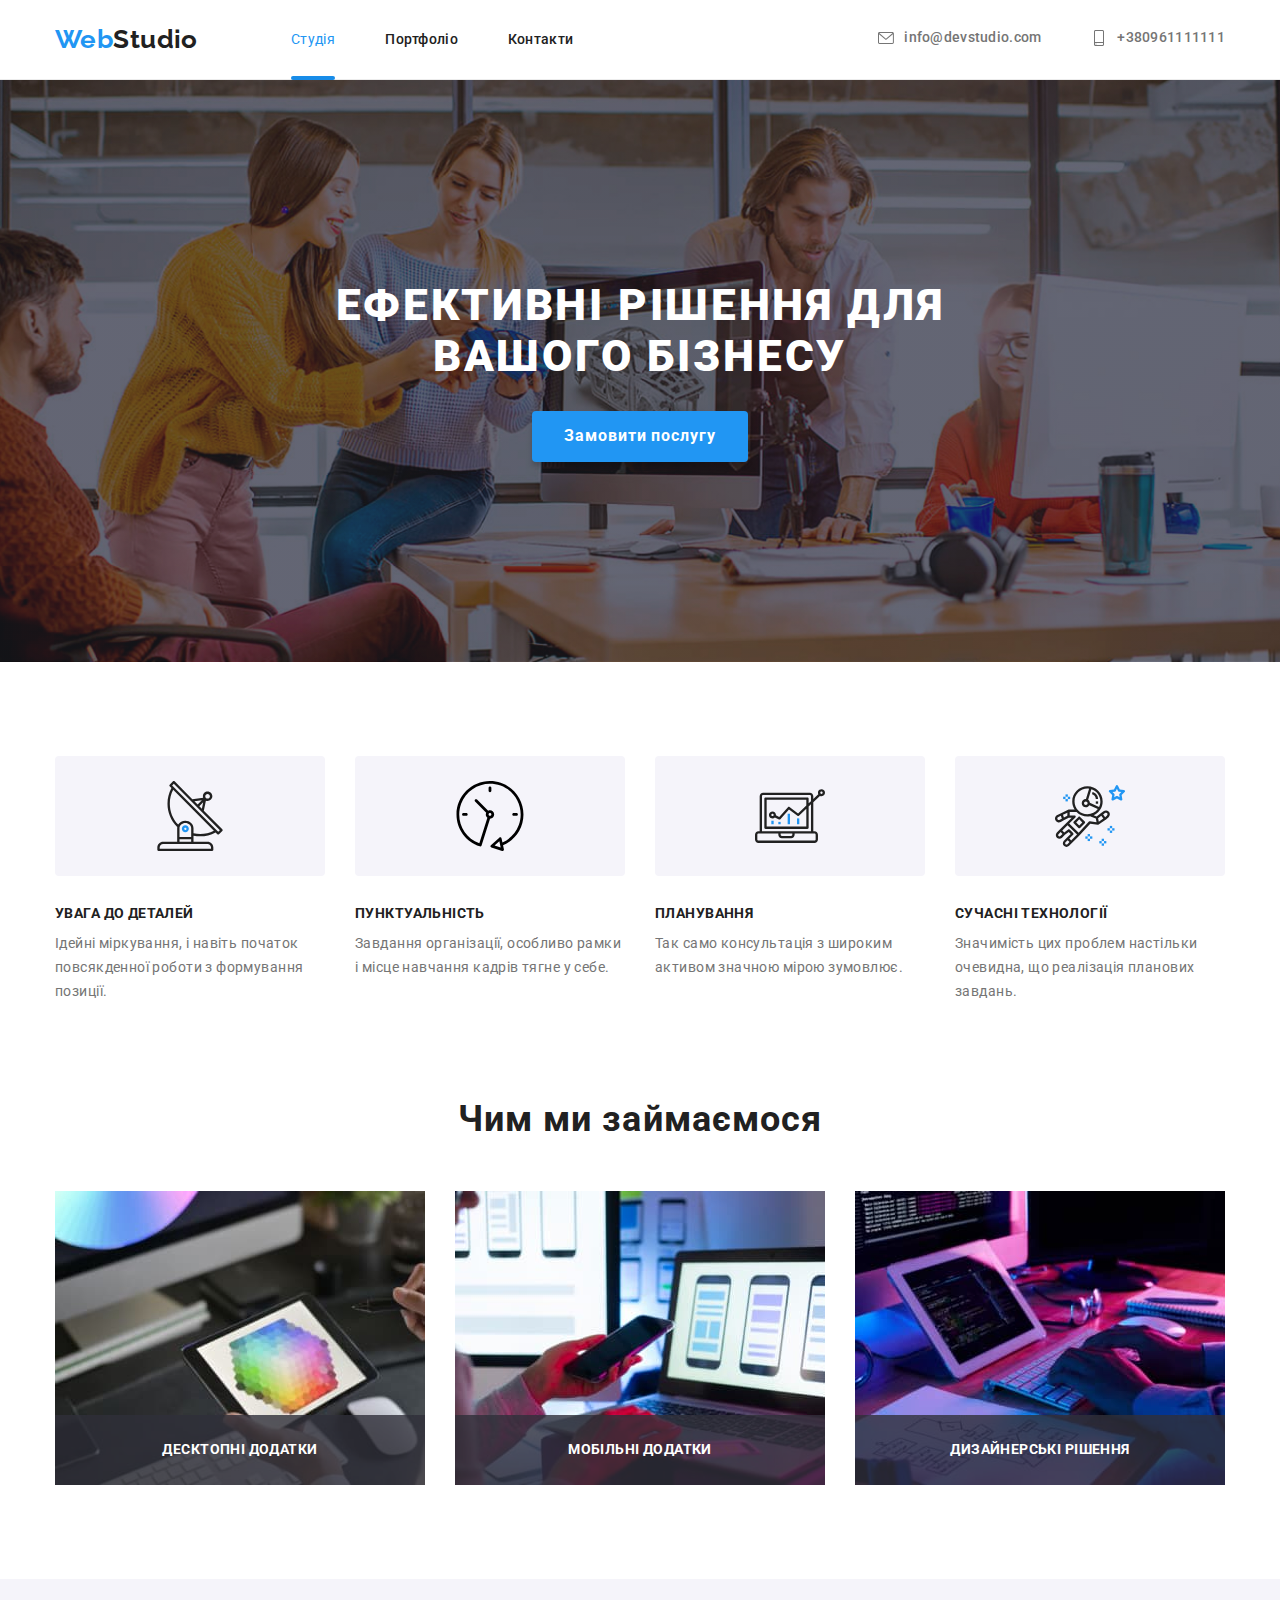
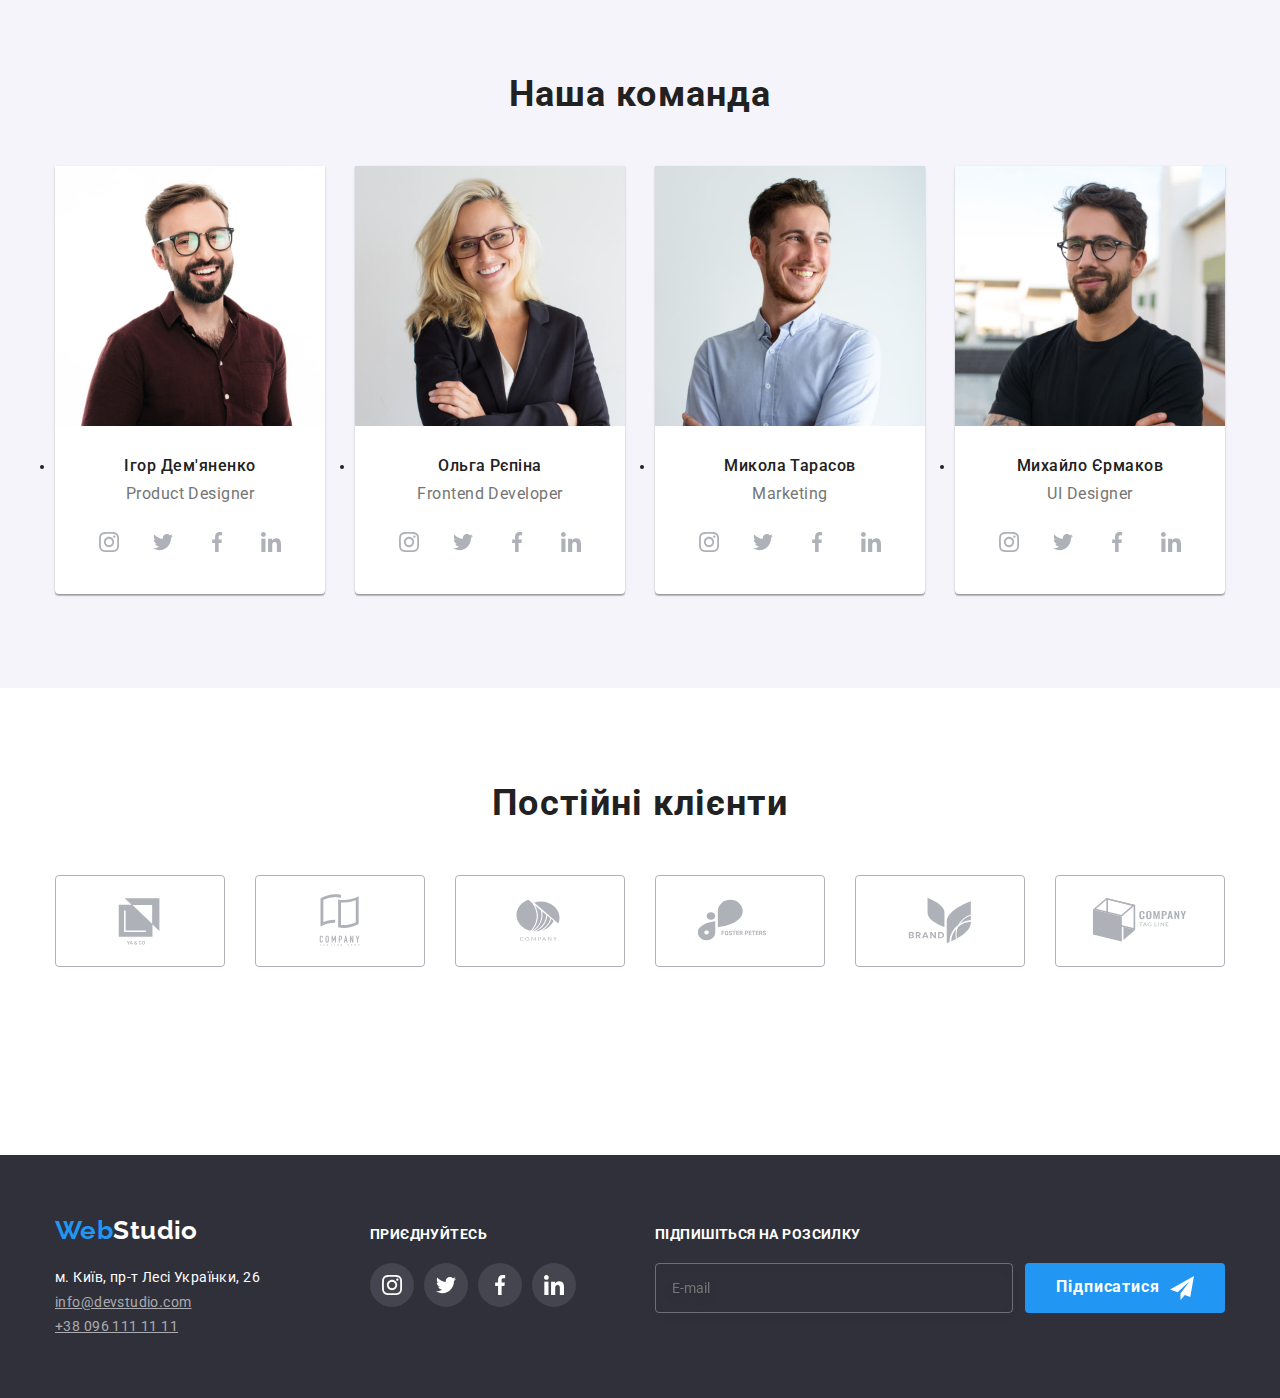
==== commit 0701a5b0: "changed common" ====
--- a/index.html
+++ b/index.html
@@ -26,8 +26,7 @@
         <ul class="navigation__list list">
           <li class="navigation__item">
             <div class="navigation__thumb">
-              <a class="navigation__link--current" href="./index.html" class="link navigation__link"><span
-                  class="header__line">Студія</span></a>
+              <a class="link navigation__link--current" href="./index.html"><span class="header__line">Студія</span></a>
             </div>
           </li>
           <li class="navigation__item">
--- a/css/main.min.css
+++ b/css/main.min.css
@@ -1 +1 @@
-body{-webkit-box-sizing:border-box;box-sizing:border-box;margin:0;font-family:"Roboto",sans-serif;font-size:14px;letter-spacing:.03em;color:#212121;background-color:#fff}.container{width:1200px;margin-right:auto;margin-left:auto;padding-right:15px;padding-left:15px}img{display:block;max-width:100%;height:auto}.link:hover,.link:focus{color:#2196f3;-webkit-transition:color 250ms cubic-bezier(0.4, 0, 0.2, 1);transition:color 250ms cubic-bezier(0.4, 0, 0.2, 1)}.section-title{margin:0;padding:0;text-align:center;font-weight:700;font-size:36px;line-height:1.2;letter-spacing:.03em;color:#212121}.section{padding-top:94px;padding-bottom:94px}*,*::before,*::after{-webkit-box-sizing:inherit;box-sizing:inherit}h1,h2,h3,h4,h5,h6,p,ul{margin:0}.list{padding:0px;margin:0px;list-style:none}.link{text-decoration:none}.visually-hidden{position:absolute;white-space:nowrap;width:1px;height:1px;overflow:hidden;border:0;padding:0;clip:rect(0 0 0 0);-webkit-clip-path:inset(50%);clip-path:inset(50%);margin:-1px}.logo{display:-webkit-inline-box;display:-ms-inline-flexbox;display:inline-flex;font-family:"Raleway",sans-serif;font-weight:700;font-size:26px;line-height:1.2;text-decoration:none;color:#2196f3}.page-header{padding-top:24px;padding-bottom:24px;border:1px solid #ececec;border-width:0 0 1px 0}.page-header__logo-blue{color:#2196f3}.page-header__logo{margin-right:93px;font-family:"Raleway",sans-serif;font-weight:700;font-size:26px;line-height:1.2;text-decoration:none;color:#212121}.page-header__logo-blue{color:#2196f3}.navigation{display:-webkit-box;display:-ms-flexbox;display:flex;-webkit-box-align:center;-ms-flex-align:center;align-items:center}.nav{display:-webkit-box;display:-ms-flexbox;display:flex}.navigation__list{display:-webkit-box;display:-ms-flexbox;display:flex;padding:0px;margin:0px;list-style:none;gap:50px}.navigation__link{font-weight:500;font-size:14px;line-height:1.14;letter-spacing:.02em;color:#212121;-webkit-transition:color 250ms cubic-bezier(0.4, 0, 0.2, 1);transition:color 250ms cubic-bezier(0.4, 0, 0.2, 1)}.navigation__link:hover,.navigation__link:focus{color:#2196f3}.navigation__link--current{color:#2196f3}.header__line::after{content:" ";position:absolute;width:100%;height:4px;left:0;bottom:-33px;background-color:#188ce8;border-radius:2px}.navigation__thumb{position:relative}.contact__list{display:-webkit-box;display:-ms-flexbox;display:flex;-webkit-box-align:center;-ms-flex-align:center;align-items:center;margin-left:auto;list-style:none;gap:50px}.contact__link{display:-webkit-inline-box;display:-ms-inline-flexbox;display:inline-flex;-webkit-box-align:center;-ms-flex-align:center;align-items:center;font-weight:500;line-height:1.1;letter-spacing:.02em;text-decoration:none;color:#757575;fill:#757575;-webkit-transition:color 250ms cubic-bezier(0.4, 0, 0.2, 1),fill 250ms cubic-bezier(0.4, 0, 0.2, 1);transition:color 250ms cubic-bezier(0.4, 0, 0.2, 1),fill 250ms cubic-bezier(0.4, 0, 0.2, 1)}.contact__link:hover,.contact__link:focus{color:#2196f3;fill:#2196f3}.contact__icon{margin-right:10px}.hero{padding-top:200px;padding-bottom:200px;text-align:center;background:#2f303a;background-image:-webkit-gradient(linear, left top, left bottom, from(rgba(47, 48, 58, 0.4)), to(rgba(47, 48, 58, 0.4))),url(../img/hero-description-bg.img.jpg);background-image:linear-gradient(rgba(47, 48, 58, 0.4), rgba(47, 48, 58, 0.4)),url(../img/hero-description-bg.img.jpg);background-size:cover;background-position:center}.hero__container{display:block}.hero__title{margin:0;font-weight:900;font-size:44px;line-height:calc 60/44;text-align:center;letter-spacing:.06em;text-transform:uppercase;color:#fff}.hero-button{margin:0 auto;margin-top:30px;padding:10px 32px;font-family:inherit;cursor:pointer;font-weight:700;font-size:16px;line-height:1.9;letter-spacing:.06em;color:#fff;background-color:#2196f3;-webkit-box-shadow:0px 4px 4px rgba(0,0,0,.15);box-shadow:0px 4px 4px rgba(0,0,0,.15);border:0px;border-radius:4px;-webkit-transition:background-color 250ms cubic-bezier(0.4, 0, 0.2, 1);transition:background-color 250ms cubic-bezier(0.4, 0, 0.2, 1)}.hero-button:hover,.hero-button:focus{background:#188ce8;-webkit-box-shadow:0px 4px 4px rgba(0,0,0,.15);box-shadow:0px 4px 4px rgba(0,0,0,.15);border-radius:4px}.backdrop{position:fixed;top:0;left:0;width:100%;height:100%;background-color:rgba(0,0,0,.2);opacity:1;-webkit-transition:opacity 250ms cubic-bezier(0.4, 0, 0.2, 1);transition:opacity 250ms cubic-bezier(0.4, 0, 0.2, 1)}.backdrop.is-hidden{opacity:0;pointer-events:none}.backdrop.is-hidden.modal{-webkit-transform:translate(-50%, -50%) scale(1.1);transform:translate(-50%, -50%) scale(1.1);opacity:0}.modal{position:absolute;height:581px;width:528px;left:50%;top:50%;padding:40px;background-color:#fff;-webkit-box-shadow:0px 1px 3px rgba(0,0,0,.12),0px 1px 1px rgba(0,0,0,.14),0px 2px 1px rgba(0,0,0,.2);box-shadow:0px 1px 3px rgba(0,0,0,.12),0px 1px 1px rgba(0,0,0,.14),0px 2px 1px rgba(0,0,0,.2);border-radius:4px;-webkit-transform:translate(-50%, -50%) scale(1);transform:translate(-50%, -50%) scale(1);opacity:1;-webkit-transition:scale 250ms cubic-bezier(0.4, 0, 0.2, 1),opacity 250ms cubic-bezier(0.4, 0, 0.2, 1),-webkit-transform 250ms cubic-bezier(0.4, 0, 0.2, 1);transition:scale 250ms cubic-bezier(0.4, 0, 0.2, 1),opacity 250ms cubic-bezier(0.4, 0, 0.2, 1),-webkit-transform 250ms cubic-bezier(0.4, 0, 0.2, 1);transition:transform 250ms cubic-bezier(0.4, 0, 0.2, 1),scale 250ms cubic-bezier(0.4, 0, 0.2, 1),opacity 250ms cubic-bezier(0.4, 0, 0.2, 1);transition:transform 250ms cubic-bezier(0.4, 0, 0.2, 1),scale 250ms cubic-bezier(0.4, 0, 0.2, 1),opacity 250ms cubic-bezier(0.4, 0, 0.2, 1),-webkit-transform 250ms cubic-bezier(0.4, 0, 0.2, 1)}.modal__close-button{display:-webkit-box;display:-ms-flexbox;display:flex;-webkit-box-pack:center;-ms-flex-pack:center;justify-content:center;-webkit-box-align:center;-ms-flex-align:center;align-items:center;position:absolute;top:8px;right:8px;width:30px;height:30px;border-radius:50%;border:1px solid rgba(0,0,0,.1);background-color:#fff;-webkit-transition:fill 250ms cubic-bezier(0.4, 0, 0.2, 1);transition:fill 250ms cubic-bezier(0.4, 0, 0.2, 1)}.modal__close-button:hover,.modal__close-button:focus{fill:#2196f3}.modal__submit-button{display:block;margin:0 auto;width:200px;height:50px;font-weight:700;font-size:16px;line-height:1.8;letter-spacing:.06em;background-color:#2196f3;color:#fff;border:none;-webkit-box-shadow:0px 4px 4px rgba(0,0,0,.15);box-shadow:0px 4px 4px rgba(0,0,0,.15);border-radius:4px;cursor:pointer;-webkit-transition:background-color 250ms cubic-bezier(0.4, 0, 0.2, 1);transition:background-color 250ms cubic-bezier(0.4, 0, 0.2, 1)}.modal__submit-button:focus,.modal__submit-button:hover{background-color:#188ce8}.form__title{margin-top:0;margin-bottom:12px;font-weight:700;font-size:20px;line-height:1.1;text-align:center;color:#212121}.form__field{display:-webkit-box;display:-ms-flexbox;display:flex;position:relative;-webkit-box-orient:vertical;-webkit-box-direction:normal;-ms-flex-direction:column;flex-direction:column;margin-bottom:10px}form p{margin-top:0;margin-bottom:12px;font-weight:700;font-size:20px;line-height:1.1;text-align:center;color:#212121}.form__input{margin:0;padding:0;height:40px;border:1px solid rgba(33,33,33,.2);border-radius:4px;padding-left:40px;-webkit-transition:border-color 250ms cubic-bezier(0.4, 0, 0.2, 1),fill 250ms cubic-bezier(0.4, 0, 0.2, 1);transition:border-color 250ms cubic-bezier(0.4, 0, 0.2, 1),fill 250ms cubic-bezier(0.4, 0, 0.2, 1)}.form__input:focus-visible,.form__input:hover{outline:none;border-color:#2196f3}.form__input:focus~.form__icon,.form__input:hover~.form__icon{fill:#2196f3}.form__icon{position:absolute;left:13px;top:50%;fill:#212121}.form__field label{padding-bottom:4px}.form__label{font-weight:400;font-size:12px;line-height:1.2;letter-spacing:.01em;color:#757575}.form__feedback{height:120px;padding:12px 16px;border:1px solid rgba(33,33,33,.2);border-radius:4px;resize:none;-webkit-transition:border-color 250ms cubic-bezier(0.4, 0, 0.2, 1);transition:border-color 250ms cubic-bezier(0.4, 0, 0.2, 1)}.form__feedback:focus,.form__feedback:hover{outline:none;border-color:#2196f3}.form__checkbox-field{display:-webkit-box;display:-ms-flexbox;display:flex;-webkit-box-align:center;-ms-flex-align:center;align-items:center;margin-bottom:30px}.form__checkbox-input{position:absolute;white-space:nowrap;width:1px;height:1px;overflow:hidden;border:0;padding:0;clip:rect(0 0 0 0);-webkit-clip-path:inset(50%);clip-path:inset(50%);margin:-1px}.form__custom-checkbox{display:-webkit-inline-box;display:-ms-inline-flexbox;display:inline-flex;-ms-flex-item-align:center;align-self:center;-webkit-box-pack:center;-ms-flex-pack:center;justify-content:center;width:16px;height:15px;margin-left:10px;margin-right:10px;border:2px solid #212121}.form__checkbox-icon{display:block;-ms-flex-item-align:center;align-self:center;-webkit-box-pack:center;-ms-flex-pack:center;justify-content:center;opacity:0;border:2px solid #212121;border-radius:2px}.form__checkbox-input:checked+.form__custom-checkbox{background-color:#2196f3;border:1px solid #2196f3}.form__checkbox-input:checked+.form__custom-checkbox .form__checkbox-icon{opacity:1;fill:#757575}.form__checkbox-link{text-decoration:underline;line-height:1.7;margin-left:5px;color:#2196f3}.description{padding-bottom:0px}.description__list{display:-webkit-box;display:-ms-flexbox;display:flex;-webkit-box-pack:center;-ms-flex-pack:center;justify-content:center;list-style:none;gap:30px}.description__item{-ms-flex-preferred-size:calc((100% - 90px)/4);flex-basis:calc((100% - 90px)/4)}.description__icon{width:270px;height:120px;display:-webkit-box;display:-ms-flexbox;display:flex;-webkit-box-pack:center;-ms-flex-pack:center;justify-content:center;-webkit-box-align:center;-ms-flex-align:center;align-items:center;margin-bottom:30px;border-radius:4px;background-color:#f5f4fa}.description__title{color:#212121;font-size:14px;line-height:1.14;letter-spacing:.03em;text-transform:uppercase}.description__task{margin-top:10px;margin-bottom:0px;font-weight:400;font-size:14px;line-height:1.71;letter-spacing:.03em;color:#757575}.developments__list{display:-webkit-box;display:-ms-flexbox;display:flex;-webkit-box-pack:center;-ms-flex-pack:center;justify-content:center;list-style:none;gap:30px}.developments__title{margin:0 0 50px 0;font-weight:700;font-size:36px;line-height:1.2;text-align:center;color:#212121}.developments__item{position:relative}.developments__overlay{position:absolute;display:-webkit-box;display:-ms-flexbox;display:flex;-webkit-box-pack:center;-ms-flex-pack:center;justify-content:center;-webkit-box-align:center;-ms-flex-align:center;align-items:center;width:100%;height:70px;left:0;bottom:0;background-color:rgba(47,48,58,.8)}.developments__text{margin:0;padding:0;font-weight:700;line-height:1.1;text-transform:uppercase;color:#fff}.team{background:#f5f4fa}.team__list{display:-webkit-box;display:-ms-flexbox;display:flex;-webkit-box-pack:center;-ms-flex-pack:center;justify-content:center;gap:30px;margin:0;padding:0}.team__title{margin:0;margin-bottom:50px;font-weight:700;font-size:36px;line-height:1.2;text-align:center;color:#212121}.team__name{color:#212121;line-height:1.2;text-align:center;font-weight:500;font-size:16px;letter-spacing:.03em;margin-bottom:10px}.team__item{background-color:#fff;-webkit-box-shadow:0px 1px 3px rgba(0,0,0,.12),0px 1px 1px rgba(0,0,0,.14),0px 2px 1px rgba(0,0,0,.2);box-shadow:0px 1px 3px rgba(0,0,0,.12),0px 1px 1px rgba(0,0,0,.14),0px 2px 1px rgba(0,0,0,.2);border-radius:0px 0px 4px 4px}.team__list .team__social-item:last-child{margin-right:0}.team__social-item{display:-webkit-box;display:-ms-flexbox;display:flex;-webkit-box-pack:center;-ms-flex-pack:center;justify-content:center;-webkit-box-align:center;-ms-flex-align:center;align-items:center;width:44px;height:44px;fill:#afb1b8}.team__social-item:hover,.team__social-item:focus{background-color:#188ce8;border-radius:50%;fill:#fff}.team__content{padding:30px 15px}.team__social-list{margin-top:16px;display:-webkit-box;display:-ms-flexbox;display:flex;-webkit-box-pack:center;-ms-flex-pack:center;justify-content:center;-webkit-box-align:center;-ms-flex-align:center;align-items:center;gap:10px}.team__icon{display:-webkit-box;display:-ms-flexbox;display:flex;-webkit-box-pack:center;-ms-flex-pack:center;justify-content:center;-webkit-box-align:center;-ms-flex-align:center;align-items:center;width:100%;height:100%;fill:#afb1b8}.team__container .team__item{display:-webkit-box;display:-ms-flexbox;display:flex;-webkit-box-pack:justify;-ms-flex-pack:justify;justify-content:space-between;margin:0 auto}.team__position{font-weight:400;font-size:16px;line-height:1.18;text-align:center;letter-spacing:.03em;color:#757575}.clients{-webkit-box-orient:vertical;-webkit-box-direction:normal;-ms-flex-direction:column;flex-direction:column}.clients__icons{margin-top:50px;display:-webkit-box;display:-ms-flexbox;display:flex;-webkit-box-pack:justify;-ms-flex-pack:justify;justify-content:space-between;-webkit-box-pack:center;-ms-flex-pack:center;justify-content:center;gap:30px;margin:0;margin-bottom:94px;padding:0}.clients__title{margin-bottom:50px}.clients__link{width:100%;height:100%;display:-webkit-box;display:-ms-flexbox;display:flex;-webkit-box-pack:center;-ms-flex-pack:center;justify-content:center;-webkit-box-align:center;-ms-flex-align:center;align-items:center;border:1px solid #afb1b8;border-radius:4px;fill:#afb1b8;-webkit-transition:border 250ms cubic-bezier(0.4, 0, 0.2, 1),fill 250ms cubic-bezier(0.4, 0, 0.2, 1);transition:border 250ms cubic-bezier(0.4, 0, 0.2, 1),fill 250ms cubic-bezier(0.4, 0, 0.2, 1)}.clients__link:hover,.clients__link:focus{border:1px solid #2196f3;fill:#2196f3}.clients__icons .clients__item{width:170px;height:92px}.clients__icons .clients__item:last-child{margin-right:0}.footer__studio{color:#fff}.footer__logo{display:block;margin-bottom:20px;font-family:"Raleway",sans-serif;font-weight:700;font-size:26px;line-height:1.2;text-decoration:none;color:#2196f3;margin-right:93px;font-family:"Raleway",sans-serif;font-weight:700;font-size:26px;line-height:1.2;text-decoration:none;color:#212121}.footer{padding-top:60px;padding-bottom:60px;background-color:#2f303a}.footer__container{display:-webkit-box;display:-ms-flexbox;display:flex;-webkit-box-pack:justify;-ms-flex-pack:justify;justify-content:space-between;-webkit-box-align:baseline;-ms-flex-align:baseline;align-items:baseline}.address{font-style:normal;gap:9px}.address__link{line-height:1.7;font-size:14px;letter-spacing:.03em;text-decoration:none;color:rgba(255,255,255,.6);-webkit-transition:color 250ms cubic-bezier(0.4, 0, 0.2, 1);transition:color 250ms cubic-bezier(0.4, 0, 0.2, 1)}.address__link:hover,.address__link:focus{color:#2196f3}.address__link--color-white{color:#fff}.adress__contact{font-style:normal;font-size:14px;line-height:1.7142857143;letter-spacing:.03em;color:rgba(255,255,255,.6)}.adress__contact:hover,.adress__contact:focus{color:#2196f3}.join{display:-webkit-box;display:-ms-flexbox;display:flex;-webkit-box-orient:vertical;-webkit-box-direction:normal;-ms-flex-direction:column;flex-direction:column;-webkit-box-align:baseline;-ms-flex-align:baseline;align-items:baseline;margin-left:70px}.join__title{margin:0;text-align:start;font-style:normal;font-weight:700;font-size:14px;line-height:1.1;letter-spacing:.03em;text-transform:uppercase;color:#fff}.join__list{display:-webkit-box;display:-ms-flexbox;display:flex;gap:10px;margin-top:20px}.join__social{display:-webkit-box;display:-ms-flexbox;display:flex;-webkit-box-pack:center;-ms-flex-pack:center;justify-content:center;-webkit-box-align:center;-ms-flex-align:center;align-items:center;width:44px;height:44px;fill:#fff;background-color:#44454e;border-radius:50%;-webkit-transition:background-color 250ms cubic-bezier(0.4, 0, 0.2, 1);transition:background-color 250ms cubic-bezier(0.4, 0, 0.2, 1);background-color:#44454e;border-radius:50%}.join__social:hover,.join__social:focus{background-color:#2196f3}.subscribe{display:-webkit-box;display:-ms-flexbox;display:flex;-webkit-box-orient:vertical;-webkit-box-direction:normal;-ms-flex-direction:column;flex-direction:column;-webkit-box-align:baseline;-ms-flex-align:baseline;align-items:baseline;margin-left:70px}.subscribe__form{display:-webkit-box;display:-ms-flexbox;display:flex;-webkit-box-align:center;-ms-flex-align:center;align-items:center}.subscribe__label{display:inline-block;margin-bottom:20px;text-align:start;font-weight:700;line-height:1.1;text-transform:uppercase;color:#fff}.subscribe__input{width:358px;height:50px;margin-right:12px;background-color:rgba(0,0,0,0);border:1px solid rgba(255,255,255,.3);border-radius:4px;padding-left:16px;color:#fff;-webkit-filter:drop-shadow(0px 4px 4px rgba(0, 0, 0, 0.15));filter:drop-shadow(0px 4px 4px rgba(0, 0, 0, 0.15))}.subscribe__input:focus-visible,.subscribe__input:hover{border-color:rgba(255,255,255,.3);outline:none;-webkit-transition:border-color 250ms cubic-bezier(0.4, 0, 0.2, 1);transition:border-color 250ms cubic-bezier(0.4, 0, 0.2, 1);border-color:#ececec}.subscribe__button{display:-webkit-box;display:-ms-flexbox;display:flex;-webkit-box-align:center;-ms-flex-align:center;align-items:center;-webkit-box-pack:center;-ms-flex-pack:center;justify-content:center;width:200px;height:50px;border:none;border-radius:4px;font-weight:700;font-size:16px;line-height:1.8;letter-spacing:.06em;background-color:#2196f3;color:#fff}.subscribe__icon{display:inline-block;fill:#fff;margin-left:10px}.filters-container{display:block}.project__list{margin:0;display:-webkit-box;display:-ms-flexbox;display:flex;-ms-flex-wrap:wrap;flex-wrap:wrap;-webkit-box-pack:center;-ms-flex-pack:center;justify-content:center;list-style:none;gap:30px}.project__item{-ms-flex-preferred-size:calc((100% - 60px)/3);flex-basis:calc((100% - 60px)/3);-webkit-transition:-webkit-box-shadow 250ms cubic-bezier(0.4, 0, 0.2, 1);transition:-webkit-box-shadow 250ms cubic-bezier(0.4, 0, 0.2, 1);transition:box-shadow 250ms cubic-bezier(0.4, 0, 0.2, 1);transition:box-shadow 250ms cubic-bezier(0.4, 0, 0.2, 1), -webkit-box-shadow 250ms cubic-bezier(0.4, 0, 0.2, 1)}.project__list a:hover,.project__list a:focus{display:block;-webkit-box-shadow:0px 1px 1px rgba(0,0,0,.12),0px 4px 4px rgba(0,0,0,.06),1px 4px 6px rgba(0,0,0,.16);box-shadow:0px 1px 1px rgba(0,0,0,.12),0px 4px 4px rgba(0,0,0,.06),1px 4px 6px rgba(0,0,0,.16)}.project__content p{margin-left:0}.project__link{text-decoration:none;color:#212121}.project__content{padding:20px 15px;border-left:1px solid #ececec;border-right:1px solid #ececec;border-bottom:1px solid #ececec}.project__caption{margin:0px;font-weight:700;font-size:18px;line-height:2;letter-spacing:.06em;color:#212121}.project__type{margin-top:4px;margin-bottom:0px;font-weight:400;font-size:16px;line-height:1.8;color:#757575;letter-spacing:.03em}.project__thumb{position:relative;overflow:hidden}.project__text{display:-webkit-box;display:-ms-flexbox;display:flex;padding:63px 24px;position:absolute;width:100%;height:100%;left:0;top:0;background-color:rgba(33,150,243,.9);-webkit-transform:translateY(100%);transform:translateY(100%);-webkit-transition:-webkit-transform 250ms cubic-bezier(0.4, 0, 0.2, 1);transition:-webkit-transform 250ms cubic-bezier(0.4, 0, 0.2, 1);transition:transform 250ms cubic-bezier(0.4, 0, 0.2, 1);transition:transform 250ms cubic-bezier(0.4, 0, 0.2, 1), -webkit-transform 250ms cubic-bezier(0.4, 0, 0.2, 1);font-size:18px;line-height:1.6;letter-spacing:.03em;color:#fff}.project__item:hover .project__text,.project__item:focus .project__text{-webkit-transform:translateY(0%);transform:translateY(0%)}.filters{list-style:none;display:-webkit-box;display:-ms-flexbox;display:flex;-webkit-box-pack:center;-ms-flex-pack:center;justify-content:center;padding-left:0px;margin-bottom:50px;margin-top:0px;gap:8px}.filters__button{text-align:center;padding:6px 22px;border:0px;border-radius:4px;font-family:inherit;font-weight:500;font-size:16px;line-height:1.6;cursor:pointer;background-color:#f5f4fa;color:#212121;-webkit-transition:background-color 250ms cubic-bezier(0.4, 0, 0.2, 1),color 250ms cubic-bezier(0.4, 0, 0.2, 1),-webkit-box-shadow 250ms cubic-bezier(0.4, 0, 0.2, 1);transition:background-color 250ms cubic-bezier(0.4, 0, 0.2, 1),color 250ms cubic-bezier(0.4, 0, 0.2, 1),-webkit-box-shadow 250ms cubic-bezier(0.4, 0, 0.2, 1);transition:background-color 250ms cubic-bezier(0.4, 0, 0.2, 1),color 250ms cubic-bezier(0.4, 0, 0.2, 1),box-shadow 250ms cubic-bezier(0.4, 0, 0.2, 1);transition:background-color 250ms cubic-bezier(0.4, 0, 0.2, 1),color 250ms cubic-bezier(0.4, 0, 0.2, 1),box-shadow 250ms cubic-bezier(0.4, 0, 0.2, 1),-webkit-box-shadow 250ms cubic-bezier(0.4, 0, 0.2, 1)}.filters__button:hover,.filters__button:focus{background-color:#2196f3;color:#fff;-webkit-box-shadow:0px 3px 1px rgba(0,0,0,.1),0px 1px 2px rgba(0,0,0,.08),0px 2px 2px rgba(0,0,0,.12);box-shadow:0px 3px 1px rgba(0,0,0,.1),0px 1px 2px rgba(0,0,0,.08),0px 2px 2px rgba(0,0,0,.12)}/*# sourceMappingURL=main.min.css.map */+body{-webkit-box-sizing:border-box;box-sizing:border-box;margin:0;font-family:"Roboto",sans-serif;font-size:14px;letter-spacing:.03em;color:#212121;background-color:#fff}.container{width:1200px;margin-right:auto;margin-left:auto;padding-right:15px;padding-left:15px}img{display:block;max-width:100%;height:auto}.link{text-decoration:none}.link:hover,.link:focus{color:#2196f3;-webkit-transition:color 250ms cubic-bezier(0.4, 0, 0.2, 1);transition:color 250ms cubic-bezier(0.4, 0, 0.2, 1)}.section-title{margin:0;padding:0;text-align:center;font-weight:700;font-size:36px;line-height:1.2;letter-spacing:.03em;color:#212121}.section{padding-top:94px;padding-bottom:94px}*,*::before,*::after{-webkit-box-sizing:inherit;box-sizing:inherit}h1,h2,h3,h4,h5,h6,p,ul{margin:0}.list{padding:0px;margin:0px;list-style:none}.visually-hidden{position:absolute;white-space:nowrap;width:1px;height:1px;overflow:hidden;border:0;padding:0;clip:rect(0 0 0 0);-webkit-clip-path:inset(50%);clip-path:inset(50%);margin:-1px}.logo{display:-webkit-inline-box;display:-ms-inline-flexbox;display:inline-flex;font-family:"Raleway",sans-serif;font-weight:700;font-size:26px;line-height:1.2;text-decoration:none;color:#2196f3}.page-header{padding-top:24px;padding-bottom:24px;border:1px solid #ececec;border-width:0 0 1px 0}.page-header__logo-blue{color:#2196f3}.page-header__logo{margin-right:93px;font-family:"Raleway",sans-serif;font-weight:700;font-size:26px;line-height:1.2;text-decoration:none;color:#212121}.page-header__logo-blue{color:#2196f3}.navigation{display:-webkit-box;display:-ms-flexbox;display:flex;-webkit-box-align:center;-ms-flex-align:center;align-items:center}.nav{display:-webkit-box;display:-ms-flexbox;display:flex}.navigation__list{display:-webkit-box;display:-ms-flexbox;display:flex;padding:0px;margin:0px;list-style:none;gap:50px}.navigation__link{font-weight:500;font-size:14px;line-height:1.14;letter-spacing:.02em;color:#212121;-webkit-transition:color 250ms cubic-bezier(0.4, 0, 0.2, 1);transition:color 250ms cubic-bezier(0.4, 0, 0.2, 1)}.navigation__link:hover,.navigation__link:focus{color:#2196f3}.navigation__link--current{color:#2196f3}.header__line::after{content:" ";position:absolute;width:100%;height:4px;left:0;bottom:-33px;background-color:#188ce8;border-radius:2px}.navigation__thumb{position:relative}.contact__list{display:-webkit-box;display:-ms-flexbox;display:flex;-webkit-box-align:center;-ms-flex-align:center;align-items:center;margin-left:auto;list-style:none;gap:50px}.contact__link{display:-webkit-inline-box;display:-ms-inline-flexbox;display:inline-flex;-webkit-box-align:center;-ms-flex-align:center;align-items:center;font-weight:500;line-height:1.1;letter-spacing:.02em;text-decoration:none;color:#757575;fill:#757575;-webkit-transition:color 250ms cubic-bezier(0.4, 0, 0.2, 1),fill 250ms cubic-bezier(0.4, 0, 0.2, 1);transition:color 250ms cubic-bezier(0.4, 0, 0.2, 1),fill 250ms cubic-bezier(0.4, 0, 0.2, 1)}.contact__link:hover,.contact__link:focus{color:#2196f3;fill:#2196f3}.contact__icon{margin-right:10px}.hero{padding-top:200px;padding-bottom:200px;text-align:center;background:#2f303a;background-image:-webkit-gradient(linear, left top, left bottom, from(rgba(47, 48, 58, 0.4)), to(rgba(47, 48, 58, 0.4))),url(../img/hero-description-bg.img.jpg);background-image:linear-gradient(rgba(47, 48, 58, 0.4), rgba(47, 48, 58, 0.4)),url(../img/hero-description-bg.img.jpg);background-size:cover;background-position:center}.hero__container{display:block}.hero__title{margin:0;font-weight:900;font-size:44px;line-height:calc 60/44;text-align:center;letter-spacing:.06em;text-transform:uppercase;color:#fff}.hero-button{margin:0 auto;margin-top:30px;padding:10px 32px;font-family:inherit;cursor:pointer;font-weight:700;font-size:16px;line-height:1.9;letter-spacing:.06em;color:#fff;background-color:#2196f3;-webkit-box-shadow:0px 4px 4px rgba(0,0,0,.15);box-shadow:0px 4px 4px rgba(0,0,0,.15);border:0px;border-radius:4px;-webkit-transition:background-color 250ms cubic-bezier(0.4, 0, 0.2, 1);transition:background-color 250ms cubic-bezier(0.4, 0, 0.2, 1)}.hero-button:hover,.hero-button:focus{background:#188ce8;-webkit-box-shadow:0px 4px 4px rgba(0,0,0,.15);box-shadow:0px 4px 4px rgba(0,0,0,.15);border-radius:4px}.backdrop{position:fixed;top:0;left:0;width:100%;height:100%;background-color:rgba(0,0,0,.2);opacity:1;-webkit-transition:opacity 250ms cubic-bezier(0.4, 0, 0.2, 1);transition:opacity 250ms cubic-bezier(0.4, 0, 0.2, 1)}.backdrop.is-hidden{opacity:0;pointer-events:none}.backdrop.is-hidden.modal{-webkit-transform:translate(-50%, -50%) scale(1.1);transform:translate(-50%, -50%) scale(1.1);opacity:0}.modal{position:absolute;height:581px;width:528px;left:50%;top:50%;padding:40px;background-color:#fff;-webkit-box-shadow:0px 1px 3px rgba(0,0,0,.12),0px 1px 1px rgba(0,0,0,.14),0px 2px 1px rgba(0,0,0,.2);box-shadow:0px 1px 3px rgba(0,0,0,.12),0px 1px 1px rgba(0,0,0,.14),0px 2px 1px rgba(0,0,0,.2);border-radius:4px;-webkit-transform:translate(-50%, -50%) scale(1);transform:translate(-50%, -50%) scale(1);opacity:1;-webkit-transition:scale 250ms cubic-bezier(0.4, 0, 0.2, 1),opacity 250ms cubic-bezier(0.4, 0, 0.2, 1),-webkit-transform 250ms cubic-bezier(0.4, 0, 0.2, 1);transition:scale 250ms cubic-bezier(0.4, 0, 0.2, 1),opacity 250ms cubic-bezier(0.4, 0, 0.2, 1),-webkit-transform 250ms cubic-bezier(0.4, 0, 0.2, 1);transition:transform 250ms cubic-bezier(0.4, 0, 0.2, 1),scale 250ms cubic-bezier(0.4, 0, 0.2, 1),opacity 250ms cubic-bezier(0.4, 0, 0.2, 1);transition:transform 250ms cubic-bezier(0.4, 0, 0.2, 1),scale 250ms cubic-bezier(0.4, 0, 0.2, 1),opacity 250ms cubic-bezier(0.4, 0, 0.2, 1),-webkit-transform 250ms cubic-bezier(0.4, 0, 0.2, 1)}.modal__close-button{display:-webkit-box;display:-ms-flexbox;display:flex;-webkit-box-pack:center;-ms-flex-pack:center;justify-content:center;-webkit-box-align:center;-ms-flex-align:center;align-items:center;position:absolute;top:8px;right:8px;width:30px;height:30px;border-radius:50%;border:1px solid rgba(0,0,0,.1);background-color:#fff;-webkit-transition:fill 250ms cubic-bezier(0.4, 0, 0.2, 1);transition:fill 250ms cubic-bezier(0.4, 0, 0.2, 1)}.modal__close-button:hover,.modal__close-button:focus{fill:#2196f3}.modal__submit-button{display:block;margin:0 auto;width:200px;height:50px;font-weight:700;font-size:16px;line-height:1.8;letter-spacing:.06em;background-color:#2196f3;color:#fff;border:none;-webkit-box-shadow:0px 4px 4px rgba(0,0,0,.15);box-shadow:0px 4px 4px rgba(0,0,0,.15);border-radius:4px;cursor:pointer;-webkit-transition:background-color 250ms cubic-bezier(0.4, 0, 0.2, 1);transition:background-color 250ms cubic-bezier(0.4, 0, 0.2, 1)}.modal__submit-button:focus,.modal__submit-button:hover{background-color:#188ce8}.form__title{margin-top:0;margin-bottom:12px;font-weight:700;font-size:20px;line-height:1.1;text-align:center;color:#212121}.form__field{display:-webkit-box;display:-ms-flexbox;display:flex;position:relative;-webkit-box-orient:vertical;-webkit-box-direction:normal;-ms-flex-direction:column;flex-direction:column;margin-bottom:10px}form p{margin-top:0;margin-bottom:12px;font-weight:700;font-size:20px;line-height:1.1;text-align:center;color:#212121}.form__input{margin:0;padding:0;height:40px;border:1px solid rgba(33,33,33,.2);border-radius:4px;padding-left:40px;-webkit-transition:border-color 250ms cubic-bezier(0.4, 0, 0.2, 1),fill 250ms cubic-bezier(0.4, 0, 0.2, 1);transition:border-color 250ms cubic-bezier(0.4, 0, 0.2, 1),fill 250ms cubic-bezier(0.4, 0, 0.2, 1)}.form__input:focus-visible,.form__input:hover{outline:none;border-color:#2196f3}.form__input:focus~.form__icon,.form__input:hover~.form__icon{fill:#2196f3}.form__icon{position:absolute;left:13px;top:50%;fill:#212121}.form__field label{padding-bottom:4px}.form__label{font-weight:400;font-size:12px;line-height:1.2;letter-spacing:.01em;color:#757575}.form__feedback{height:120px;padding:12px 16px;border:1px solid rgba(33,33,33,.2);border-radius:4px;resize:none;-webkit-transition:border-color 250ms cubic-bezier(0.4, 0, 0.2, 1);transition:border-color 250ms cubic-bezier(0.4, 0, 0.2, 1)}.form__feedback:focus,.form__feedback:hover{outline:none;border-color:#2196f3}.form__checkbox-field{display:-webkit-box;display:-ms-flexbox;display:flex;-webkit-box-align:center;-ms-flex-align:center;align-items:center;margin-bottom:30px}.form__checkbox-input{position:absolute;white-space:nowrap;width:1px;height:1px;overflow:hidden;border:0;padding:0;clip:rect(0 0 0 0);-webkit-clip-path:inset(50%);clip-path:inset(50%);margin:-1px}.form__custom-checkbox{display:-webkit-inline-box;display:-ms-inline-flexbox;display:inline-flex;-ms-flex-item-align:center;align-self:center;-webkit-box-pack:center;-ms-flex-pack:center;justify-content:center;width:16px;height:15px;margin-left:10px;margin-right:10px;border:2px solid #212121}.form__checkbox-icon{display:block;-ms-flex-item-align:center;align-self:center;-webkit-box-pack:center;-ms-flex-pack:center;justify-content:center;opacity:0;border:2px solid #212121;border-radius:2px}.form__checkbox-input:checked+.form__custom-checkbox{background-color:#2196f3;border:1px solid #2196f3}.form__checkbox-input:checked+.form__custom-checkbox .form__checkbox-icon{opacity:1;fill:#757575}.form__checkbox-link{text-decoration:underline;line-height:1.7;margin-left:5px;color:#2196f3}.description{padding-bottom:0px}.description__list{display:-webkit-box;display:-ms-flexbox;display:flex;-webkit-box-pack:center;-ms-flex-pack:center;justify-content:center;list-style:none;gap:30px}.description__item{-ms-flex-preferred-size:calc((100% - 90px)/4);flex-basis:calc((100% - 90px)/4)}.description__icon{width:270px;height:120px;display:-webkit-box;display:-ms-flexbox;display:flex;-webkit-box-pack:center;-ms-flex-pack:center;justify-content:center;-webkit-box-align:center;-ms-flex-align:center;align-items:center;margin-bottom:30px;border-radius:4px;background-color:#f5f4fa}.description__title{color:#212121;font-size:14px;line-height:1.14;letter-spacing:.03em;text-transform:uppercase}.description__task{margin-top:10px;margin-bottom:0px;font-weight:400;font-size:14px;line-height:1.71;letter-spacing:.03em;color:#757575}.developments__list{display:-webkit-box;display:-ms-flexbox;display:flex;-webkit-box-pack:center;-ms-flex-pack:center;justify-content:center;list-style:none;gap:30px}.developments__title{margin:0 0 50px 0;font-weight:700;font-size:36px;line-height:1.2;text-align:center;color:#212121}.developments__item{position:relative}.developments__overlay{position:absolute;display:-webkit-box;display:-ms-flexbox;display:flex;-webkit-box-pack:center;-ms-flex-pack:center;justify-content:center;-webkit-box-align:center;-ms-flex-align:center;align-items:center;width:100%;height:70px;left:0;bottom:0;background-color:rgba(47,48,58,.8)}.developments__text{margin:0;padding:0;font-weight:700;line-height:1.1;text-transform:uppercase;color:#fff}.team{background:#f5f4fa}.team__list{display:-webkit-box;display:-ms-flexbox;display:flex;-webkit-box-pack:center;-ms-flex-pack:center;justify-content:center;gap:30px;margin:0;padding:0}.team__title{margin:0;margin-bottom:50px;font-weight:700;font-size:36px;line-height:1.2;text-align:center;color:#212121}.team__name{color:#212121;line-height:1.2;text-align:center;font-weight:500;font-size:16px;letter-spacing:.03em;margin-bottom:10px}.team__item{background-color:#fff;-webkit-box-shadow:0px 1px 3px rgba(0,0,0,.12),0px 1px 1px rgba(0,0,0,.14),0px 2px 1px rgba(0,0,0,.2);box-shadow:0px 1px 3px rgba(0,0,0,.12),0px 1px 1px rgba(0,0,0,.14),0px 2px 1px rgba(0,0,0,.2);border-radius:0px 0px 4px 4px}.team__list .team__social-item:last-child{margin-right:0}.team__social-item{display:-webkit-box;display:-ms-flexbox;display:flex;-webkit-box-pack:center;-ms-flex-pack:center;justify-content:center;-webkit-box-align:center;-ms-flex-align:center;align-items:center;width:44px;height:44px;fill:#afb1b8}.team__social-item:hover,.team__social-item:focus{background-color:#188ce8;border-radius:50%;fill:#fff}.team__content{padding:30px 15px}.team__social-list{margin-top:16px;display:-webkit-box;display:-ms-flexbox;display:flex;-webkit-box-pack:center;-ms-flex-pack:center;justify-content:center;-webkit-box-align:center;-ms-flex-align:center;align-items:center;gap:10px}.team__icon{display:-webkit-box;display:-ms-flexbox;display:flex;-webkit-box-pack:center;-ms-flex-pack:center;justify-content:center;-webkit-box-align:center;-ms-flex-align:center;align-items:center;width:100%;height:100%;fill:#afb1b8}.team__container .team__item{display:-webkit-box;display:-ms-flexbox;display:flex;-webkit-box-pack:justify;-ms-flex-pack:justify;justify-content:space-between;margin:0 auto}.team__position{font-weight:400;font-size:16px;line-height:1.18;text-align:center;letter-spacing:.03em;color:#757575}.clients{-webkit-box-orient:vertical;-webkit-box-direction:normal;-ms-flex-direction:column;flex-direction:column}.clients__icons{margin-top:50px;display:-webkit-box;display:-ms-flexbox;display:flex;-webkit-box-pack:justify;-ms-flex-pack:justify;justify-content:space-between;-webkit-box-pack:center;-ms-flex-pack:center;justify-content:center;gap:30px;margin:0;margin-bottom:94px;padding:0}.clients__title{margin-bottom:50px}.clients__link{width:100%;height:100%;display:-webkit-box;display:-ms-flexbox;display:flex;-webkit-box-pack:center;-ms-flex-pack:center;justify-content:center;-webkit-box-align:center;-ms-flex-align:center;align-items:center;border:1px solid #afb1b8;border-radius:4px;fill:#afb1b8;-webkit-transition:border 250ms cubic-bezier(0.4, 0, 0.2, 1),fill 250ms cubic-bezier(0.4, 0, 0.2, 1);transition:border 250ms cubic-bezier(0.4, 0, 0.2, 1),fill 250ms cubic-bezier(0.4, 0, 0.2, 1)}.clients__link:hover,.clients__link:focus{border:1px solid #2196f3;fill:#2196f3}.clients__icons .clients__item{width:170px;height:92px}.clients__icons .clients__item:last-child{margin-right:0}.footer__studio{color:#fff}.footer__logo{display:block;margin-bottom:20px;font-family:"Raleway",sans-serif;font-weight:700;font-size:26px;line-height:1.2;text-decoration:none;color:#2196f3;margin-right:93px;font-family:"Raleway",sans-serif;font-weight:700;font-size:26px;line-height:1.2;text-decoration:none;color:#212121}.footer{padding-top:60px;padding-bottom:60px;background-color:#2f303a}.footer__container{display:-webkit-box;display:-ms-flexbox;display:flex;-webkit-box-pack:justify;-ms-flex-pack:justify;justify-content:space-between;-webkit-box-align:baseline;-ms-flex-align:baseline;align-items:baseline}.address{font-style:normal;gap:9px}.address__link{line-height:1.7;font-size:14px;letter-spacing:.03em;text-decoration:none;color:rgba(255,255,255,.6);-webkit-transition:color 250ms cubic-bezier(0.4, 0, 0.2, 1);transition:color 250ms cubic-bezier(0.4, 0, 0.2, 1)}.address__link:hover,.address__link:focus{color:#2196f3}.address__link--color-white{color:#fff}.adress__contact{font-style:normal;font-size:14px;line-height:1.7142857143;letter-spacing:.03em;color:rgba(255,255,255,.6)}.adress__contact:hover,.adress__contact:focus{color:#2196f3}.join{display:-webkit-box;display:-ms-flexbox;display:flex;-webkit-box-orient:vertical;-webkit-box-direction:normal;-ms-flex-direction:column;flex-direction:column;-webkit-box-align:baseline;-ms-flex-align:baseline;align-items:baseline;margin-left:70px}.join__title{margin:0;text-align:start;font-style:normal;font-weight:700;font-size:14px;line-height:1.1;letter-spacing:.03em;text-transform:uppercase;color:#fff}.join__list{display:-webkit-box;display:-ms-flexbox;display:flex;gap:10px;margin-top:20px}.join__social{display:-webkit-box;display:-ms-flexbox;display:flex;-webkit-box-pack:center;-ms-flex-pack:center;justify-content:center;-webkit-box-align:center;-ms-flex-align:center;align-items:center;width:44px;height:44px;fill:#fff;background-color:#44454e;border-radius:50%;-webkit-transition:background-color 250ms cubic-bezier(0.4, 0, 0.2, 1);transition:background-color 250ms cubic-bezier(0.4, 0, 0.2, 1);background-color:#44454e;border-radius:50%}.join__social:hover,.join__social:focus{background-color:#2196f3}.subscribe{display:-webkit-box;display:-ms-flexbox;display:flex;-webkit-box-orient:vertical;-webkit-box-direction:normal;-ms-flex-direction:column;flex-direction:column;-webkit-box-align:baseline;-ms-flex-align:baseline;align-items:baseline;margin-left:70px}.subscribe__form{display:-webkit-box;display:-ms-flexbox;display:flex;-webkit-box-align:center;-ms-flex-align:center;align-items:center}.subscribe__label{display:inline-block;margin-bottom:20px;text-align:start;font-weight:700;line-height:1.1;text-transform:uppercase;color:#fff}.subscribe__input{width:358px;height:50px;margin-right:12px;background-color:rgba(0,0,0,0);border:1px solid rgba(255,255,255,.3);border-radius:4px;padding-left:16px;color:#fff;-webkit-filter:drop-shadow(0px 4px 4px rgba(0, 0, 0, 0.15));filter:drop-shadow(0px 4px 4px rgba(0, 0, 0, 0.15))}.subscribe__input:focus-visible,.subscribe__input:hover{border-color:rgba(255,255,255,.3);outline:none;-webkit-transition:border-color 250ms cubic-bezier(0.4, 0, 0.2, 1);transition:border-color 250ms cubic-bezier(0.4, 0, 0.2, 1);border-color:#ececec}.subscribe__button{display:-webkit-box;display:-ms-flexbox;display:flex;-webkit-box-align:center;-ms-flex-align:center;align-items:center;-webkit-box-pack:center;-ms-flex-pack:center;justify-content:center;width:200px;height:50px;border:none;border-radius:4px;font-weight:700;font-size:16px;line-height:1.8;letter-spacing:.06em;background-color:#2196f3;color:#fff}.subscribe__icon{display:inline-block;fill:#fff;margin-left:10px}.filters-container{display:block}.project__list{margin:0;display:-webkit-box;display:-ms-flexbox;display:flex;-ms-flex-wrap:wrap;flex-wrap:wrap;-webkit-box-pack:center;-ms-flex-pack:center;justify-content:center;list-style:none;gap:30px}.project__item{-ms-flex-preferred-size:calc((100% - 60px)/3);flex-basis:calc((100% - 60px)/3);-webkit-transition:-webkit-box-shadow 250ms cubic-bezier(0.4, 0, 0.2, 1);transition:-webkit-box-shadow 250ms cubic-bezier(0.4, 0, 0.2, 1);transition:box-shadow 250ms cubic-bezier(0.4, 0, 0.2, 1);transition:box-shadow 250ms cubic-bezier(0.4, 0, 0.2, 1), -webkit-box-shadow 250ms cubic-bezier(0.4, 0, 0.2, 1)}.project__list a:hover,.project__list a:focus{display:block;-webkit-box-shadow:0px 1px 1px rgba(0,0,0,.12),0px 4px 4px rgba(0,0,0,.06),1px 4px 6px rgba(0,0,0,.16);box-shadow:0px 1px 1px rgba(0,0,0,.12),0px 4px 4px rgba(0,0,0,.06),1px 4px 6px rgba(0,0,0,.16)}.project__content p{margin-left:0}.project__link{text-decoration:none;color:#212121}.project__content{padding:20px 15px;border-left:1px solid #ececec;border-right:1px solid #ececec;border-bottom:1px solid #ececec}.project__caption{margin:0px;font-weight:700;font-size:18px;line-height:2;letter-spacing:.06em;color:#212121}.project__type{margin-top:4px;margin-bottom:0px;font-weight:400;font-size:16px;line-height:1.8;color:#757575;letter-spacing:.03em}.project__thumb{position:relative;overflow:hidden}.project__text{display:-webkit-box;display:-ms-flexbox;display:flex;padding:63px 24px;position:absolute;width:100%;height:100%;left:0;top:0;background-color:rgba(33,150,243,.9);-webkit-transform:translateY(100%);transform:translateY(100%);-webkit-transition:-webkit-transform 250ms cubic-bezier(0.4, 0, 0.2, 1);transition:-webkit-transform 250ms cubic-bezier(0.4, 0, 0.2, 1);transition:transform 250ms cubic-bezier(0.4, 0, 0.2, 1);transition:transform 250ms cubic-bezier(0.4, 0, 0.2, 1), -webkit-transform 250ms cubic-bezier(0.4, 0, 0.2, 1);font-size:18px;line-height:1.6;letter-spacing:.03em;color:#fff}.project__item:hover .project__text,.project__item:focus .project__text{-webkit-transform:translateY(0%);transform:translateY(0%)}.filters{list-style:none;display:-webkit-box;display:-ms-flexbox;display:flex;-webkit-box-pack:center;-ms-flex-pack:center;justify-content:center;padding-left:0px;margin-bottom:50px;margin-top:0px;gap:8px}.filters__button{text-align:center;padding:6px 22px;border:0px;border-radius:4px;font-family:inherit;font-weight:500;font-size:16px;line-height:1.6;cursor:pointer;background-color:#f5f4fa;color:#212121;-webkit-transition:background-color 250ms cubic-bezier(0.4, 0, 0.2, 1),color 250ms cubic-bezier(0.4, 0, 0.2, 1),-webkit-box-shadow 250ms cubic-bezier(0.4, 0, 0.2, 1);transition:background-color 250ms cubic-bezier(0.4, 0, 0.2, 1),color 250ms cubic-bezier(0.4, 0, 0.2, 1),-webkit-box-shadow 250ms cubic-bezier(0.4, 0, 0.2, 1);transition:background-color 250ms cubic-bezier(0.4, 0, 0.2, 1),color 250ms cubic-bezier(0.4, 0, 0.2, 1),box-shadow 250ms cubic-bezier(0.4, 0, 0.2, 1);transition:background-color 250ms cubic-bezier(0.4, 0, 0.2, 1),color 250ms cubic-bezier(0.4, 0, 0.2, 1),box-shadow 250ms cubic-bezier(0.4, 0, 0.2, 1),-webkit-box-shadow 250ms cubic-bezier(0.4, 0, 0.2, 1)}.filters__button:hover,.filters__button:focus{background-color:#2196f3;color:#fff;-webkit-box-shadow:0px 3px 1px rgba(0,0,0,.1),0px 1px 2px rgba(0,0,0,.08),0px 2px 2px rgba(0,0,0,.12);box-shadow:0px 3px 1px rgba(0,0,0,.1),0px 1px 2px rgba(0,0,0,.08),0px 2px 2px rgba(0,0,0,.12)}/*# sourceMappingURL=main.min.css.map */